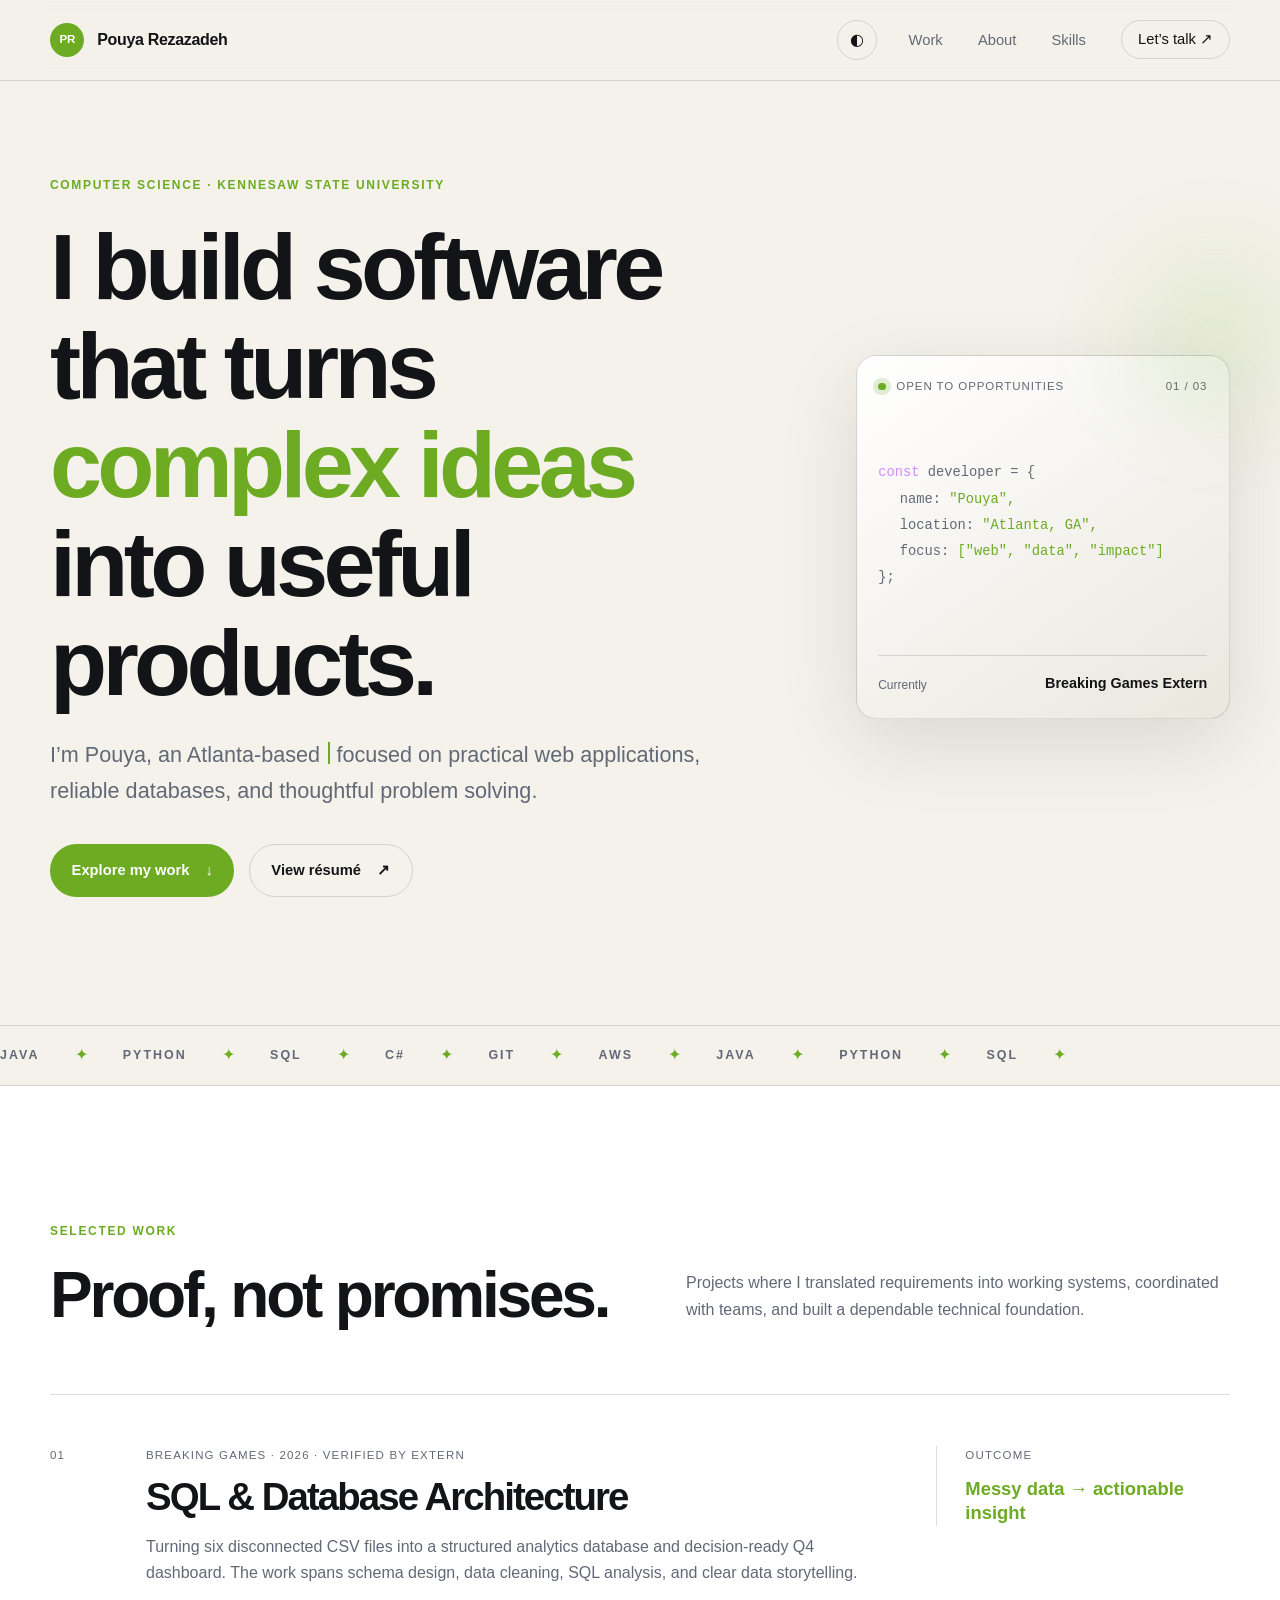
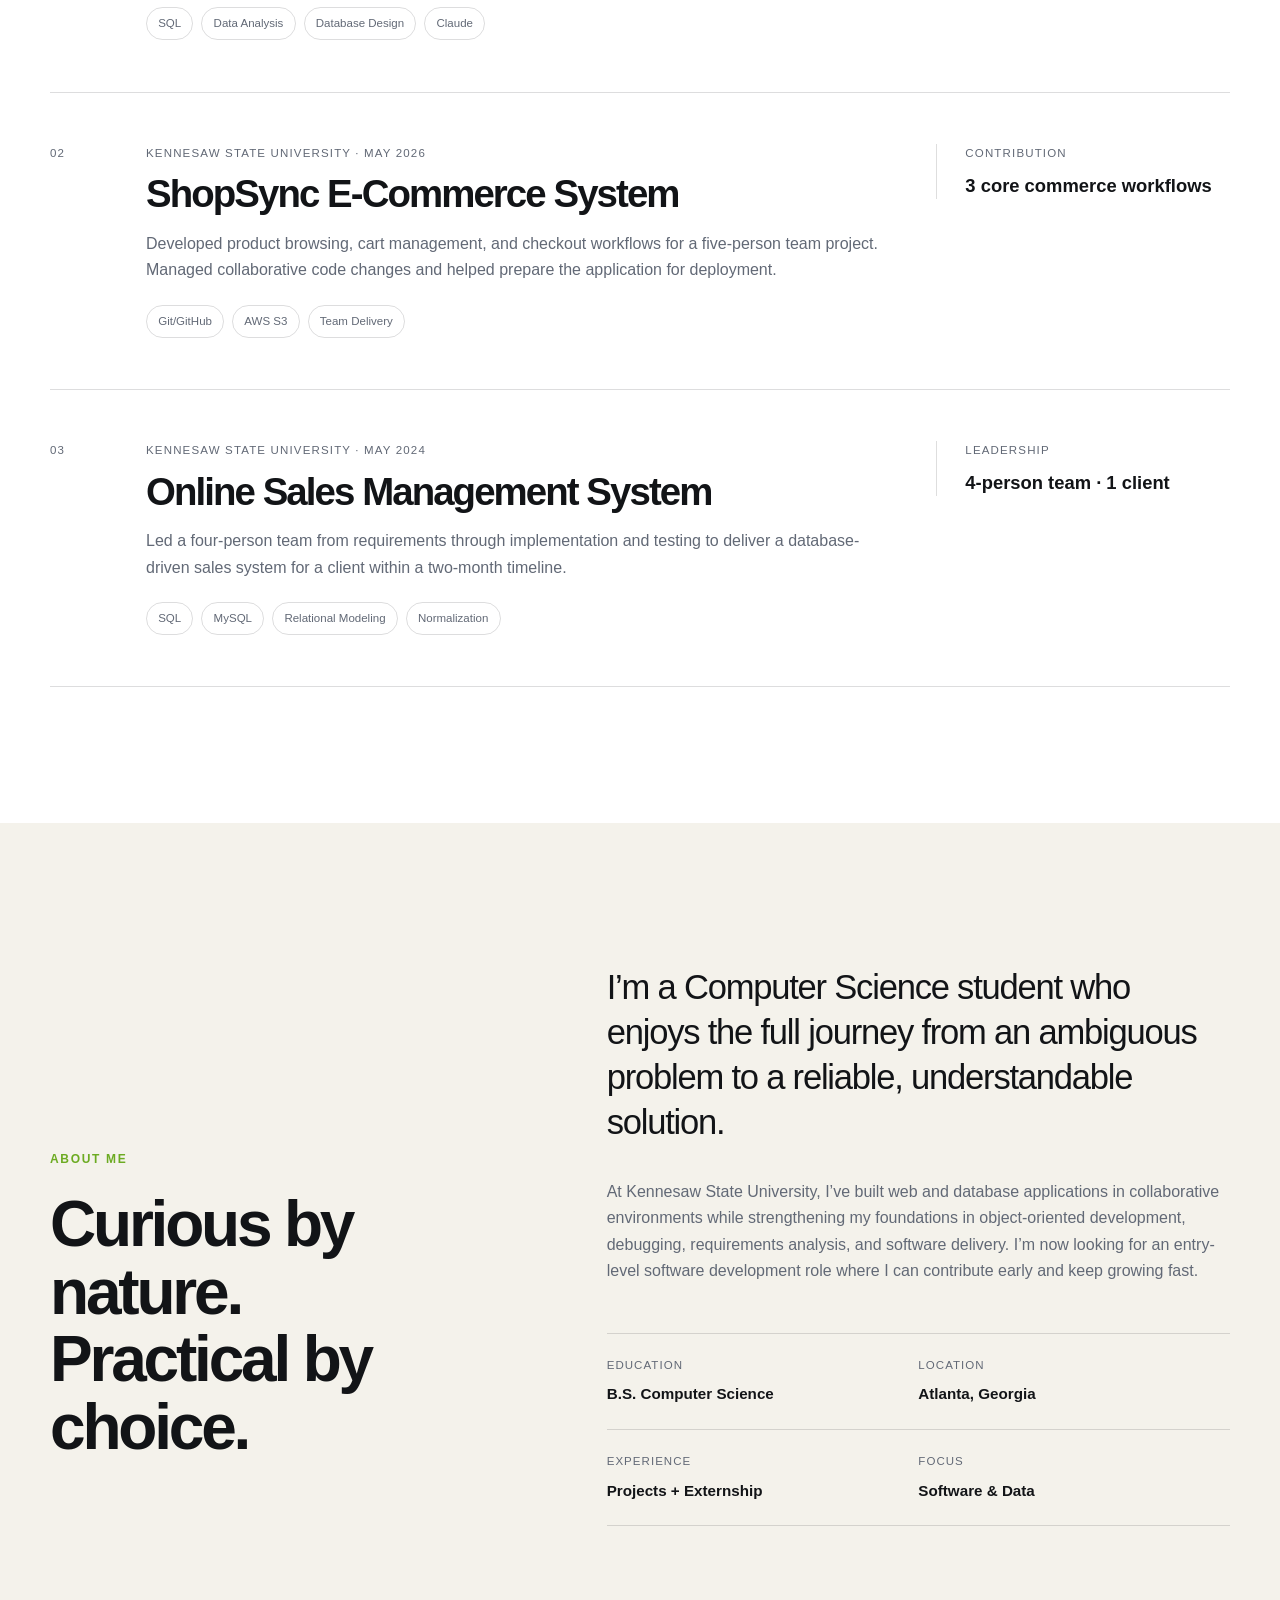
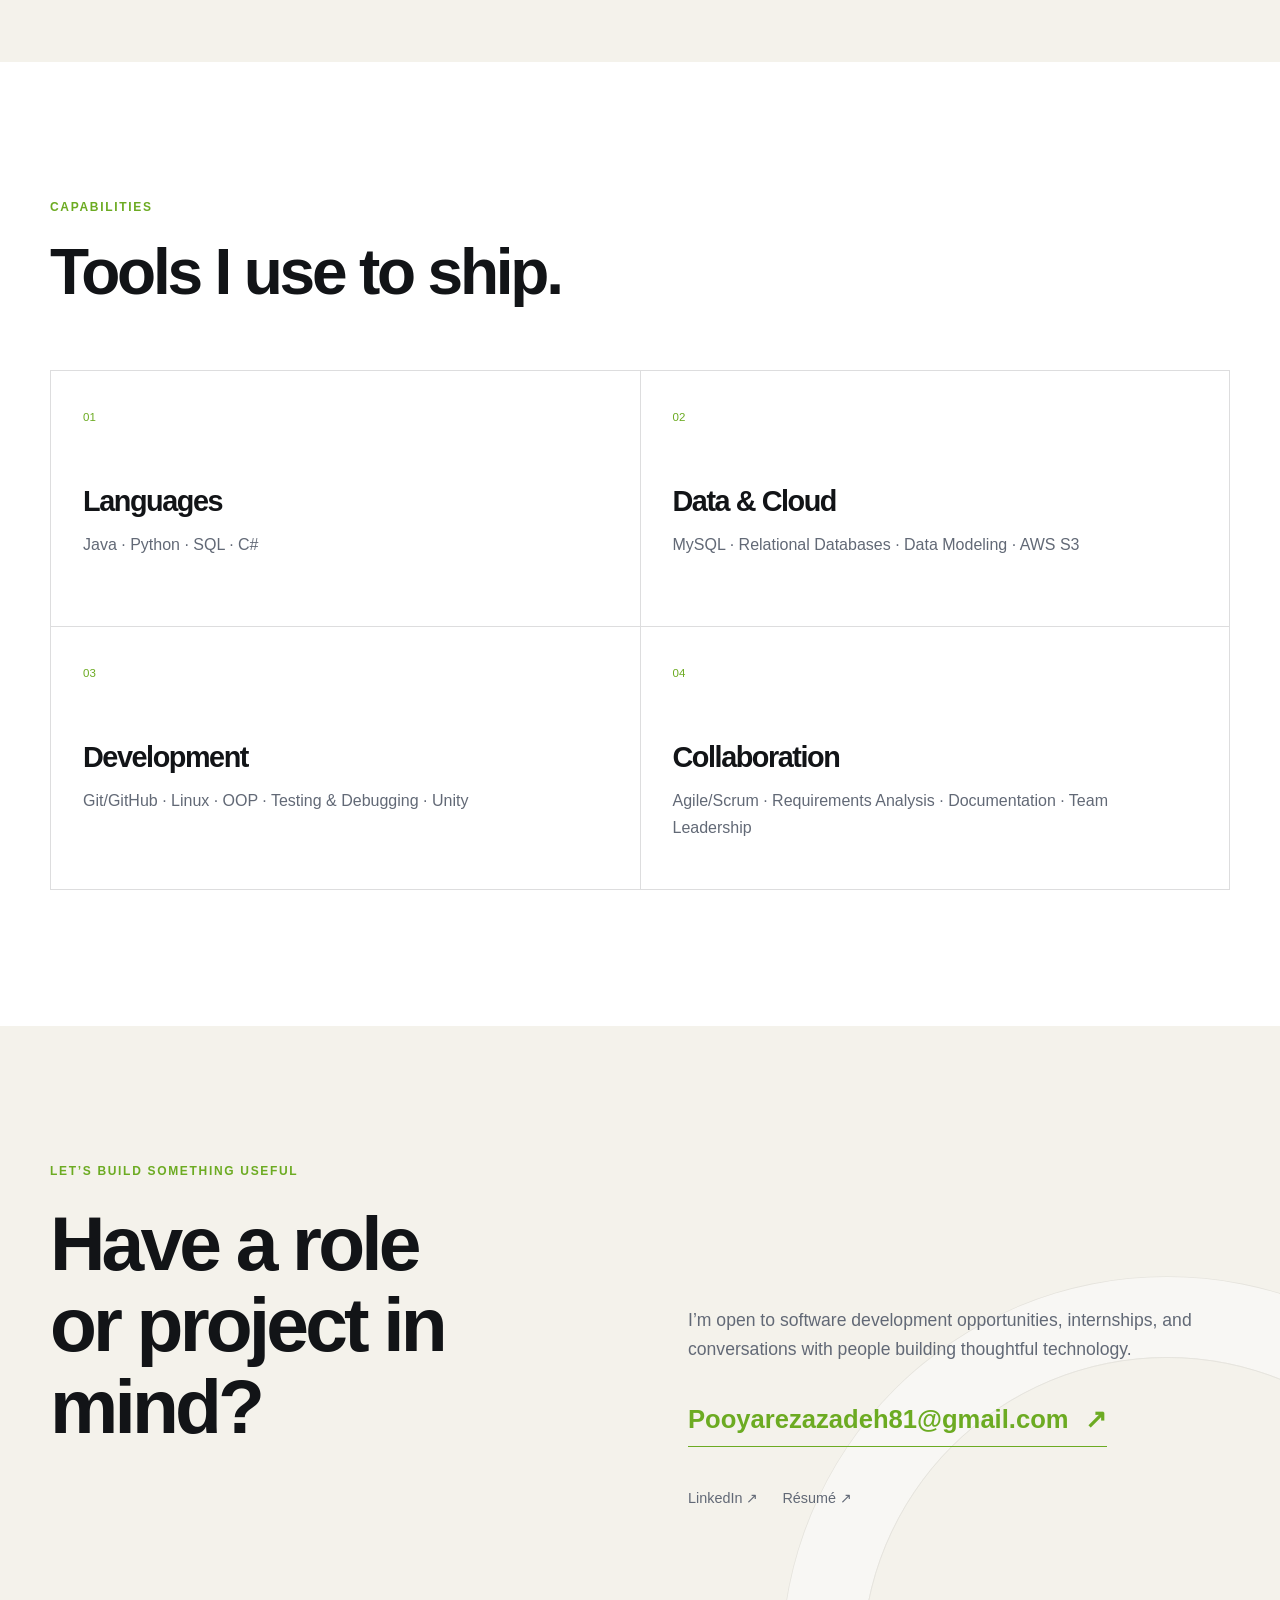
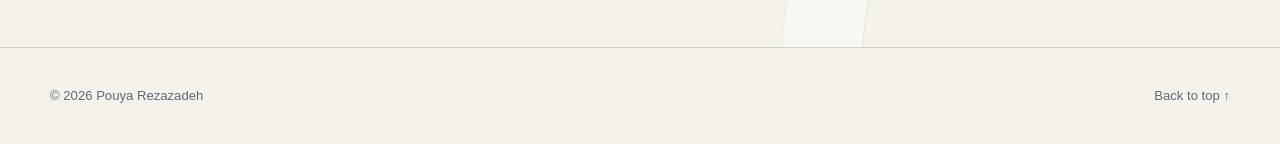
==== index.html @ 7c7c9cbe "upload site files correctly" ====
<!DOCTYPE html>
<html lang="en">
  <head>
    <meta charset="UTF-8" />
    <meta name="viewport" content="width=device-width, initial-scale=1.0" />
    <meta
      name="description"
      content="Portfolio of Pouya Rezazadeh, a software developer building practical web applications, databases, and data-driven solutions."
    />
    <meta name="theme-color" content="#0b0d12" />
    <meta property="og:title" content="Pouya Rezazadeh | Software Developer" />
    <meta
      property="og:description"
      content="Web applications, database systems, and practical software built with care."
    />
    <meta property="og:type" content="website" />
    <meta property="og:image" content="/og.png" />
    <meta name="twitter:card" content="summary_large_image" />
    <title>Pouya Rezazadeh | Software Developer</title>
    <link rel="stylesheet" href="style.css" />
    <script src="script.js" defer></script>
  </head>
  <body>
    <a class="skip-link" href="#main-content">Skip to content</a>

    <header class="site-header">
      <nav class="nav container" aria-label="Primary navigation">
        <a class="brand" href="#home" aria-label="Pouya Rezazadeh, home">
          <span class="brand-mark" aria-hidden="true">PR</span>
          <span class="brand-name">Pouya Rezazadeh</span>
        </a>

        <div class="nav-actions">
          <button
            class="theme-toggle"
            type="button"
            aria-label="Switch color theme"
            title="Switch color theme"
          >
            <span aria-hidden="true">◐</span>
          </button>
          <button
            class="menu-toggle"
            type="button"
            aria-expanded="false"
            aria-controls="nav-links"
            aria-label="Open navigation menu"
          >
            <span></span><span></span><span></span>
          </button>
        </div>

        <ul class="nav-links" id="nav-links">
          <li><a href="#work">Work</a></li>
          <li><a href="#about">About</a></li>
          <li><a href="#skills">Skills</a></li>
          <li><a class="nav-cta" href="#contact">Let’s talk <span>↗</span></a></li>
        </ul>
      </nav>
    </header>

    <main id="main-content">
      <section class="hero section" id="home">
        <div class="hero-grid container">
          <div class="hero-copy">
            <p class="eyebrow reveal">Computer Science · Kennesaw State University</p>
            <h1 class="reveal">
              I build software that turns
              <span class="accent">complex ideas</span> into useful products.
            </h1>
            <p class="hero-intro reveal">
              I’m Pouya, an Atlanta-based
              <span class="typing-wrap"
                ><span id="typing-text">software developer</span
                ><span class="cursor" aria-hidden="true"></span
              ></span>
              focused on practical web applications, reliable databases, and
              thoughtful problem solving.
            </p>
            <div class="hero-actions reveal">
              <a class="button button-primary" href="#work">Explore my work <span>↓</span></a>
              <a class="button button-secondary" href="resume.pdf" target="_blank" rel="noopener"
                >View résumé <span>↗</span></a
              >
            </div>
          </div>

          <aside class="hero-card reveal" aria-label="Current status">
            <div class="card-topline">
              <span class="status"><i></i> Open to opportunities</span>
              <span class="card-index">01 / 03</span>
            </div>
            <div class="code-window" aria-hidden="true">
              <div class="code-line"><span>const</span> developer = {</div>
              <div class="code-line indent">name: <b>"Pouya",</b></div>
              <div class="code-line indent">location: <b>"Atlanta, GA",</b></div>
              <div class="code-line indent">focus: <b>["web", "data", "impact"]</b></div>
              <div class="code-line">};</div>
            </div>
            <div class="availability">
              <p>Currently</p>
              <strong>Breaking Games Extern</strong>
            </div>
          </aside>
        </div>
        <div class="hero-marquee" aria-label="Core technologies">
          <div>
            <span>JAVA</span><i>✦</i><span>PYTHON</span><i>✦</i><span>SQL</span><i>✦</i
            ><span>C#</span><i>✦</i><span>GIT</span><i>✦</i><span>AWS</span><i>✦</i
            ><span>JAVA</span><i>✦</i><span>PYTHON</span><i>✦</i><span>SQL</span><i>✦</i>
          </div>
        </div>
      </section>

      <section class="section work-section" id="work">
        <div class="container">
          <div class="section-heading reveal">
            <div>
              <p class="eyebrow">Selected work</p>
              <h2>Proof, not promises.</h2>
            </div>
            <p>
              Projects where I translated requirements into working systems,
              coordinated with teams, and built a dependable technical foundation.
            </p>
          </div>

          <div class="projects">
            <article class="project project-featured reveal">
              <div class="project-number">01</div>
              <div class="project-content">
                <p class="project-meta">Breaking Games · 2026 · Verified by Extern</p>
                <h3>SQL &amp; Database Architecture</h3>
                <p>
                  Turning six disconnected CSV files into a structured analytics
                  database and decision-ready Q4 dashboard. The work spans schema
                  design, data cleaning, SQL analysis, and clear data storytelling.
                </p>
                <ul class="tags" aria-label="Technologies">
                  <li>SQL</li><li>Data Analysis</li><li>Database Design</li><li>Claude</li>
                </ul>
              </div>
              <div class="project-result">
                <span>Outcome</span>
                <strong>Messy data → actionable insight</strong>
              </div>
            </article>

            <article class="project reveal">
              <div class="project-number">02</div>
              <div class="project-content">
                <p class="project-meta">Kennesaw State University · May 2026</p>
                <h3>ShopSync E-Commerce System</h3>
                <p>
                  Developed product browsing, cart management, and checkout
                  workflows for a five-person team project. Managed collaborative
                  code changes and helped prepare the application for deployment.
                </p>
                <ul class="tags" aria-label="Technologies">
                  <li>Git/GitHub</li><li>AWS S3</li><li>Team Delivery</li>
                </ul>
              </div>
              <div class="project-result">
                <span>Contribution</span>
                <strong>3 core commerce workflows</strong>
              </div>
            </article>

            <article class="project reveal">
              <div class="project-number">03</div>
              <div class="project-content">
                <p class="project-meta">Kennesaw State University · May 2024</p>
                <h3>Online Sales Management System</h3>
                <p>
                  Led a four-person team from requirements through implementation
                  and testing to deliver a database-driven sales system for a
                  client within a two-month timeline.
                </p>
                <ul class="tags" aria-label="Technologies">
                  <li>SQL</li><li>MySQL</li><li>Relational Modeling</li><li>Normalization</li>
                </ul>
              </div>
              <div class="project-result">
                <span>Leadership</span>
                <strong>4-person team · 1 client</strong>
              </div>
            </article>
          </div>
        </div>
      </section>

      <section class="section about-section" id="about">
        <div class="container about-grid">
          <div class="section-heading about-heading reveal">
            <div>
              <p class="eyebrow">About me</p>
              <h2>Curious by nature.<br />Practical by choice.</h2>
            </div>
          </div>
          <div class="about-copy reveal">
            <p class="large-copy">
              I’m a Computer Science student who enjoys the full journey from an
              ambiguous problem to a reliable, understandable solution.
            </p>
            <p>
              At Kennesaw State University, I’ve built web and database applications
              in collaborative environments while strengthening my foundations in
              object-oriented development, debugging, requirements analysis, and
              software delivery. I’m now looking for an entry-level software
              development role where I can contribute early and keep growing fast.
            </p>
            <div class="details-grid">
              <div><span>Education</span><strong>B.S. Computer Science</strong></div>
              <div><span>Location</span><strong>Atlanta, Georgia</strong></div>
              <div><span>Experience</span><strong>Projects + Externship</strong></div>
              <div><span>Focus</span><strong>Software &amp; Data</strong></div>
            </div>
          </div>
        </div>
      </section>

      <section class="section skills-section" id="skills">
        <div class="container">
          <div class="section-heading reveal">
            <div>
              <p class="eyebrow">Capabilities</p>
              <h2>Tools I use to ship.</h2>
            </div>
          </div>
          <div class="skills-grid">
            <article class="skill-group reveal">
              <span>01</span><h3>Languages</h3>
              <p>Java · Python · SQL · C#</p>
            </article>
            <article class="skill-group reveal">
              <span>02</span><h3>Data &amp; Cloud</h3>
              <p>MySQL · Relational Databases · Data Modeling · AWS S3</p>
            </article>
            <article class="skill-group reveal">
              <span>03</span><h3>Development</h3>
              <p>Git/GitHub · Linux · OOP · Testing &amp; Debugging · Unity</p>
            </article>
            <article class="skill-group reveal">
              <span>04</span><h3>Collaboration</h3>
              <p>Agile/Scrum · Requirements Analysis · Documentation · Team Leadership</p>
            </article>
          </div>
        </div>
      </section>

      <section class="section contact-section" id="contact">
        <div class="container contact-grid">
          <div class="reveal">
            <p class="eyebrow">Let’s build something useful</p>
            <h2>Have a role or project in mind?</h2>
          </div>
          <div class="contact-copy reveal">
            <p>
              I’m open to software development opportunities, internships, and
              conversations with people building thoughtful technology.
            </p>
            <a class="email-link" href="mailto:Pooyarezazadeh81@gmail.com"
              >Pooyarezazadeh81@gmail.com <span>↗</span></a
            >
            <div class="social-links">
              <a href="https://linkedin.com/in/pouya-r" target="_blank" rel="noopener"
                >LinkedIn ↗</a
              >
              <a href="resume.pdf" target="_blank" rel="noopener">Résumé ↗</a>
            </div>
          </div>
        </div>
      </section>
    </main>

    <footer>
      <div class="container footer-inner">
        <p>© <span id="year">2026</span> Pouya Rezazadeh</p>
        <a href="#home">Back to top ↑</a>
      </div>
    </footer>
  </body>
</html>
---- style.css ----
:root {
  --bg: #0b0d12;
  --surface: #12151d;
  --surface-2: #181c26;
  --text: #f5f6f8;
  --muted: #9da4b2;
  --line: rgba(255, 255, 255, 0.12);
  --accent: #b9ff66;
  --accent-ink: #10150b;
  --header: rgba(11, 13, 18, 0.82);
  --shadow: 0 24px 80px rgba(0, 0, 0, 0.28);
  --radius: 1.25rem;
  --container: 1180px;
  color-scheme: dark;
}

[data-theme="light"] {
  --bg: #f4f2eb;
  --surface: #ffffff;
  --surface-2: #eae7de;
  --text: #121417;
  --muted: #626976;
  --line: rgba(18, 20, 23, 0.14);
  --accent: #6cab22;
  --accent-ink: #ffffff;
  --header: rgba(244, 242, 235, 0.86);
  --shadow: 0 24px 80px rgba(32, 36, 41, 0.12);
  color-scheme: light;
}

* { box-sizing: border-box; }
html { scroll-behavior: smooth; scroll-padding-top: 5.5rem; }
body {
  margin: 0;
  background: var(--bg);
  color: var(--text);
  font-family: Inter, ui-sans-serif, -apple-system, BlinkMacSystemFont, "Segoe UI", sans-serif;
  line-height: 1.65;
  -webkit-font-smoothing: antialiased;
  transition: background-color 0.25s ease, color 0.25s ease;
}
a { color: inherit; text-decoration: none; }
button { color: inherit; font: inherit; }
ul { margin: 0; padding: 0; list-style: none; }
.container { width: min(calc(100% - 2.5rem), var(--container)); margin-inline: auto; }
.section { padding: 8.5rem 0; }
.skip-link {
  position: fixed; top: -5rem; left: 1rem; z-index: 1000;
  padding: 0.7rem 1rem; background: var(--accent); color: var(--accent-ink);
}
.skip-link:focus { top: 1rem; }

.site-header {
  position: fixed; inset: 0 0 auto; z-index: 100;
  border-bottom: 1px solid var(--line); background: var(--header);
  backdrop-filter: blur(18px); -webkit-backdrop-filter: blur(18px);
}
.nav { height: 5rem; display: flex; align-items: center; justify-content: space-between; }
.brand { display: inline-flex; align-items: center; gap: 0.8rem; font-weight: 700; letter-spacing: -0.02em; }
.brand-mark {
  display: grid; place-items: center; width: 2.15rem; aspect-ratio: 1;
  border-radius: 50%; background: var(--accent); color: var(--accent-ink); font-size: 0.72rem;
}
.nav-links { display: flex; align-items: center; gap: 2.2rem; font-size: 0.92rem; }
.nav-links a { color: var(--muted); transition: color 0.2s ease; }
.nav-links a:hover, .nav-links a:focus-visible { color: var(--text); }
.nav-links .nav-cta { padding: 0.65rem 1rem; border: 1px solid var(--line); border-radius: 99px; color: var(--text); }
.nav-actions { display: flex; align-items: center; gap: 0.5rem; margin-left: auto; margin-right: 2rem; }
.theme-toggle, .menu-toggle {
  display: grid; place-items: center; width: 2.5rem; height: 2.5rem;
  border: 1px solid var(--line); background: transparent; border-radius: 50%; cursor: pointer;
}
.menu-toggle { display: none; gap: 3px; padding: 0.7rem; }
.menu-toggle span { width: 100%; height: 1px; background: var(--text); transition: 0.2s ease; }

.hero { padding: 11rem 0 0; overflow: hidden; }
.hero-grid { display: grid; grid-template-columns: minmax(0, 1.55fr) minmax(19rem, 0.8fr); gap: 5rem; align-items: center; }
.eyebrow {
  margin: 0 0 1.3rem; color: var(--accent); font-size: 0.75rem;
  font-weight: 800; letter-spacing: 0.14em; text-transform: uppercase;
}
h1, h2, h3, p { margin-top: 0; }
h1, h2, h3 { line-height: 1.06; letter-spacing: -0.05em; }
h1 { max-width: 14ch; margin-bottom: 1.6rem; font-size: clamp(3.35rem, 7.3vw, 7.4rem); font-weight: 650; }
h1 .accent { color: var(--accent); }
.hero-intro { max-width: 48rem; margin-bottom: 2.2rem; color: var(--muted); font-size: clamp(1.08rem, 1.7vw, 1.35rem); }
.typing-wrap { color: var(--text); font-weight: 650; white-space: nowrap; }
.cursor { display: inline-block; width: 2px; height: 1em; margin-left: 0.15rem; background: var(--accent); vertical-align: -0.08em; animation: blink 0.8s infinite; }
@keyframes blink { 50% { opacity: 0; } }
.hero-actions { display: flex; flex-wrap: wrap; gap: 0.9rem; }
.button {
  display: inline-flex; align-items: center; justify-content: center; gap: 1rem;
  min-height: 3.35rem; padding: 0 1.35rem; border-radius: 99px; font-weight: 700; font-size: 0.92rem;
  transition: transform 0.2s ease, background-color 0.2s ease;
}
.button:hover { transform: translateY(-2px); }
.button-primary { background: var(--accent); color: var(--accent-ink); }
.button-secondary { border: 1px solid var(--line); }
.hero-card {
  position: relative; padding: 1.35rem; border: 1px solid var(--line);
  border-radius: var(--radius); background: linear-gradient(145deg, var(--surface), var(--surface-2)); box-shadow: var(--shadow);
}
.hero-card::before {
  content: ""; position: absolute; inset: -30% -20% auto auto; width: 11rem; aspect-ratio: 1;
  border-radius: 50%; background: var(--accent); opacity: 0.11; filter: blur(45px); pointer-events: none;
}
.card-topline { display: flex; justify-content: space-between; gap: 1rem; color: var(--muted); font-size: 0.72rem; text-transform: uppercase; letter-spacing: 0.08em; }
.status i { display: inline-block; width: 0.48rem; aspect-ratio: 1; margin-right: 0.4rem; border-radius: 50%; background: var(--accent); box-shadow: 0 0 0 5px color-mix(in srgb, var(--accent), transparent 80%); }
.code-window { margin: 4rem 0; font: 0.86rem/1.9 "SFMono-Regular", Consolas, monospace; color: var(--muted); }
.code-line span { color: #cf8dff; }
.code-line b { color: var(--accent); font-weight: 500; }
.code-line.indent { padding-left: 1.35rem; }
.availability { display: flex; align-items: end; justify-content: space-between; gap: 1rem; padding-top: 1rem; border-top: 1px solid var(--line); }
.availability p { margin: 0; color: var(--muted); font-size: 0.75rem; }
.availability strong { text-align: right; font-size: 0.9rem; }
.hero-marquee { margin-top: 8rem; border-block: 1px solid var(--line); overflow: hidden; }
.hero-marquee div { display: flex; align-items: center; width: max-content; gap: 2.2rem; padding: 1rem 0; color: var(--muted); animation: marquee 28s linear infinite; }
.hero-marquee span { font-size: 0.78rem; font-weight: 750; letter-spacing: 0.16em; }
.hero-marquee i { color: var(--accent); font-style: normal; }
@keyframes marquee { to { transform: translateX(-50%); } }

.work-section { background: var(--surface); }
.section-heading { display: flex; justify-content: space-between; gap: 3rem; align-items: end; margin-bottom: 4rem; }
.section-heading h2 { margin-bottom: 0; font-size: clamp(2.6rem, 5vw, 5.3rem); font-weight: 620; }
.section-heading > p { max-width: 34rem; margin-bottom: 0.45rem; color: var(--muted); }
.projects { border-top: 1px solid var(--line); }
.project {
  display: grid; grid-template-columns: 3.5rem minmax(0, 1.4fr) minmax(12rem, 0.55fr);
  gap: 2.5rem; align-items: start; padding: 3.2rem 0; border-bottom: 1px solid var(--line);
}
.project-number, .project-meta, .project-result span { color: var(--muted); font-size: 0.72rem; text-transform: uppercase; letter-spacing: 0.1em; }
.project h3 { margin-bottom: 1rem; font-size: clamp(1.8rem, 3vw, 2.7rem); font-weight: 620; }
.project-content > p:not(.project-meta) { max-width: 47rem; color: var(--muted); }
.tags { display: flex; flex-wrap: wrap; gap: 0.5rem; margin-top: 1.3rem; }
.tags li { padding: 0.38rem 0.7rem; border: 1px solid var(--line); border-radius: 99px; color: var(--muted); font-size: 0.72rem; }
.project-result { display: grid; gap: 0.7rem; padding-left: 1.8rem; border-left: 1px solid var(--line); }
.project-result strong { font-size: 1.15rem; line-height: 1.35; }
.project-featured .project-result strong { color: var(--accent); }

.about-grid { display: grid; grid-template-columns: 0.85fr 1.15fr; gap: 6rem; }
.about-heading .section-heading { display: block; }
.about-copy { padding-top: 0.35rem; }
.large-copy { font-size: clamp(1.5rem, 2.7vw, 2.4rem); line-height: 1.3; letter-spacing: -0.035em; }
.about-copy > p:not(.large-copy) { max-width: 45rem; color: var(--muted); }
.details-grid { display: grid; grid-template-columns: repeat(2, 1fr); margin-top: 3rem; border-top: 1px solid var(--line); }
.details-grid div { display: grid; gap: 0.4rem; padding: 1.4rem 0; border-bottom: 1px solid var(--line); }
.details-grid div:nth-child(odd) { padding-right: 1rem; }
.details-grid span { color: var(--muted); font-size: 0.72rem; text-transform: uppercase; letter-spacing: 0.09em; }
.details-grid strong { font-size: 0.95rem; }

.skills-section { background: var(--surface); }
.skills-grid { display: grid; grid-template-columns: repeat(2, 1fr); border-top: 1px solid var(--line); border-left: 1px solid var(--line); }
.skill-group { min-height: 16rem; padding: 2rem; border-right: 1px solid var(--line); border-bottom: 1px solid var(--line); }
.skill-group span { color: var(--accent); font-size: 0.72rem; }
.skill-group h3 { margin: 3.5rem 0 1rem; font-size: 1.8rem; font-weight: 620; }
.skill-group p { max-width: 29rem; color: var(--muted); }

.contact-section { position: relative; overflow: hidden; }
.contact-section::after {
  content: ""; position: absolute; right: -12rem; bottom: -20rem; width: 38rem; aspect-ratio: 1;
  border: 1px solid var(--line); border-radius: 50%; box-shadow: 0 0 0 5rem var(--surface), 0 0 0 5.05rem var(--line);
  opacity: 0.45; pointer-events: none;
}
.contact-grid { position: relative; z-index: 1; display: grid; grid-template-columns: 1fr 1fr; gap: 6rem; }
.contact-grid h2 { max-width: 10ch; font-size: clamp(3rem, 6vw, 6rem); font-weight: 620; }
.contact-copy { align-self: end; }
.contact-copy > p { max-width: 35rem; color: var(--muted); font-size: 1.1rem; }
.email-link { display: inline-flex; gap: 1rem; margin: 1rem 0 2.5rem; padding-bottom: 0.35rem; border-bottom: 1px solid var(--accent); color: var(--accent); font-size: clamp(1.15rem, 2vw, 1.7rem); font-weight: 650; }
.social-links { display: flex; gap: 1.5rem; color: var(--muted); font-size: 0.9rem; }
.social-links a:hover { color: var(--text); }
footer { border-top: 1px solid var(--line); }
.footer-inner { min-height: 6rem; display: flex; align-items: center; justify-content: space-between; color: var(--muted); font-size: 0.82rem; }
.footer-inner p { margin: 0; }

.reveal { opacity: 0; transform: translateY(22px); transition: opacity 0.7s ease, transform 0.7s ease; }
.reveal.visible { opacity: 1; transform: none; }
:focus-visible { outline: 2px solid var(--accent); outline-offset: 4px; }

@media (max-width: 900px) {
  .section { padding: 6.5rem 0; }
  .hero-grid, .about-grid, .contact-grid { grid-template-columns: 1fr; gap: 4rem; }
  .hero-copy { max-width: 52rem; }
  .hero-card { max-width: 34rem; }
  .project { grid-template-columns: 2.5rem 1fr; }
  .project-result { grid-column: 2; padding: 1.2rem 0 0; border-left: 0; border-top: 1px solid var(--line); }
  .section-heading { display: block; }
  .section-heading > p { margin-top: 1.5rem; }
  .about-heading { max-width: 42rem; }
}

@media (max-width: 720px) {
  .container { width: min(calc(100% - 2rem), var(--container)); }
  .nav-actions { margin-right: 0; }
  .menu-toggle { display: grid; }
  .brand-name { display: none; }
  .nav-links {
    position: absolute; top: 5rem; left: 0; right: 0; display: grid; gap: 0;
    max-height: 0; overflow: hidden; background: var(--bg); border-bottom: 1px solid transparent;
    opacity: 0; transition: max-height 0.3s ease, opacity 0.2s ease, border-color 0.2s ease;
  }
  .nav-links.open { max-height: 24rem; opacity: 1; border-color: var(--line); }
  .nav-links li { border-top: 1px solid var(--line); }
  .nav-links a { display: block; padding: 1.15rem 1rem; color: var(--text); }
  .nav-links .nav-cta { border: 0; border-radius: 0; }
  .menu-toggle[aria-expanded="true"] span:nth-child(1) { transform: translateY(4px) rotate(45deg); }
  .menu-toggle[aria-expanded="true"] span:nth-child(2) { opacity: 0; }
  .menu-toggle[aria-expanded="true"] span:nth-child(3) { transform: translateY(-4px) rotate(-45deg); }
  .hero { padding-top: 9rem; }
  h1 { font-size: clamp(3rem, 14vw, 5rem); }
  .hero-marquee { margin-top: 6rem; }
  .skills-grid { grid-template-columns: 1fr; }
  .skill-group { min-height: auto; }
  .skill-group h3 { margin-top: 2.3rem; }
  .details-grid { grid-template-columns: 1fr; }
  .details-grid div:nth-child(odd) { padding-right: 0; }
  .project { grid-template-columns: 1fr; gap: 1.1rem; }
  .project-result { grid-column: 1; }
  .section-heading { margin-bottom: 3rem; }
  .contact-grid { gap: 2.5rem; }
  .email-link { font-size: 1rem; word-break: break-all; }
}

@media (prefers-reduced-motion: reduce) {
  html { scroll-behavior: auto; }
  *, *::before, *::after {
    scroll-behavior: auto !important; animation-duration: 0.01ms !important;
    animation-iteration-count: 1 !important; transition-duration: 0.01ms !important;
  }
  .reveal { opacity: 1; transform: none; }
}
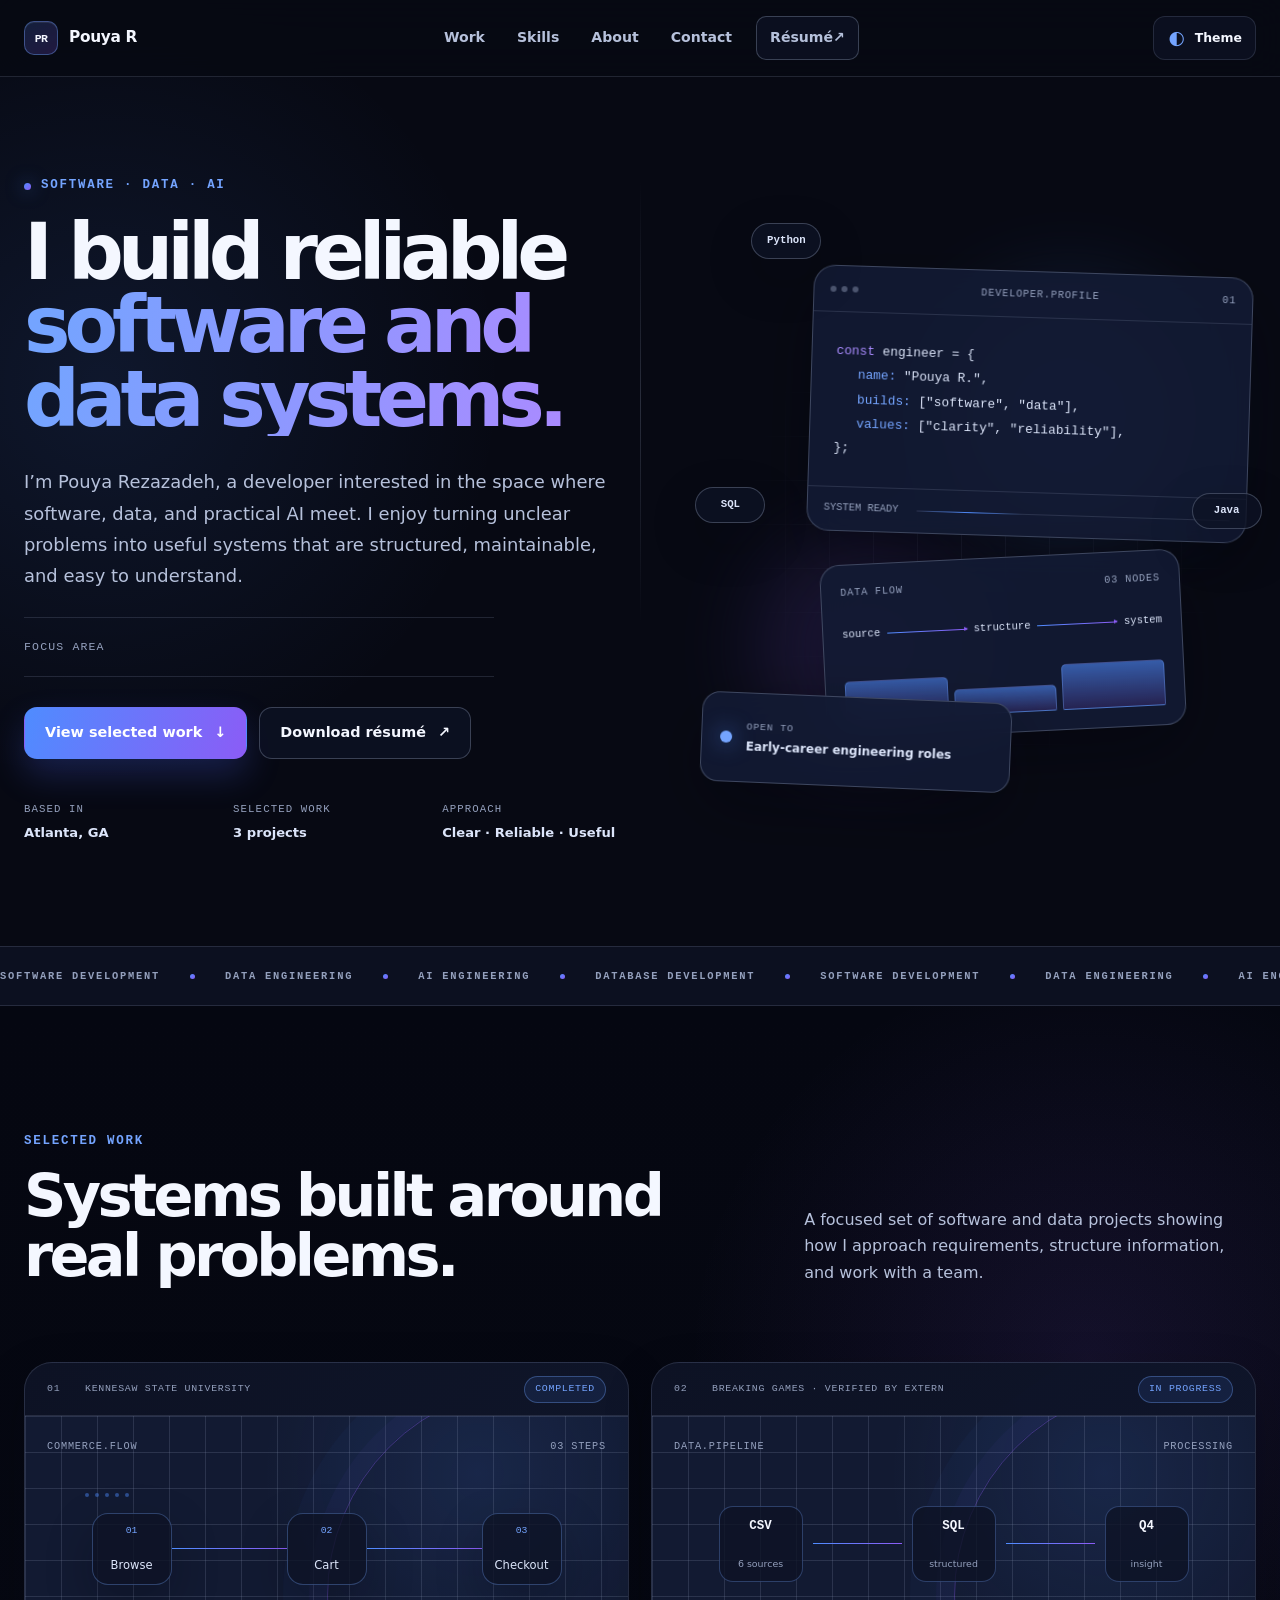
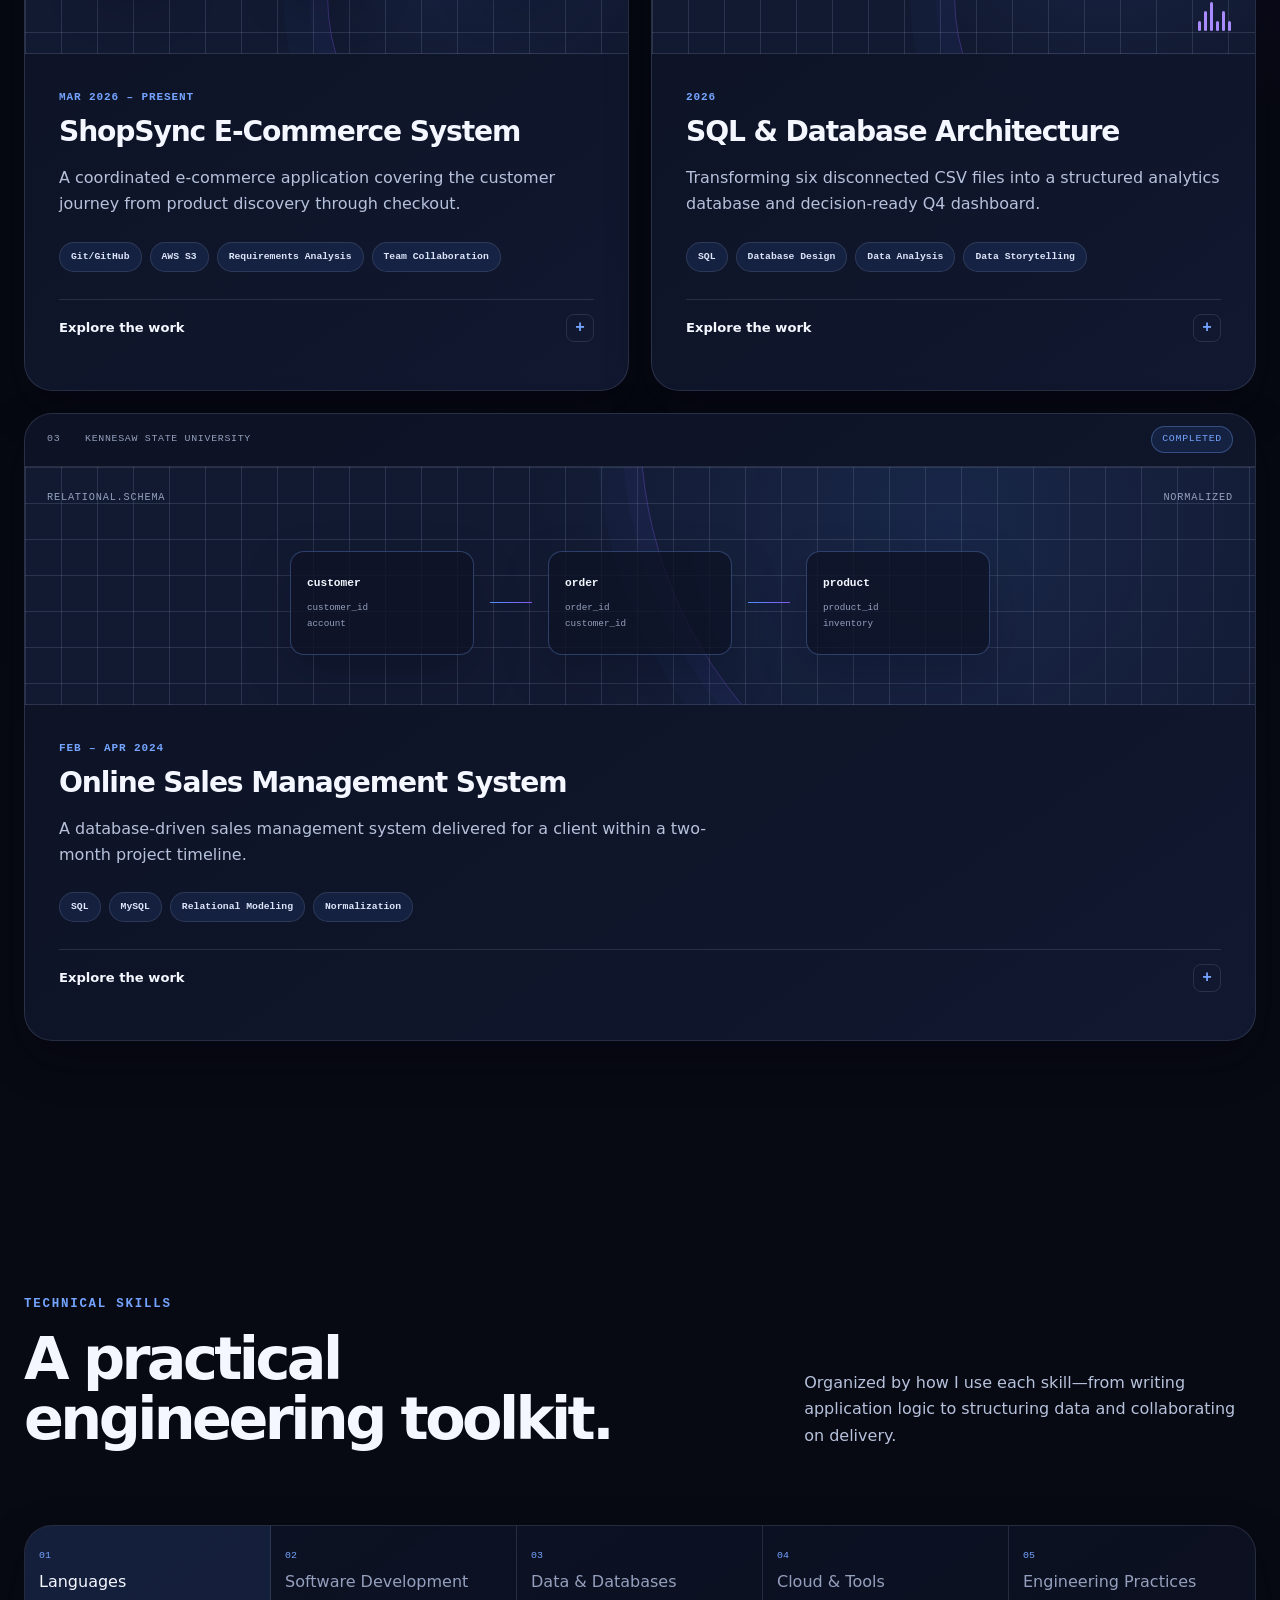
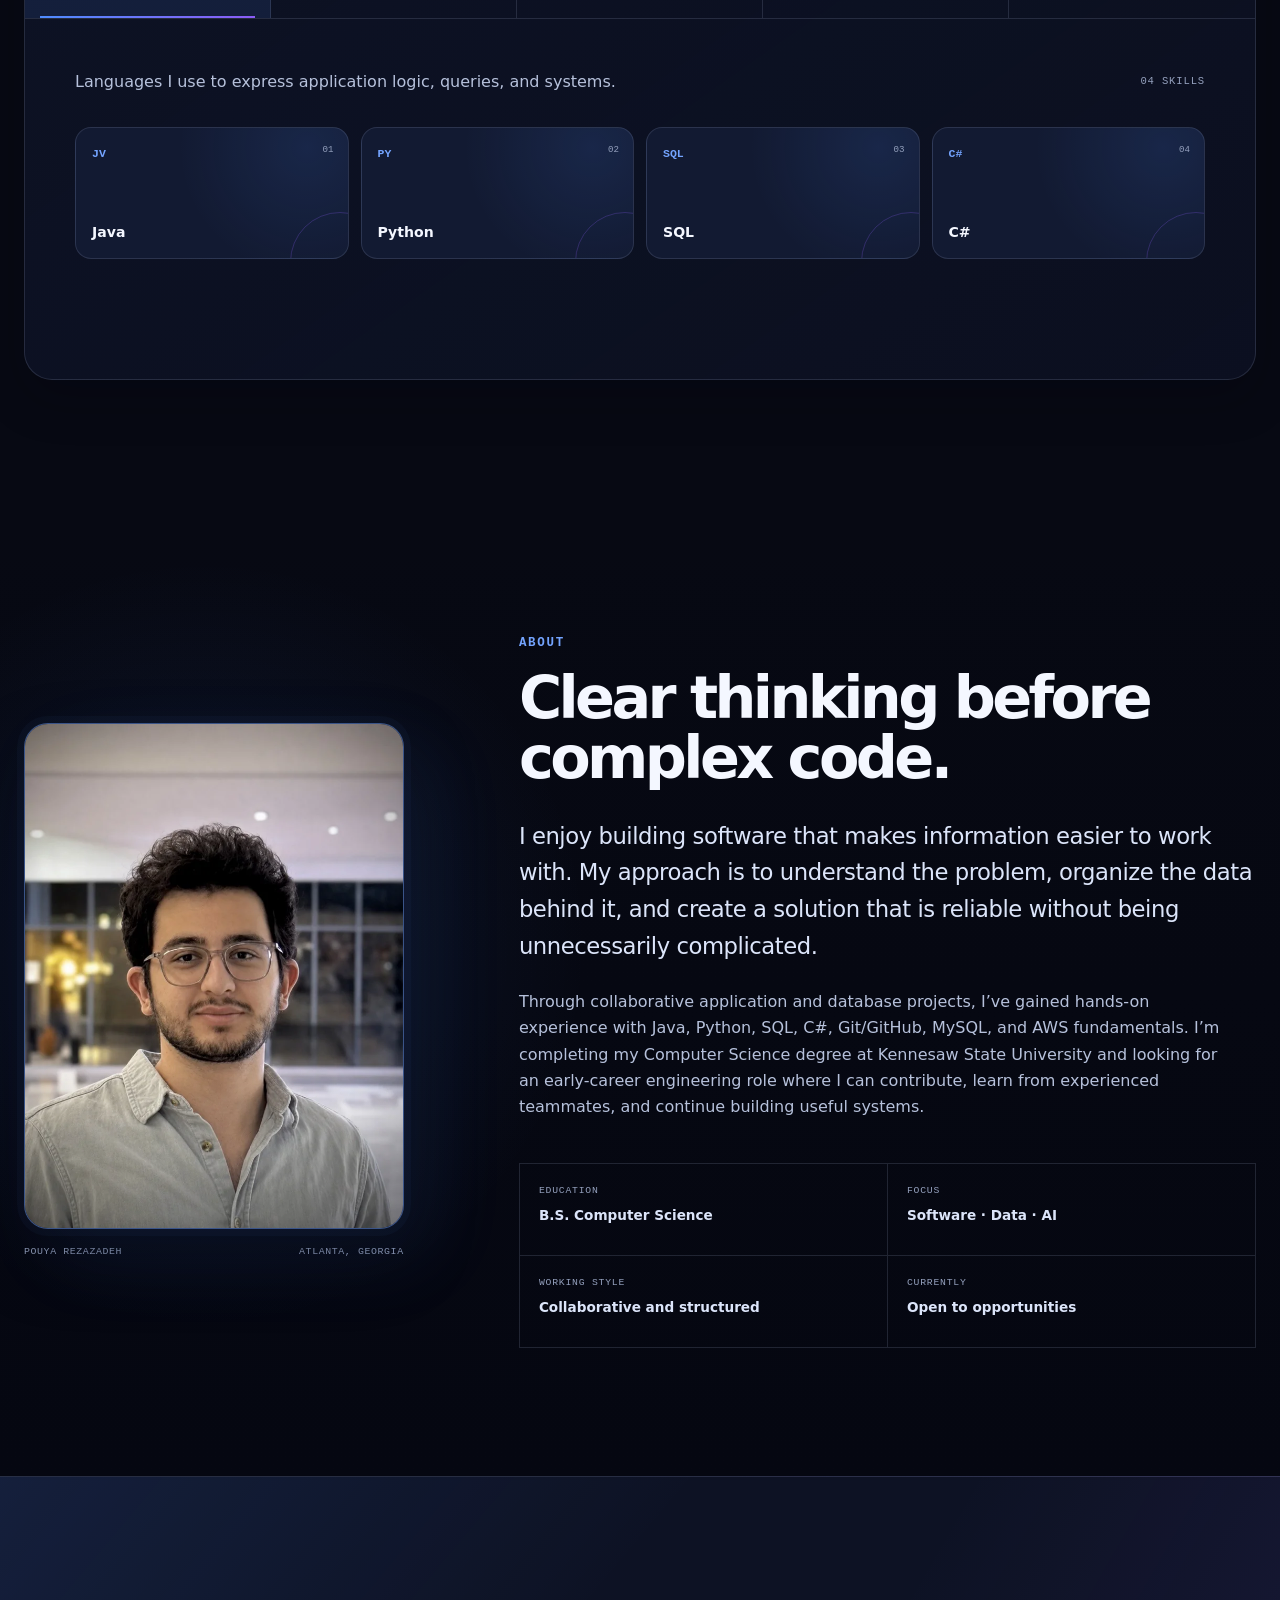
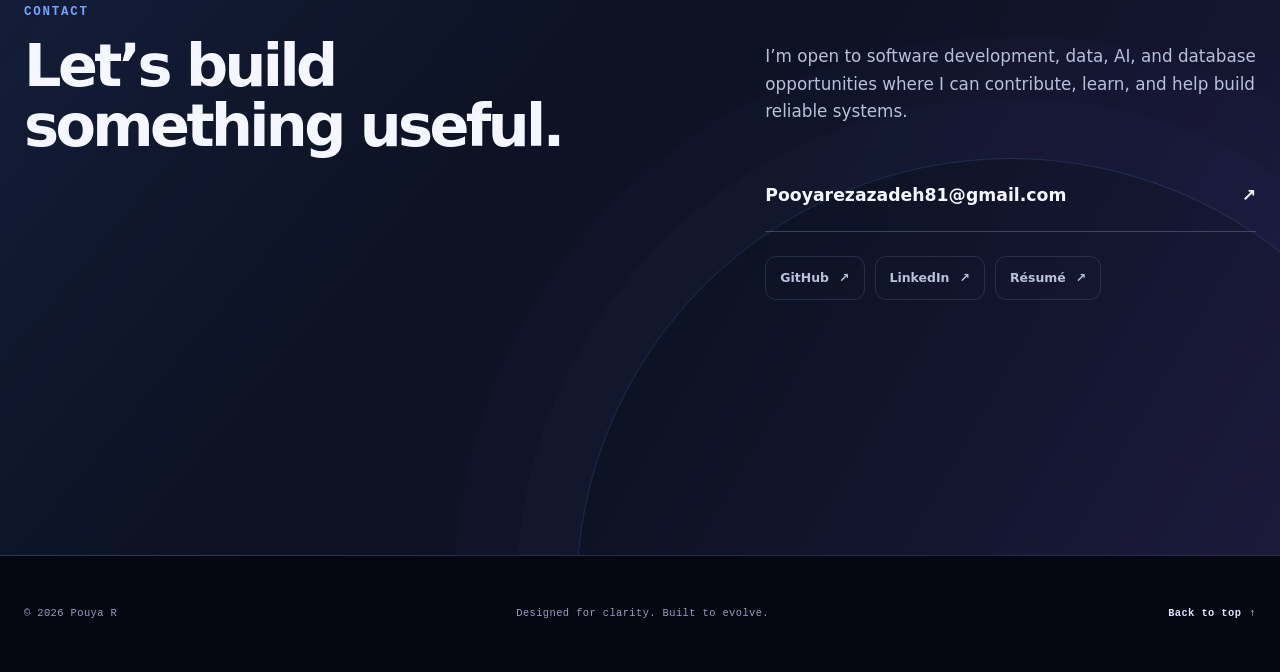
==== commit 15481d42: "add new site" ====
--- a/index.html
+++ b/index.html
@@ -1,47 +1,77 @@
 <!DOCTYPE html>
-<html lang="en">
+<html lang="en" data-theme="dark">
   <head>
     <meta charset="UTF-8" />
     <meta name="viewport" content="width=device-width, initial-scale=1.0" />
     <meta
       name="description"
-      content="Portfolio of Pouya Rezazadeh, a software developer building practical web applications, databases, and data-driven solutions."
+      content="Pouya Rezazadeh builds reliable software and data systems with a focus on clear structure, practical problem solving, and maintainable engineering."
     />
-    <meta name="theme-color" content="#0b0d12" />
-    <meta property="og:title" content="Pouya Rezazadeh | Software Developer" />
+    <meta name="theme-color" content="#070913" />
+    <meta property="og:title" content="Pouya R. | Software & Data Engineer" />
     <meta
       property="og:description"
-      content="Web applications, database systems, and practical software built with care."
+      content="Reliable software, thoughtful data systems, and practical AI."
     />
     <meta property="og:type" content="website" />
-    <meta property="og:image" content="/og.png" />
+    <meta property="og:url" content="https://pouyar81.github.io/" />
+    <meta property="og:image" content="https://pouyar81.github.io/og.png" />
     <meta name="twitter:card" content="summary_large_image" />
-    <title>Pouya Rezazadeh | Software Developer</title>
-    <link rel="stylesheet" href="style.css" />
-    <script src="script.js" defer></script>
+    <link rel="canonical" href="https://pouyar81.github.io/" />
+    <link rel="icon" type="image/png" href="./favicon.png" />
+    <title>Pouya R. | Software & Data Engineer</title>
+    <script>
+      (() => {
+        const storedTheme = localStorage.getItem("portfolio-theme");
+        document.documentElement.dataset.theme = storedTheme === "light" ? "light" : "dark";
+      })();
+    </script>
+    <link rel="stylesheet" href="./assets/css/styles.css" />
+    <script type="module" src="./assets/js/app.js"></script>
   </head>
   <body>
-    <a class="skip-link" href="#main-content">Skip to content</a>
-
-    <header class="site-header">
+    <a class="skip-link" href="#main-content">Skip to main content</a>
+
+    <header class="site-header" data-header>
       <nav class="nav container" aria-label="Primary navigation">
-        <a class="brand" href="#home" aria-label="Pouya Rezazadeh, home">
+        <a class="brand" href="#home" aria-label="Pouya R, home">
           <span class="brand-mark" aria-hidden="true">PR</span>
-          <span class="brand-name">Pouya Rezazadeh</span>
+          <span>Pouya R</span>
         </a>
+
+        <ul class="nav-links" id="nav-links" data-nav-links>
+          <li><a href="#work" data-nav-link>Work</a></li>
+          <li><a href="#skills" data-nav-link>Skills</a></li>
+          <li><a href="#about" data-nav-link>About</a></li>
+          <li><a href="#contact" data-nav-link>Contact</a></li>
+          <li>
+            <a
+              class="nav-resume"
+              href="./resume.pdf"
+              target="_blank"
+              rel="noopener noreferrer"
+              data-resume-link
+            >
+              Résumé <span aria-hidden="true">↗</span>
+            </a>
+          </li>
+        </ul>
 
         <div class="nav-actions">
           <button
             class="theme-toggle"
             type="button"
-            aria-label="Switch color theme"
-            title="Switch color theme"
+            data-theme-toggle
+            aria-label="Switch to light theme"
+            title="Change color theme"
           >
-            <span aria-hidden="true">◐</span>
+            <span class="theme-icon" aria-hidden="true">◐</span>
+            <span class="theme-label">Theme</span>
           </button>
           <button
             class="menu-toggle"
             type="button"
+            data-menu-toggle
             aria-expanded="false"
             aria-controls="nav-links"
             aria-label="Open navigation menu"
@@ -49,234 +79,294 @@
             <span></span><span></span><span></span>
           </button>
         </div>
-
-        <ul class="nav-links" id="nav-links">
-          <li><a href="#work">Work</a></li>
-          <li><a href="#about">About</a></li>
-          <li><a href="#skills">Skills</a></li>
-          <li><a class="nav-cta" href="#contact">Let’s talk <span>↗</span></a></li>
-        </ul>
       </nav>
     </header>
 
     <main id="main-content">
-      <section class="hero section" id="home">
+      <section class="hero" id="home" data-section>
         <div class="hero-grid container">
           <div class="hero-copy">
-            <p class="eyebrow reveal">Computer Science · Kennesaw State University</p>
+            <p class="eyebrow reveal">
+              <span class="eyebrow-dot" aria-hidden="true"></span>
+              Software · Data · AI
+            </p>
             <h1 class="reveal">
-              I build software that turns
-              <span class="accent">complex ideas</span> into useful products.
+              I build reliable
+              <span class="gradient-text">software and data systems.</span>
             </h1>
             <p class="hero-intro reveal">
-              I’m Pouya, an Atlanta-based
-              <span class="typing-wrap"
-                ><span id="typing-text">software developer</span
-                ><span class="cursor" aria-hidden="true"></span
-              ></span>
-              focused on practical web applications, reliable databases, and
-              thoughtful problem solving.
-            </p>
+              I’m Pouya Rezazadeh, a developer interested in the space where software,
+              data, and practical AI meet. I enjoy turning unclear problems into useful
+              systems that are structured, maintainable, and easy to understand.
+            </p>
+
+            <div
+              class="role-line reveal"
+              aria-label="Roles: Software Developer, Data Engineer, and AI Engineer"
+            >
+              <span>Focus area</span>
+              <strong data-role-text aria-hidden="true">Software Developer</strong>
+            </div>
+
             <div class="hero-actions reveal">
-              <a class="button button-primary" href="#work">Explore my work <span>↓</span></a>
-              <a class="button button-secondary" href="resume.pdf" target="_blank" rel="noopener"
-                >View résumé <span>↗</span></a
+              <a class="button button-primary" href="#work">
+                View selected work <span aria-hidden="true">↓</span>
+              </a>
+              <a
+                class="button button-secondary"
+                href="./resume.pdf"
+                target="_blank"
+                rel="noopener noreferrer"
+                data-resume-link
               >
-            </div>
-          </div>
-
-          <aside class="hero-card reveal" aria-label="Current status">
-            <div class="card-topline">
-              <span class="status"><i></i> Open to opportunities</span>
-              <span class="card-index">01 / 03</span>
-            </div>
-            <div class="code-window" aria-hidden="true">
-              <div class="code-line"><span>const</span> developer = {</div>
-              <div class="code-line indent">name: <b>"Pouya",</b></div>
-              <div class="code-line indent">location: <b>"Atlanta, GA",</b></div>
-              <div class="code-line indent">focus: <b>["web", "data", "impact"]</b></div>
-              <div class="code-line">};</div>
-            </div>
-            <div class="availability">
-              <p>Currently</p>
-              <strong>Breaking Games Extern</strong>
-            </div>
-          </aside>
-        </div>
-        <div class="hero-marquee" aria-label="Core technologies">
+                Download résumé <span aria-hidden="true">↗</span>
+              </a>
+            </div>
+
+            <dl class="hero-facts reveal">
+              <div>
+                <dt>Based in</dt>
+                <dd>Atlanta, GA</dd>
+              </div>
+              <div>
+                <dt>Selected work</dt>
+                <dd>3 projects</dd>
+              </div>
+              <div>
+                <dt>Approach</dt>
+                <dd>Clear · Reliable · Useful</dd>
+              </div>
+            </dl>
+          </div>
+
+          <div class="hero-stage reveal" data-hero-stage aria-hidden="true">
+            <div class="stage-glow stage-glow-one"></div>
+            <div class="stage-glow stage-glow-two"></div>
+
+            <div class="system-panel glass-panel" data-depth="1">
+              <div class="panel-bar">
+                <span class="panel-dots"><i></i><i></i><i></i></span>
+                <span>developer.profile</span>
+                <span>01</span>
+              </div>
+              <div class="system-code">
+                <p><span class="code-key">const</span> engineer = {</p>
+                <p class="indent"><span class="code-label">name:</span> "Pouya R.",</p>
+                <p class="indent"><span class="code-label">builds:</span> ["software", "data"],</p>
+                <p class="indent"><span class="code-label">values:</span> ["clarity", "reliability"],</p>
+                <p>};</p>
+              </div>
+              <div class="system-footer">
+                <span>System ready</span>
+                <span class="pulse-line"></span>
+              </div>
+            </div>
+
+            <div class="data-panel glass-panel" data-depth="2">
+              <div class="data-heading">
+                <span>Data flow</span>
+                <span>03 nodes</span>
+              </div>
+              <div class="data-flow">
+                <span>source</span><i></i><span>structure</span><i></i><span>system</span>
+              </div>
+              <div class="data-bars">
+                <i style="--size: 72%"></i>
+                <i style="--size: 48%"></i>
+                <i style="--size: 86%"></i>
+              </div>
+            </div>
+
+            <div class="opportunity-card glass-panel" data-depth="3">
+              <span class="opportunity-signal"></span>
+              <div>
+                <span>Open to</span>
+                <strong>Early-career engineering roles</strong>
+              </div>
+            </div>
+
+            <span class="tech-chip chip-python" data-depth="4">Python</span>
+            <span class="tech-chip chip-sql" data-depth="3">SQL</span>
+            <span class="tech-chip chip-java" data-depth="2">Java</span>
+          </div>
+        </div>
+
+        <div class="hero-rail" aria-hidden="true">
           <div>
-            <span>JAVA</span><i>✦</i><span>PYTHON</span><i>✦</i><span>SQL</span><i>✦</i
-            ><span>C#</span><i>✦</i><span>GIT</span><i>✦</i><span>AWS</span><i>✦</i
-            ><span>JAVA</span><i>✦</i><span>PYTHON</span><i>✦</i><span>SQL</span><i>✦</i>
-          </div>
-        </div>
-      </section>
-
-      <section class="section work-section" id="work">
+            <span>SOFTWARE DEVELOPMENT</span><i></i>
+            <span>DATA ENGINEERING</span><i></i>
+            <span>AI ENGINEERING</span><i></i>
+            <span>DATABASE DEVELOPMENT</span><i></i>
+            <span>SOFTWARE DEVELOPMENT</span><i></i>
+            <span>DATA ENGINEERING</span><i></i>
+            <span>AI ENGINEERING</span><i></i>
+            <span>DATABASE DEVELOPMENT</span><i></i>
+          </div>
+        </div>
+      </section>
+
+      <section class="section work-section" id="work" data-section>
         <div class="container">
-          <div class="section-heading reveal">
+          <header class="section-heading reveal">
             <div>
               <p class="eyebrow">Selected work</p>
-              <h2>Proof, not promises.</h2>
+              <h2>Systems built around real problems.</h2>
             </div>
             <p>
-              Projects where I translated requirements into working systems,
-              coordinated with teams, and built a dependable technical foundation.
-            </p>
-          </div>
-
-          <div class="projects">
-            <article class="project project-featured reveal">
-              <div class="project-number">01</div>
-              <div class="project-content">
-                <p class="project-meta">Breaking Games · 2026 · Verified by Extern</p>
-                <h3>SQL &amp; Database Architecture</h3>
-                <p>
-                  Turning six disconnected CSV files into a structured analytics
-                  database and decision-ready Q4 dashboard. The work spans schema
-                  design, data cleaning, SQL analysis, and clear data storytelling.
-                </p>
-                <ul class="tags" aria-label="Technologies">
-                  <li>SQL</li><li>Data Analysis</li><li>Database Design</li><li>Claude</li>
-                </ul>
-              </div>
-              <div class="project-result">
-                <span>Outcome</span>
-                <strong>Messy data → actionable insight</strong>
-              </div>
-            </article>
-
-            <article class="project reveal">
-              <div class="project-number">02</div>
-              <div class="project-content">
-                <p class="project-meta">Kennesaw State University · May 2026</p>
-                <h3>ShopSync E-Commerce System</h3>
-                <p>
-                  Developed product browsing, cart management, and checkout
-                  workflows for a five-person team project. Managed collaborative
-                  code changes and helped prepare the application for deployment.
-                </p>
-                <ul class="tags" aria-label="Technologies">
-                  <li>Git/GitHub</li><li>AWS S3</li><li>Team Delivery</li>
-                </ul>
-              </div>
-              <div class="project-result">
-                <span>Contribution</span>
-                <strong>3 core commerce workflows</strong>
-              </div>
-            </article>
-
-            <article class="project reveal">
-              <div class="project-number">03</div>
-              <div class="project-content">
-                <p class="project-meta">Kennesaw State University · May 2024</p>
-                <h3>Online Sales Management System</h3>
-                <p>
-                  Led a four-person team from requirements through implementation
-                  and testing to deliver a database-driven sales system for a
-                  client within a two-month timeline.
-                </p>
-                <ul class="tags" aria-label="Technologies">
-                  <li>SQL</li><li>MySQL</li><li>Relational Modeling</li><li>Normalization</li>
-                </ul>
-              </div>
-              <div class="project-result">
-                <span>Leadership</span>
-                <strong>4-person team · 1 client</strong>
-              </div>
-            </article>
-          </div>
-        </div>
-      </section>
-
-      <section class="section about-section" id="about">
-        <div class="container about-grid">
-          <div class="section-heading about-heading reveal">
+              A focused set of software and data projects showing how I approach
+              requirements, structure information, and work with a team.
+            </p>
+          </header>
+
+          <div class="projects-grid" data-projects-grid></div>
+          <noscript>
+            <p class="noscript-message">
+              JavaScript is required to display the interactive project case studies.
+            </p>
+          </noscript>
+        </div>
+      </section>
+
+      <section class="section skills-section" id="skills" data-section>
+        <div class="container">
+          <header class="section-heading reveal">
             <div>
-              <p class="eyebrow">About me</p>
-              <h2>Curious by nature.<br />Practical by choice.</h2>
-            </div>
-          </div>
+              <p class="eyebrow">Technical skills</p>
+              <h2>A practical engineering toolkit.</h2>
+            </div>
+            <p>
+              Organized by how I use each skill—from writing application logic to
+              structuring data and collaborating on delivery.
+            </p>
+          </header>
+
+          <div class="skills-shell reveal">
+            <div class="skill-tabs" role="tablist" aria-label="Skill categories" data-skill-tabs></div>
+            <div
+              class="skill-panel"
+              role="tabpanel"
+              tabindex="0"
+              aria-live="polite"
+              data-skill-panel
+            ></div>
+          </div>
+        </div>
+      </section>
+
+      <section class="section about-section" id="about" data-section>
+        <div class="about-grid container">
+          <div class="portrait-wrap reveal">
+            <div class="portrait-frame">
+              <img
+                src="./assets/images/pouya-portrait.webp"
+                alt="Portrait of Pouya Rezazadeh"
+                width="720"
+                height="960"
+                loading="lazy"
+              />
+            </div>
+            <div class="portrait-caption">
+              <span>Pouya Rezazadeh</span>
+              <span>Atlanta, Georgia</span>
+            </div>
+          </div>
+
           <div class="about-copy reveal">
-            <p class="large-copy">
-              I’m a Computer Science student who enjoys the full journey from an
-              ambiguous problem to a reliable, understandable solution.
+            <p class="eyebrow">About</p>
+            <h2>Clear thinking before complex code.</h2>
+            <p class="about-lead">
+              I enjoy building software that makes information easier to work with.
+              My approach is to understand the problem, organize the data behind it,
+              and create a solution that is reliable without being unnecessarily
+              complicated.
             </p>
             <p>
-              At Kennesaw State University, I’ve built web and database applications
-              in collaborative environments while strengthening my foundations in
-              object-oriented development, debugging, requirements analysis, and
-              software delivery. I’m now looking for an entry-level software
-              development role where I can contribute early and keep growing fast.
-            </p>
-            <div class="details-grid">
-              <div><span>Education</span><strong>B.S. Computer Science</strong></div>
-              <div><span>Location</span><strong>Atlanta, Georgia</strong></div>
-              <div><span>Experience</span><strong>Projects + Externship</strong></div>
-              <div><span>Focus</span><strong>Software &amp; Data</strong></div>
-            </div>
-          </div>
-        </div>
-      </section>
-
-      <section class="section skills-section" id="skills">
-        <div class="container">
-          <div class="section-heading reveal">
-            <div>
-              <p class="eyebrow">Capabilities</p>
-              <h2>Tools I use to ship.</h2>
-            </div>
-          </div>
-          <div class="skills-grid">
-            <article class="skill-group reveal">
-              <span>01</span><h3>Languages</h3>
-              <p>Java · Python · SQL · C#</p>
-            </article>
-            <article class="skill-group reveal">
-              <span>02</span><h3>Data &amp; Cloud</h3>
-              <p>MySQL · Relational Databases · Data Modeling · AWS S3</p>
-            </article>
-            <article class="skill-group reveal">
-              <span>03</span><h3>Development</h3>
-              <p>Git/GitHub · Linux · OOP · Testing &amp; Debugging · Unity</p>
-            </article>
-            <article class="skill-group reveal">
-              <span>04</span><h3>Collaboration</h3>
-              <p>Agile/Scrum · Requirements Analysis · Documentation · Team Leadership</p>
-            </article>
-          </div>
-        </div>
-      </section>
-
-      <section class="section contact-section" id="contact">
-        <div class="container contact-grid">
-          <div class="reveal">
-            <p class="eyebrow">Let’s build something useful</p>
-            <h2>Have a role or project in mind?</h2>
+              Through collaborative application and database projects, I’ve gained
+              hands-on experience with Java, Python, SQL, C#, Git/GitHub, MySQL, and
+              AWS fundamentals. I’m completing my Computer Science degree at Kennesaw
+              State University and looking for an early-career engineering role where
+              I can contribute, learn from experienced teammates, and continue
+              building useful systems.
+            </p>
+
+            <dl class="about-details">
+              <div>
+                <dt>Education</dt>
+                <dd>B.S. Computer Science</dd>
+              </div>
+              <div>
+                <dt>Focus</dt>
+                <dd>Software · Data · AI</dd>
+              </div>
+              <div>
+                <dt>Working style</dt>
+                <dd>Collaborative and structured</dd>
+              </div>
+              <div>
+                <dt>Currently</dt>
+                <dd>Open to opportunities</dd>
+              </div>
+            </dl>
+          </div>
+        </div>
+      </section>
+
+      <section class="section contact-section" id="contact" data-section>
+        <div class="contact-grid container">
+          <div class="contact-heading reveal">
+            <p class="eyebrow">Contact</p>
+            <h2>Let’s build something useful.</h2>
           </div>
           <div class="contact-copy reveal">
             <p>
-              I’m open to software development opportunities, internships, and
-              conversations with people building thoughtful technology.
-            </p>
-            <a class="email-link" href="mailto:Pooyarezazadeh81@gmail.com"
-              >Pooyarezazadeh81@gmail.com <span>↗</span></a
+              I’m open to software development, data, AI, and database opportunities
+              where I can contribute, learn, and help build reliable systems.
+            </p>
+            <a
+              class="contact-email"
+              href="mailto:Pooyarezazadeh81@gmail.com"
+              data-contact-email
             >
-            <div class="social-links">
-              <a href="https://linkedin.com/in/pouya-r" target="_blank" rel="noopener"
-                >LinkedIn ↗</a
+              <span>Pooyarezazadeh81@gmail.com</span>
+              <span aria-hidden="true">↗</span>
+            </a>
+            <div class="contact-links">
+              <a
+                href="https://github.com/pouyar81"
+                target="_blank"
+                rel="noopener noreferrer"
+                data-contact-github
               >
-              <a href="resume.pdf" target="_blank" rel="noopener">Résumé ↗</a>
-            </div>
-          </div>
-        </div>
+                GitHub <span aria-hidden="true">↗</span>
+              </a>
+              <a
+                href="https://linkedin.com/in/pouya-r"
+                target="_blank"
+                rel="noopener noreferrer"
+                data-contact-linkedin
+              >
+                LinkedIn <span aria-hidden="true">↗</span>
+              </a>
+              <a
+                href="./resume.pdf"
+                target="_blank"
+                rel="noopener noreferrer"
+                data-resume-link
+              >
+                Résumé <span aria-hidden="true">↗</span>
+              </a>
+            </div>
+          </div>
+        </div>
+        <div class="contact-orbit" aria-hidden="true"></div>
       </section>
     </main>
 
     <footer>
-      <div class="container footer-inner">
-        <p>© <span id="year">2026</span> Pouya Rezazadeh</p>
-        <a href="#home">Back to top ↑</a>
+      <div class="footer-inner container">
+        <p>© <span data-year>2026</span> Pouya R</p>
+        <p>Designed for clarity. Built to evolve.</p>
+        <a href="#home">Back to top <span aria-hidden="true">↑</span></a>
       </div>
     </footer>
   </body>
--- a/assets/css/styles.css
+++ b/assets/css/styles.css
@@ -0,0 +1,2245 @@
+:root {
+  color-scheme: dark;
+  --bg: #070913;
+  --bg-deep: #050711;
+  --surface: #0d1224;
+  --surface-2: #121a32;
+  --surface-glass: rgba(13, 18, 36, 0.78);
+  --surface-glass-strong: rgba(18, 26, 50, 0.92);
+  --text: #f4f7ff;
+  --text-soft: #dce5fa;
+  --muted: #94a0bd;
+  --muted-strong: #b6c1db;
+  --line: rgba(148, 160, 189, 0.19);
+  --line-strong: rgba(148, 160, 189, 0.34);
+  --blue: #4f8cff;
+  --blue-bright: #74a4ff;
+  --violet: #8b5cf6;
+  --violet-soft: #a98bff;
+  --header: rgba(7, 9, 19, 0.78);
+  --blue-wash: rgba(79, 140, 255, 0.11);
+  --violet-wash: rgba(139, 92, 246, 0.11);
+  --shadow: 0 24px 70px rgba(1, 3, 12, 0.36);
+  --shadow-soft: 0 18px 48px rgba(1, 3, 12, 0.22);
+  --radius-lg: 28px;
+  --radius-md: 20px;
+  --radius-sm: 14px;
+  --container: 1240px;
+  --header-height: 76px;
+  --sans: Inter, ui-sans-serif, system-ui, -apple-system, BlinkMacSystemFont, "Segoe UI",
+    sans-serif;
+  --mono: "SFMono-Regular", Consolas, "Liberation Mono", Menlo, monospace;
+}
+
+[data-theme="light"] {
+  color-scheme: light;
+  --bg: #f5f7ff;
+  --bg-deep: #edf1fb;
+  --surface: #ffffff;
+  --surface-2: #eaf0ff;
+  --surface-glass: rgba(255, 255, 255, 0.82);
+  --surface-glass-strong: rgba(255, 255, 255, 0.94);
+  --text: #10162a;
+  --text-soft: #25304d;
+  --muted: #56627e;
+  --muted-strong: #3f4d6c;
+  --line: rgba(45, 62, 102, 0.15);
+  --line-strong: rgba(45, 62, 102, 0.27);
+  --header: rgba(245, 247, 255, 0.83);
+  --blue-wash: rgba(79, 140, 255, 0.1);
+  --violet-wash: rgba(139, 92, 246, 0.09);
+  --shadow: 0 24px 70px rgba(36, 52, 91, 0.14);
+  --shadow-soft: 0 18px 48px rgba(36, 52, 91, 0.1);
+}
+
+*,
+*::before,
+*::after {
+  box-sizing: border-box;
+}
+
+html {
+  scroll-behavior: smooth;
+  scroll-padding-top: calc(var(--header-height) + 24px);
+  background: var(--bg);
+}
+
+body {
+  min-width: 320px;
+  margin: 0;
+  overflow-x: clip;
+  background:
+    radial-gradient(circle at 8% 7%, var(--blue-wash), transparent 25rem),
+    radial-gradient(circle at 94% 32%, var(--violet-wash), transparent 28rem),
+    var(--bg);
+  color: var(--text);
+  font-family: var(--sans);
+  font-size: 1rem;
+  line-height: 1.65;
+  text-rendering: optimizeLegibility;
+  -webkit-font-smoothing: antialiased;
+  transition:
+    background-color 220ms ease,
+    color 220ms ease;
+}
+
+button,
+a,
+summary {
+  -webkit-tap-highlight-color: transparent;
+}
+
+button,
+input,
+textarea,
+select {
+  font: inherit;
+}
+
+button {
+  color: inherit;
+}
+
+a {
+  color: inherit;
+  text-decoration: none;
+}
+
+img {
+  display: block;
+  max-width: 100%;
+}
+
+p,
+h1,
+h2,
+h3,
+dl,
+dd {
+  margin: 0;
+}
+
+ul {
+  margin: 0;
+  padding: 0;
+  list-style: none;
+}
+
+::selection {
+  background: rgba(79, 140, 255, 0.34);
+  color: var(--text);
+}
+
+:focus-visible {
+  outline: 3px solid var(--blue-bright);
+  outline-offset: 4px;
+}
+
+.container {
+  width: min(calc(100% - 48px), var(--container));
+  margin-inline: auto;
+}
+
+.skip-link {
+  position: fixed;
+  z-index: 1000;
+  top: 12px;
+  left: 16px;
+  transform: translateY(-160%);
+  border: 1px solid var(--blue);
+  border-radius: 10px;
+  background: var(--surface);
+  color: var(--text);
+  padding: 10px 16px;
+  font-weight: 700;
+}
+
+.skip-link:focus {
+  transform: translateY(0);
+}
+
+.eyebrow {
+  display: flex;
+  align-items: center;
+  gap: 10px;
+  color: var(--blue-bright);
+  font-family: var(--mono);
+  font-size: 0.78rem;
+  font-weight: 700;
+  letter-spacing: 0.14em;
+  line-height: 1.25;
+  text-transform: uppercase;
+}
+
+.eyebrow-dot {
+  width: 7px;
+  height: 7px;
+  border-radius: 50%;
+  background: linear-gradient(135deg, var(--blue), var(--violet));
+  box-shadow: 0 0 18px rgba(79, 140, 255, 0.65);
+}
+
+.site-header {
+  position: fixed;
+  z-index: 100;
+  top: 0;
+  right: 0;
+  left: 0;
+  min-height: var(--header-height);
+  border-bottom: 1px solid var(--line);
+  background: var(--header);
+  -webkit-backdrop-filter: blur(18px);
+  backdrop-filter: blur(18px);
+}
+
+.nav {
+  position: relative;
+  display: flex;
+  min-height: var(--header-height);
+  align-items: center;
+  justify-content: space-between;
+  gap: 32px;
+}
+
+.brand {
+  display: inline-flex;
+  min-height: 44px;
+  align-items: center;
+  gap: 11px;
+  color: var(--text);
+  font-size: 0.96rem;
+  font-weight: 780;
+  letter-spacing: -0.02em;
+}
+
+.brand-mark {
+  display: grid;
+  width: 34px;
+  height: 34px;
+  place-items: center;
+  border: 1px solid rgba(116, 164, 255, 0.4);
+  border-radius: 10px;
+  background: linear-gradient(145deg, rgba(79, 140, 255, 0.18), rgba(139, 92, 246, 0.2));
+  box-shadow: inset 0 1px rgba(255, 255, 255, 0.08);
+  color: var(--text);
+  font-family: var(--mono);
+  font-size: 0.72rem;
+  letter-spacing: -0.06em;
+}
+
+.nav-links {
+  display: flex;
+  align-items: center;
+  gap: 6px;
+}
+
+.nav-links a {
+  position: relative;
+  display: inline-flex;
+  min-height: 44px;
+  align-items: center;
+  border-radius: 10px;
+  color: var(--muted-strong);
+  padding: 0 13px;
+  font-size: 0.88rem;
+  font-weight: 650;
+  transition:
+    background-color 180ms ease,
+    color 180ms ease,
+    transform 180ms ease;
+}
+
+.nav-links a::after {
+  position: absolute;
+  right: 13px;
+  bottom: 6px;
+  left: 13px;
+  height: 2px;
+  transform: scaleX(0);
+  border-radius: 4px;
+  background: linear-gradient(90deg, var(--blue), var(--violet));
+  content: "";
+  transition: transform 180ms ease;
+}
+
+.nav-links a:hover,
+.nav-links a[aria-current="page"] {
+  background: var(--blue-wash);
+  color: var(--text);
+}
+
+.nav-links a[aria-current="page"]::after {
+  transform: scaleX(1);
+}
+
+.nav-links .nav-resume {
+  margin-left: 5px;
+  border: 1px solid var(--line-strong);
+  background: var(--surface-glass);
+}
+
+.nav-links .nav-resume::after {
+  display: none;
+}
+
+.nav-actions {
+  display: flex;
+  align-items: center;
+  gap: 8px;
+}
+
+.theme-toggle,
+.menu-toggle {
+  display: inline-flex;
+  min-width: 44px;
+  min-height: 44px;
+  align-items: center;
+  justify-content: center;
+  border: 1px solid var(--line);
+  border-radius: 12px;
+  background: var(--surface-glass);
+  cursor: pointer;
+  transition:
+    border-color 180ms ease,
+    background-color 180ms ease,
+    transform 180ms ease;
+}
+
+.theme-toggle {
+  gap: 8px;
+  padding: 0 13px;
+}
+
+.theme-toggle:hover,
+.menu-toggle:hover {
+  transform: translateY(-1px);
+  border-color: rgba(116, 164, 255, 0.5);
+  background: var(--blue-wash);
+}
+
+.theme-icon {
+  display: grid;
+  width: 20px;
+  place-items: center;
+  color: var(--blue-bright);
+  font-size: 1.18rem;
+}
+
+.theme-label {
+  font-size: 0.78rem;
+  font-weight: 700;
+}
+
+.menu-toggle {
+  display: none;
+  flex-direction: column;
+  gap: 4px;
+}
+
+.menu-toggle span {
+  display: block;
+  width: 18px;
+  height: 2px;
+  border-radius: 4px;
+  background: currentColor;
+  transition:
+    transform 180ms ease,
+    opacity 180ms ease;
+}
+
+.menu-toggle[aria-expanded="true"] span:first-child {
+  transform: translateY(6px) rotate(45deg);
+}
+
+.menu-toggle[aria-expanded="true"] span:nth-child(2) {
+  opacity: 0;
+}
+
+.menu-toggle[aria-expanded="true"] span:last-child {
+  transform: translateY(-6px) rotate(-45deg);
+}
+
+.hero {
+  position: relative;
+  min-height: 100svh;
+  overflow: hidden;
+  padding-top: var(--header-height);
+}
+
+.hero::before {
+  position: absolute;
+  top: 18%;
+  left: 50%;
+  width: 1px;
+  height: 44%;
+  background: linear-gradient(transparent, var(--line-strong), transparent);
+  content: "";
+  opacity: 0.7;
+}
+
+.hero-grid {
+  display: grid;
+  min-height: calc(100svh - var(--header-height) - 58px);
+  align-items: center;
+  gap: clamp(36px, 5vw, 88px);
+  grid-template-columns: minmax(0, 1.04fr) minmax(410px, 0.96fr);
+  padding-top: clamp(70px, 8vw, 126px);
+  padding-bottom: clamp(72px, 8vw, 120px);
+}
+
+.hero-copy {
+  position: relative;
+  z-index: 2;
+}
+
+.hero h1 {
+  max-width: 790px;
+  margin-top: 22px;
+  font-size: clamp(3.65rem, 6.1vw, 6.75rem);
+  font-weight: 760;
+  letter-spacing: -0.078em;
+  line-height: 0.94;
+  text-wrap: balance;
+}
+
+.gradient-text {
+  display: block;
+  background: linear-gradient(100deg, var(--blue-bright) 4%, var(--violet-soft) 88%);
+  -webkit-background-clip: text;
+  background-clip: text;
+  color: transparent;
+}
+
+.hero-intro {
+  max-width: 680px;
+  margin-top: 30px;
+  color: var(--muted-strong);
+  font-size: clamp(1.02rem, 1.4vw, 1.15rem);
+  line-height: 1.75;
+}
+
+.role-line {
+  display: grid;
+  width: min(100%, 470px);
+  min-height: 60px;
+  margin-top: 25px;
+  align-items: center;
+  border-top: 1px solid var(--line);
+  border-bottom: 1px solid var(--line);
+  grid-template-columns: 118px minmax(0, 1fr);
+}
+
+.role-line > span {
+  color: var(--muted);
+  font-family: var(--mono);
+  font-size: 0.72rem;
+  letter-spacing: 0.1em;
+  text-transform: uppercase;
+}
+
+.role-line strong {
+  position: relative;
+  min-width: 0;
+  transform: translateY(0);
+  color: var(--text);
+  font-size: 1rem;
+  transition:
+    transform 240ms ease,
+    opacity 240ms ease;
+}
+
+.role-line strong::before {
+  display: inline-block;
+  width: 7px;
+  height: 7px;
+  margin-right: 10px;
+  border-radius: 50%;
+  background: var(--blue);
+  box-shadow: 0 0 14px rgba(79, 140, 255, 0.7);
+  content: "";
+}
+
+.role-line strong.is-changing {
+  transform: translateY(7px);
+  opacity: 0;
+}
+
+.hero-actions {
+  display: flex;
+  flex-wrap: wrap;
+  gap: 12px;
+  margin-top: 30px;
+}
+
+.button {
+  display: inline-flex;
+  min-height: 52px;
+  align-items: center;
+  justify-content: center;
+  gap: 12px;
+  border: 1px solid transparent;
+  border-radius: 13px;
+  padding: 0 20px;
+  font-size: 0.9rem;
+  font-weight: 760;
+  transition:
+    transform 180ms ease,
+    border-color 180ms ease,
+    background-color 180ms ease,
+    box-shadow 180ms ease;
+}
+
+.button:hover {
+  transform: translateY(-2px);
+}
+
+.button-primary {
+  background: linear-gradient(110deg, var(--blue), var(--violet));
+  box-shadow: 0 16px 34px rgba(79, 102, 255, 0.23);
+  color: #ffffff;
+}
+
+.button-primary:hover {
+  box-shadow: 0 20px 42px rgba(79, 102, 255, 0.32);
+}
+
+.button-secondary {
+  border-color: var(--line-strong);
+  background: var(--surface-glass);
+  color: var(--text);
+}
+
+.button-secondary:hover {
+  border-color: rgba(116, 164, 255, 0.54);
+  background: var(--blue-wash);
+}
+
+.hero-facts {
+  display: grid;
+  max-width: 680px;
+  margin-top: 42px;
+  gap: 20px;
+  grid-template-columns: repeat(3, 1fr);
+}
+
+.hero-facts div {
+  min-width: 0;
+}
+
+.hero-facts dt {
+  margin-bottom: 4px;
+  color: var(--muted);
+  font-family: var(--mono);
+  font-size: 0.67rem;
+  letter-spacing: 0.1em;
+  text-transform: uppercase;
+}
+
+.hero-facts dd {
+  color: var(--text-soft);
+  font-size: 0.82rem;
+  font-weight: 660;
+}
+
+.hero-stage {
+  position: relative;
+  width: 100%;
+  min-height: 600px;
+  isolation: isolate;
+  perspective: 1000px;
+}
+
+.hero-stage::before {
+  position: absolute;
+  z-index: -2;
+  inset: 8% 4% 4% 8%;
+  border: 1px solid var(--line);
+  border-radius: 48% 52% 44% 56%;
+  background-image:
+    linear-gradient(var(--line) 1px, transparent 1px),
+    linear-gradient(90deg, var(--line) 1px, transparent 1px);
+  background-size: 44px 44px;
+  content: "";
+  mask-image: radial-gradient(circle, #000 12%, transparent 70%);
+  opacity: 0.48;
+}
+
+.stage-glow {
+  position: absolute;
+  z-index: -1;
+  border-radius: 50%;
+  filter: blur(45px);
+  opacity: 0.36;
+}
+
+.stage-glow-one {
+  top: 14%;
+  right: 12%;
+  width: 240px;
+  height: 240px;
+  background: rgba(79, 140, 255, 0.62);
+}
+
+.stage-glow-two {
+  bottom: 10%;
+  left: 12%;
+  width: 210px;
+  height: 210px;
+  background: rgba(139, 92, 246, 0.48);
+}
+
+.glass-panel {
+  position: absolute;
+  border: 1px solid var(--line-strong);
+  background: var(--surface-glass-strong);
+  box-shadow: var(--shadow);
+  -webkit-backdrop-filter: blur(18px);
+  backdrop-filter: blur(18px);
+  transition: transform 280ms cubic-bezier(0.2, 0.8, 0.2, 1);
+}
+
+.system-panel {
+  top: 10%;
+  right: 1%;
+  width: min(94%, 440px);
+  transform: translate(var(--pointer-x, 0), var(--pointer-y, 0)) rotate(1.8deg);
+  border-radius: 22px;
+  animation: panel-float 7s ease-in-out infinite alternate;
+}
+
+.panel-bar,
+.data-heading,
+.visual-label {
+  display: flex;
+  align-items: center;
+  justify-content: space-between;
+  color: var(--muted);
+  font-family: var(--mono);
+  font-size: 0.64rem;
+  letter-spacing: 0.08em;
+  text-transform: uppercase;
+}
+
+.panel-bar {
+  min-height: 46px;
+  border-bottom: 1px solid var(--line);
+  padding: 0 16px;
+}
+
+.panel-dots {
+  display: flex;
+  gap: 5px;
+}
+
+.panel-dots i {
+  width: 6px;
+  height: 6px;
+  border-radius: 50%;
+  background: var(--muted);
+  opacity: 0.45;
+}
+
+.system-code {
+  padding: 27px 24px 25px;
+  color: var(--text-soft);
+  font-family: var(--mono);
+  font-size: clamp(0.73rem, 1vw, 0.84rem);
+  line-height: 1.9;
+}
+
+.system-code p {
+  overflow: hidden;
+  text-overflow: ellipsis;
+  white-space: nowrap;
+}
+
+.system-code .indent {
+  padding-left: 22px;
+}
+
+.code-key {
+  color: var(--violet-soft);
+}
+
+.code-label {
+  color: var(--blue-bright);
+}
+
+.system-footer {
+  display: grid;
+  min-height: 44px;
+  align-items: center;
+  border-top: 1px solid var(--line);
+  color: var(--muted);
+  font-family: var(--mono);
+  font-size: 0.65rem;
+  grid-template-columns: auto 1fr;
+  gap: 18px;
+  padding: 0 16px;
+  text-transform: uppercase;
+}
+
+.pulse-line {
+  position: relative;
+  height: 1px;
+  overflow: hidden;
+  background: var(--line);
+}
+
+.pulse-line::after {
+  position: absolute;
+  inset: 0 auto 0 0;
+  width: 34%;
+  background: linear-gradient(90deg, transparent, var(--blue), transparent);
+  content: "";
+  animation: line-scan 3.8s ease-in-out infinite;
+}
+
+.data-panel {
+  right: 13%;
+  bottom: 13%;
+  width: min(78%, 360px);
+  transform: translate(var(--pointer-x, 0), var(--pointer-y, 0)) rotate(-2.8deg);
+  border-radius: 20px;
+  padding: 19px;
+  animation: panel-float-reverse 8s ease-in-out infinite alternate;
+}
+
+.data-flow {
+  display: grid;
+  margin-top: 25px;
+  align-items: center;
+  color: var(--text-soft);
+  font-family: var(--mono);
+  font-size: 0.66rem;
+  grid-template-columns: auto 1fr auto 1fr auto;
+}
+
+.data-flow i {
+  position: relative;
+  height: 1px;
+  margin: 0 7px;
+  background: linear-gradient(90deg, var(--blue), var(--violet));
+}
+
+.data-flow i::after {
+  position: absolute;
+  top: -2px;
+  right: -1px;
+  border-width: 2.5px 0 2.5px 4px;
+  border-style: solid;
+  border-color: transparent transparent transparent var(--violet);
+  content: "";
+}
+
+.data-bars {
+  display: grid;
+  height: 54px;
+  margin-top: 23px;
+  align-items: end;
+  gap: 6px;
+  grid-template-columns: repeat(3, 1fr);
+}
+
+.data-bars i {
+  height: var(--size);
+  border: 1px solid rgba(116, 164, 255, 0.35);
+  border-radius: 5px 5px 2px 2px;
+  background: linear-gradient(180deg, rgba(79, 140, 255, 0.58), rgba(139, 92, 246, 0.17));
+}
+
+.opportunity-card {
+  bottom: 4%;
+  left: 1%;
+  display: flex;
+  width: min(67%, 310px);
+  min-height: 90px;
+  transform: translate(var(--pointer-x, 0), var(--pointer-y, 0)) rotate(2.4deg);
+  align-items: center;
+  gap: 14px;
+  border-radius: 18px;
+  padding: 18px;
+}
+
+.opportunity-signal {
+  flex: 0 0 auto;
+  width: 12px;
+  height: 12px;
+  border: 3px solid rgba(116, 164, 255, 0.3);
+  border-radius: 50%;
+  background: var(--blue-bright);
+  box-shadow: 0 0 22px rgba(79, 140, 255, 0.7);
+}
+
+.opportunity-card div {
+  display: grid;
+  gap: 2px;
+}
+
+.opportunity-card span {
+  color: var(--muted);
+  font-family: var(--mono);
+  font-size: 0.62rem;
+  letter-spacing: 0.08em;
+  text-transform: uppercase;
+}
+
+.opportunity-card strong {
+  color: var(--text-soft);
+  font-size: 0.75rem;
+  line-height: 1.4;
+}
+
+.tech-chip {
+  position: absolute;
+  display: grid;
+  min-width: 70px;
+  min-height: 36px;
+  transform: translate(var(--pointer-x, 0), var(--pointer-y, 0));
+  place-items: center;
+  border: 1px solid var(--line-strong);
+  border-radius: 999px;
+  background: var(--surface-glass);
+  box-shadow: var(--shadow-soft);
+  color: var(--text-soft);
+  font-family: var(--mono);
+  font-size: 0.67rem;
+  font-weight: 700;
+  transition: transform 280ms cubic-bezier(0.2, 0.8, 0.2, 1);
+}
+
+.chip-python {
+  top: 2%;
+  left: 10%;
+}
+
+.chip-sql {
+  top: 46%;
+  left: 0;
+}
+
+.chip-java {
+  top: 47%;
+  right: -1%;
+}
+
+.hero-rail {
+  overflow: hidden;
+  border-top: 1px solid var(--line);
+  border-bottom: 1px solid var(--line);
+  background: var(--surface-glass);
+}
+
+.hero-rail div {
+  display: flex;
+  width: max-content;
+  min-height: 58px;
+  align-items: center;
+  animation: rail-move 30s linear infinite;
+}
+
+.hero-rail span {
+  color: var(--muted);
+  font-family: var(--mono);
+  font-size: 0.65rem;
+  font-weight: 700;
+  letter-spacing: 0.17em;
+  white-space: nowrap;
+}
+
+.hero-rail i {
+  width: 5px;
+  height: 5px;
+  margin: 0 30px;
+  border-radius: 50%;
+  background: linear-gradient(135deg, var(--blue), var(--violet));
+}
+
+.section {
+  position: relative;
+  padding-block: clamp(90px, 10vw, 154px);
+}
+
+.section-heading {
+  display: grid;
+  align-items: end;
+  gap: clamp(32px, 8vw, 130px);
+  grid-template-columns: minmax(0, 1.2fr) minmax(280px, 0.8fr);
+  margin-bottom: clamp(48px, 6vw, 76px);
+}
+
+.section-heading h2,
+.about-copy h2,
+.contact-heading h2 {
+  max-width: 760px;
+  margin-top: 16px;
+  font-size: clamp(2.45rem, 4.6vw, 5rem);
+  font-weight: 740;
+  letter-spacing: -0.061em;
+  line-height: 1.02;
+  text-wrap: balance;
+}
+
+.section-heading > p {
+  max-width: 520px;
+  color: var(--muted-strong);
+}
+
+.work-section {
+  background:
+    radial-gradient(circle at 85% 20%, var(--violet-wash), transparent 25rem),
+    linear-gradient(180deg, var(--bg-deep), var(--bg));
+}
+
+.projects-grid {
+  display: grid;
+  gap: 22px;
+  grid-template-columns: repeat(2, minmax(0, 1fr));
+}
+
+.project-card {
+  position: relative;
+  overflow: hidden;
+  border: 1px solid var(--line);
+  border-radius: var(--radius-lg);
+  background: linear-gradient(145deg, var(--surface), var(--surface-glass-strong));
+  box-shadow: var(--shadow-soft);
+  transition:
+    transform 260ms cubic-bezier(0.2, 0.8, 0.2, 1),
+    border-color 260ms ease,
+    box-shadow 260ms ease;
+}
+
+.project-card::before {
+  position: absolute;
+  z-index: 2;
+  top: 0;
+  right: 0;
+  left: 0;
+  height: 2px;
+  background: linear-gradient(90deg, transparent, var(--blue), var(--violet), transparent);
+  content: "";
+  opacity: 0;
+  transition: opacity 220ms ease;
+}
+
+.project-card:hover {
+  transform: translateY(-6px);
+  border-color: rgba(116, 164, 255, 0.4);
+  box-shadow: var(--shadow);
+}
+
+.project-card:hover::before {
+  opacity: 1;
+}
+
+.project-card:last-child {
+  grid-column: 1 / -1;
+}
+
+.project-topline {
+  display: grid;
+  min-height: 53px;
+  align-items: center;
+  border-bottom: 1px solid var(--line);
+  color: var(--muted);
+  font-family: var(--mono);
+  font-size: 0.62rem;
+  letter-spacing: 0.07em;
+  grid-template-columns: 38px 1fr auto;
+  padding: 0 22px;
+  text-transform: uppercase;
+}
+
+.project-status {
+  display: inline-flex;
+  min-height: 27px;
+  align-items: center;
+  border: 1px solid rgba(116, 164, 255, 0.34);
+  border-radius: 999px;
+  background: var(--blue-wash);
+  color: var(--blue-bright);
+  padding: 0 10px;
+  white-space: nowrap;
+}
+
+.project-visual {
+  position: relative;
+  min-height: 238px;
+  overflow: hidden;
+  border-bottom: 1px solid var(--line);
+  background:
+    linear-gradient(var(--line) 1px, transparent 1px),
+    linear-gradient(90deg, var(--line) 1px, transparent 1px),
+    radial-gradient(circle at 75% 24%, var(--blue-wash), transparent 44%),
+    var(--surface-2);
+  background-size:
+    36px 36px,
+    36px 36px,
+    auto,
+    auto;
+  padding: 22px;
+}
+
+.project-visual::after {
+  position: absolute;
+  right: -20%;
+  bottom: -65%;
+  width: 70%;
+  aspect-ratio: 1;
+  border: 1px solid rgba(139, 92, 246, 0.34);
+  border-radius: 50%;
+  box-shadow:
+    0 0 0 18px rgba(139, 92, 246, 0.04),
+    0 0 0 44px rgba(79, 140, 255, 0.03);
+  content: "";
+}
+
+.visual-label {
+  position: relative;
+  z-index: 2;
+}
+
+.commerce-flow {
+  position: relative;
+  z-index: 2;
+  display: grid;
+  width: min(100%, 470px);
+  margin: 58px auto 0;
+  align-items: center;
+  grid-template-columns: auto 1fr auto 1fr auto;
+}
+
+.commerce-flow > span {
+  display: grid;
+  min-width: 80px;
+  min-height: 72px;
+  place-items: center;
+  border: 1px solid rgba(116, 164, 255, 0.32);
+  border-radius: 16px;
+  background: var(--surface-glass);
+  box-shadow: var(--shadow-soft);
+  color: var(--text-soft);
+  font-size: 0.72rem;
+}
+
+.commerce-flow > span i {
+  color: var(--blue-bright);
+  font-family: var(--mono);
+  font-size: 0.61rem;
+  font-style: normal;
+}
+
+.commerce-flow > b {
+  height: 1px;
+  background: linear-gradient(90deg, var(--blue), var(--violet));
+}
+
+.commerce-data {
+  position: absolute;
+  top: 77px;
+  left: 10%;
+  display: flex;
+  gap: 6px;
+}
+
+.commerce-data i {
+  width: 4px;
+  height: 4px;
+  border-radius: 50%;
+  background: var(--blue);
+  opacity: 0.45;
+}
+
+.pipeline-flow {
+  position: relative;
+  z-index: 2;
+  display: grid;
+  width: min(100%, 470px);
+  margin: 51px auto 0;
+  align-items: center;
+  gap: 10px;
+  grid-template-columns: auto 1fr auto 1fr auto;
+}
+
+.pipeline-flow div {
+  display: grid;
+  min-width: 84px;
+  min-height: 76px;
+  place-items: center;
+  border: 1px solid rgba(116, 164, 255, 0.3);
+  border-radius: 14px;
+  background: var(--surface-glass);
+}
+
+.pipeline-flow div span:first-child {
+  color: var(--text);
+  font-family: var(--mono);
+  font-size: 0.78rem;
+  font-weight: 750;
+}
+
+.pipeline-flow div span:last-child {
+  color: var(--muted);
+  font-size: 0.59rem;
+}
+
+.pipeline-flow > i {
+  height: 1px;
+  background: linear-gradient(90deg, var(--blue), var(--violet));
+}
+
+.pipeline-wave {
+  position: absolute;
+  right: 24px;
+  bottom: 22px;
+  display: flex;
+  height: 32px;
+  align-items: end;
+  gap: 3px;
+}
+
+.pipeline-wave i {
+  width: 3px;
+  height: calc(6px + var(--wave, 1) * 4px);
+  border-radius: 4px;
+  background: var(--violet-soft);
+}
+
+.pipeline-wave i:nth-child(2),
+.pipeline-wave i:nth-child(5) {
+  height: 20px;
+}
+
+.pipeline-wave i:nth-child(3) {
+  height: 29px;
+}
+
+.schema-grid {
+  position: relative;
+  z-index: 2;
+  display: grid;
+  max-width: 700px;
+  margin: 45px auto 0;
+  align-items: center;
+  gap: 16px;
+  grid-template-columns: 1fr 42px 1fr 42px 1fr;
+}
+
+.schema-grid div {
+  display: grid;
+  min-height: 104px;
+  align-content: center;
+  border: 1px solid rgba(116, 164, 255, 0.3);
+  border-radius: 14px;
+  background: var(--surface-glass);
+  box-shadow: var(--shadow-soft);
+  padding: 16px;
+}
+
+.schema-grid strong {
+  margin-bottom: 8px;
+  color: var(--text);
+  font-family: var(--mono);
+  font-size: 0.7rem;
+}
+
+.schema-grid span {
+  color: var(--muted);
+  font-family: var(--mono);
+  font-size: 0.58rem;
+}
+
+.schema-grid > i {
+  height: 1px;
+  background: linear-gradient(90deg, var(--blue), var(--violet));
+}
+
+.project-image {
+  width: 100%;
+  height: 238px;
+  border-bottom: 1px solid var(--line);
+  object-fit: cover;
+}
+
+.project-body {
+  padding: clamp(24px, 3vw, 34px);
+}
+
+.project-date {
+  color: var(--blue-bright);
+  font-family: var(--mono);
+  font-size: 0.69rem;
+  font-weight: 700;
+  letter-spacing: 0.08em;
+  text-transform: uppercase;
+}
+
+.project-body h3 {
+  max-width: 580px;
+  margin-top: 10px;
+  color: var(--text);
+  font-size: clamp(1.55rem, 2.2vw, 2.15rem);
+  font-weight: 720;
+  letter-spacing: -0.04em;
+  line-height: 1.16;
+}
+
+.project-summary {
+  max-width: 680px;
+  margin-top: 16px;
+  color: var(--muted-strong);
+}
+
+.project-tags {
+  display: flex;
+  flex-wrap: wrap;
+  gap: 8px;
+  margin-top: 24px;
+}
+
+.project-tags li {
+  display: inline-flex;
+  min-height: 30px;
+  align-items: center;
+  border: 1px solid var(--line);
+  border-radius: 999px;
+  background: var(--blue-wash);
+  color: var(--text-soft);
+  padding: 0 11px;
+  font-family: var(--mono);
+  font-size: 0.61rem;
+  font-weight: 650;
+}
+
+.project-details {
+  margin-top: 27px;
+  border-top: 1px solid var(--line);
+}
+
+.project-details summary {
+  display: flex;
+  min-height: 56px;
+  align-items: center;
+  justify-content: space-between;
+  color: var(--text);
+  cursor: pointer;
+  font-size: 0.82rem;
+  font-weight: 740;
+  list-style: none;
+}
+
+.project-details summary::-webkit-details-marker {
+  display: none;
+}
+
+.summary-icon {
+  display: grid;
+  width: 28px;
+  height: 28px;
+  transform: rotate(0);
+  place-items: center;
+  border: 1px solid var(--line);
+  border-radius: 8px;
+  color: var(--blue-bright);
+  font-family: var(--mono);
+  font-size: 1rem;
+  transition: transform 180ms ease;
+}
+
+.project-details[open] .summary-icon {
+  transform: rotate(45deg);
+}
+
+.project-detail-grid {
+  display: grid;
+  gap: 20px;
+  padding: 7px 0 24px;
+}
+
+.project-detail-grid > div {
+  display: grid;
+  gap: 5px;
+  grid-template-columns: 105px minmax(0, 1fr);
+}
+
+.project-detail-grid span {
+  color: var(--blue-bright);
+  font-family: var(--mono);
+  font-size: 0.64rem;
+  font-weight: 700;
+  letter-spacing: 0.07em;
+  text-transform: uppercase;
+}
+
+.project-detail-grid p {
+  color: var(--muted-strong);
+  font-size: 0.88rem;
+}
+
+.project-links {
+  display: flex;
+  flex-wrap: wrap;
+  gap: 10px;
+  margin-top: 3px;
+}
+
+.project-links a {
+  display: inline-flex;
+  min-height: 44px;
+  align-items: center;
+  gap: 10px;
+  border: 1px solid var(--line);
+  border-radius: 11px;
+  color: var(--text);
+  padding: 0 14px;
+  font-size: 0.78rem;
+  font-weight: 720;
+}
+
+.project-links a:hover {
+  border-color: rgba(116, 164, 255, 0.5);
+  background: var(--blue-wash);
+}
+
+.skills-section {
+  overflow: hidden;
+}
+
+.skills-shell {
+  overflow: hidden;
+  border: 1px solid var(--line);
+  border-radius: var(--radius-lg);
+  background: linear-gradient(145deg, var(--surface), var(--surface-glass));
+  box-shadow: var(--shadow-soft);
+}
+
+.skill-tabs {
+  display: grid;
+  border-bottom: 1px solid var(--line);
+  grid-template-columns: repeat(5, minmax(0, 1fr));
+  scrollbar-color: var(--blue) transparent;
+  scrollbar-width: thin;
+}
+
+.skill-tabs::-webkit-scrollbar {
+  height: 6px;
+}
+
+.skill-tabs::-webkit-scrollbar-track {
+  background: transparent;
+}
+
+.skill-tabs::-webkit-scrollbar-thumb {
+  border-radius: 999px;
+  background: linear-gradient(90deg, var(--blue), var(--violet));
+}
+
+.skill-tabs button {
+  position: relative;
+  display: grid;
+  min-height: 92px;
+  align-content: center;
+  gap: 5px;
+  border: 0;
+  border-right: 1px solid var(--line);
+  background: transparent;
+  color: var(--muted);
+  cursor: pointer;
+  padding: 14px;
+  text-align: left;
+  transition:
+    background-color 180ms ease,
+    color 180ms ease;
+}
+
+.skill-tabs button:last-child {
+  border-right: 0;
+}
+
+.skill-tabs button::after {
+  position: absolute;
+  right: 15px;
+  bottom: 0;
+  left: 15px;
+  height: 2px;
+  transform: scaleX(0);
+  background: linear-gradient(90deg, var(--blue), var(--violet));
+  content: "";
+  transition: transform 180ms ease;
+}
+
+.skill-tabs button:hover,
+.skill-tabs button[aria-selected="true"] {
+  background: var(--blue-wash);
+  color: var(--text);
+}
+
+.skill-tabs button[aria-selected="true"]::after {
+  transform: scaleX(1);
+}
+
+.skill-tabs button span {
+  color: var(--blue-bright);
+  font-family: var(--mono);
+  font-size: 0.62rem;
+}
+
+.skill-panel {
+  min-height: 360px;
+  padding: clamp(25px, 4vw, 50px);
+}
+
+.skill-panel:focus-visible {
+  outline-offset: -5px;
+}
+
+.skill-panel-heading {
+  display: flex;
+  align-items: center;
+  justify-content: space-between;
+  gap: 24px;
+  margin-bottom: 32px;
+}
+
+.skill-panel-heading p {
+  max-width: 620px;
+  color: var(--muted-strong);
+}
+
+.skill-panel-heading span {
+  color: var(--muted);
+  font-family: var(--mono);
+  font-size: 0.66rem;
+  letter-spacing: 0.08em;
+  text-transform: uppercase;
+}
+
+.skill-grid {
+  display: grid;
+  gap: 12px;
+  grid-template-columns: repeat(4, minmax(0, 1fr));
+}
+
+.skill-card {
+  position: relative;
+  display: grid;
+  min-height: 132px;
+  transform: translateY(0);
+  align-content: space-between;
+  overflow: hidden;
+  border: 1px solid var(--line);
+  border-radius: 16px;
+  background:
+    radial-gradient(circle at 85% 15%, var(--blue-wash), transparent 50%),
+    var(--surface-2);
+  padding: 16px;
+  animation: skill-in 320ms both;
+  animation-delay: var(--delay);
+  transition:
+    transform 200ms ease,
+    border-color 200ms ease;
+}
+
+.skill-card::before {
+  position: absolute;
+  right: -42px;
+  bottom: -54px;
+  width: 100px;
+  height: 100px;
+  border: 1px solid rgba(139, 92, 246, 0.25);
+  border-radius: 50%;
+  content: "";
+}
+
+.skill-card:hover {
+  transform: translateY(-4px);
+  border-color: rgba(116, 164, 255, 0.48);
+}
+
+.skill-mark {
+  color: var(--blue-bright);
+  font-family: var(--mono);
+  font-size: 0.72rem;
+  font-weight: 740;
+}
+
+.skill-card strong {
+  position: relative;
+  z-index: 1;
+  max-width: 190px;
+  color: var(--text);
+  font-size: 0.88rem;
+  line-height: 1.35;
+}
+
+.skill-index {
+  position: absolute;
+  top: 14px;
+  right: 14px;
+  color: var(--muted);
+  font-family: var(--mono);
+  font-size: 0.57rem;
+}
+
+.about-section {
+  background:
+    radial-gradient(circle at 16% 45%, var(--blue-wash), transparent 24rem),
+    linear-gradient(180deg, transparent, var(--bg-deep));
+}
+
+.about-grid {
+  display: grid;
+  align-items: center;
+  gap: clamp(50px, 9vw, 132px);
+  grid-template-columns: minmax(280px, 0.68fr) minmax(0, 1.32fr);
+}
+
+.portrait-wrap {
+  width: min(100%, 390px);
+  justify-self: end;
+}
+
+.portrait-frame {
+  position: relative;
+  overflow: hidden;
+  aspect-ratio: 3 / 4;
+  border: 1px solid rgba(116, 164, 255, 0.42);
+  border-radius: 24px;
+  background: var(--surface-2);
+  box-shadow:
+    0 0 0 7px rgba(79, 140, 255, 0.035),
+    0 30px 70px rgba(1, 3, 12, 0.28),
+    28px 28px 80px rgba(79, 140, 255, 0.09);
+}
+
+.portrait-frame::after {
+  position: absolute;
+  inset: 0;
+  background: linear-gradient(180deg, transparent 68%, rgba(7, 9, 19, 0.17));
+  content: "";
+  pointer-events: none;
+}
+
+.portrait-frame img {
+  width: 100%;
+  height: 100%;
+  object-fit: cover;
+  object-position: 50% 50%;
+}
+
+.portrait-caption {
+  display: flex;
+  justify-content: space-between;
+  gap: 20px;
+  margin-top: 15px;
+  color: var(--muted);
+  font-family: var(--mono);
+  font-size: 0.62rem;
+  letter-spacing: 0.06em;
+  text-transform: uppercase;
+}
+
+.about-copy {
+  max-width: 790px;
+}
+
+.about-lead {
+  margin-top: 30px;
+  color: var(--text-soft);
+  font-size: clamp(1.12rem, 2vw, 1.42rem);
+  letter-spacing: -0.02em;
+  line-height: 1.62;
+}
+
+.about-copy > p:not(.eyebrow):not(.about-lead) {
+  max-width: 720px;
+  margin-top: 24px;
+  color: var(--muted-strong);
+}
+
+.about-details {
+  display: grid;
+  margin-top: 42px;
+  border-top: 1px solid var(--line);
+  border-left: 1px solid var(--line);
+  grid-template-columns: repeat(2, minmax(0, 1fr));
+}
+
+.about-details div {
+  min-height: 92px;
+  border-right: 1px solid var(--line);
+  border-bottom: 1px solid var(--line);
+  padding: 19px;
+}
+
+.about-details dt {
+  margin-bottom: 5px;
+  color: var(--muted);
+  font-family: var(--mono);
+  font-size: 0.61rem;
+  letter-spacing: 0.08em;
+  text-transform: uppercase;
+}
+
+.about-details dd {
+  color: var(--text-soft);
+  font-size: 0.85rem;
+  font-weight: 680;
+}
+
+.contact-section {
+  min-height: 680px;
+  overflow: hidden;
+  border-top: 1px solid var(--line);
+  border-bottom: 1px solid var(--line);
+  background:
+    linear-gradient(130deg, var(--blue-wash), transparent 38%),
+    linear-gradient(300deg, var(--violet-wash), transparent 42%),
+    var(--surface);
+}
+
+.contact-grid {
+  position: relative;
+  z-index: 2;
+  display: grid;
+  align-items: start;
+  gap: clamp(46px, 10vw, 150px);
+  grid-template-columns: minmax(0, 1fr) minmax(330px, 0.8fr);
+}
+
+.contact-heading h2 {
+  max-width: 620px;
+}
+
+.contact-copy {
+  padding-top: 38px;
+}
+
+.contact-copy > p {
+  max-width: 560px;
+  color: var(--muted-strong);
+  font-size: 1.05rem;
+}
+
+.contact-email {
+  display: flex;
+  min-height: 72px;
+  align-items: center;
+  justify-content: space-between;
+  gap: 20px;
+  margin-top: 34px;
+  border-bottom: 1px solid var(--line-strong);
+  color: var(--text);
+  font-size: clamp(0.86rem, 1.5vw, 1.08rem);
+  font-weight: 720;
+  transition:
+    border-color 180ms ease,
+    color 180ms ease;
+}
+
+.contact-email:hover {
+  border-color: var(--blue);
+  color: var(--blue-bright);
+}
+
+.contact-links {
+  display: flex;
+  flex-wrap: wrap;
+  gap: 10px;
+  margin-top: 24px;
+}
+
+.contact-links a {
+  display: inline-flex;
+  min-height: 44px;
+  align-items: center;
+  gap: 10px;
+  border: 1px solid var(--line);
+  border-radius: 11px;
+  padding: 0 14px;
+  color: var(--muted-strong);
+  font-size: 0.78rem;
+  font-weight: 700;
+  transition:
+    border-color 180ms ease,
+    background-color 180ms ease,
+    color 180ms ease;
+}
+
+.contact-links a:hover {
+  border-color: rgba(116, 164, 255, 0.5);
+  background: var(--blue-wash);
+  color: var(--text);
+}
+
+.contact-orbit {
+  position: absolute;
+  right: -13vw;
+  bottom: -37vw;
+  width: min(68vw, 930px);
+  aspect-ratio: 1;
+  border: 1px solid rgba(116, 164, 255, 0.18);
+  border-radius: 50%;
+  box-shadow:
+    0 0 0 60px rgba(79, 140, 255, 0.025),
+    0 0 0 122px rgba(139, 92, 246, 0.022);
+  pointer-events: none;
+}
+
+footer {
+  background: var(--bg-deep);
+}
+
+.footer-inner {
+  display: flex;
+  min-height: 116px;
+  align-items: center;
+  justify-content: space-between;
+  gap: 24px;
+  color: var(--muted);
+  font-family: var(--mono);
+  font-size: 0.65rem;
+  letter-spacing: 0.04em;
+}
+
+.footer-inner a {
+  display: inline-flex;
+  min-height: 44px;
+  align-items: center;
+  gap: 8px;
+  color: var(--text-soft);
+  font-weight: 700;
+}
+
+.noscript-message {
+  border: 1px solid var(--line);
+  border-radius: 14px;
+  background: var(--surface);
+  color: var(--muted-strong);
+  padding: 18px;
+}
+
+.reveal {
+  transform: translateY(22px);
+  opacity: 0;
+  transition:
+    transform 680ms cubic-bezier(0.2, 0.8, 0.2, 1),
+    opacity 680ms ease;
+}
+
+.reveal.is-visible {
+  transform: translateY(0);
+  opacity: 1;
+}
+
+@keyframes panel-float {
+  to {
+    transform: translate(var(--pointer-x, 0), calc(var(--pointer-y, 0) - 8px)) rotate(0.6deg);
+  }
+}
+
+@keyframes panel-float-reverse {
+  to {
+    transform: translate(var(--pointer-x, 0), calc(var(--pointer-y, 0) + 7px)) rotate(-1.2deg);
+  }
+}
+
+@keyframes line-scan {
+  0%,
+  16% {
+    transform: translateX(-110%);
+  }
+  80%,
+  100% {
+    transform: translateX(330%);
+  }
+}
+
+@keyframes rail-move {
+  to {
+    transform: translateX(-50%);
+  }
+}
+
+@keyframes skill-in {
+  from {
+    transform: translateY(10px);
+    opacity: 0;
+  }
+  to {
+    transform: translateY(0);
+    opacity: 1;
+  }
+}
+
+@media (max-width: 1080px) {
+  .hero-grid {
+    gap: 24px;
+    grid-template-columns: minmax(0, 1.05fr) minmax(360px, 0.95fr);
+  }
+
+  .hero h1 {
+    font-size: clamp(3.35rem, 6.4vw, 5.3rem);
+  }
+
+  .hero-stage {
+    min-height: 540px;
+  }
+
+  .skill-tabs button {
+    min-height: 104px;
+    font-size: 0.78rem;
+  }
+
+  .skill-grid {
+    grid-template-columns: repeat(3, minmax(0, 1fr));
+  }
+}
+
+@media (max-width: 900px) {
+  .hero::before {
+    display: none;
+  }
+
+  .hero-grid {
+    min-height: auto;
+    grid-template-columns: 1fr;
+    padding-top: 96px;
+  }
+
+  .hero-copy {
+    max-width: 760px;
+  }
+
+  .hero-stage {
+    width: min(100%, 650px);
+    min-height: 520px;
+    margin-inline: auto;
+  }
+
+  .section-heading {
+    align-items: start;
+    gap: 22px;
+    grid-template-columns: 1fr;
+  }
+
+  .section-heading > p {
+    max-width: 660px;
+  }
+
+  .projects-grid {
+    grid-template-columns: 1fr;
+  }
+
+  .project-card:last-child {
+    grid-column: auto;
+  }
+
+  .skill-tabs {
+    display: flex;
+    overflow-x: auto;
+    overscroll-behavior-inline: contain;
+    scrollbar-width: thin;
+  }
+
+  .skill-tabs button {
+    flex: 0 0 190px;
+    min-height: 82px;
+  }
+
+  .about-grid {
+    align-items: start;
+    gap: 54px;
+    grid-template-columns: minmax(230px, 0.65fr) minmax(0, 1.35fr);
+  }
+
+  .contact-grid {
+    gap: 42px;
+    grid-template-columns: 1fr;
+  }
+
+  .contact-copy {
+    max-width: 650px;
+    padding-top: 0;
+  }
+}
+
+@media (max-width: 760px) {
+  :root {
+    --header-height: 68px;
+  }
+
+  .container {
+    width: min(calc(100% - 32px), var(--container));
+  }
+
+  .nav {
+    gap: 12px;
+  }
+
+  .nav-links {
+    position: absolute;
+    top: calc(100% + 10px);
+    right: 0;
+    left: 0;
+    display: grid;
+    max-height: 0;
+    overflow: hidden;
+    border: 1px solid transparent;
+    border-radius: 18px;
+    background: var(--surface-glass-strong);
+    box-shadow: var(--shadow);
+    visibility: hidden;
+    opacity: 0;
+    -webkit-backdrop-filter: blur(20px);
+    backdrop-filter: blur(20px);
+    transition:
+      max-height 260ms ease,
+      opacity 180ms ease,
+      visibility 180ms ease,
+      border-color 180ms ease;
+  }
+
+  .nav-links.is-open {
+    max-height: 420px;
+    border-color: var(--line-strong);
+    visibility: visible;
+    opacity: 1;
+  }
+
+  .nav-links li {
+    border-bottom: 1px solid var(--line);
+  }
+
+  .nav-links li:last-child {
+    border-bottom: 0;
+  }
+
+  .nav-links a {
+    width: 100%;
+    min-height: 54px;
+    border-radius: 0;
+    padding-inline: 18px;
+  }
+
+  .nav-links a::after {
+    right: auto;
+    bottom: 10px;
+    left: 18px;
+    width: 28px;
+    transform-origin: left;
+  }
+
+  .nav-links .nav-resume {
+    margin-left: 0;
+    border: 0;
+    background: transparent;
+  }
+
+  .menu-toggle {
+    display: inline-flex;
+  }
+
+  .theme-label {
+    display: none;
+  }
+
+  .theme-toggle {
+    padding: 0;
+  }
+
+  .hero-grid {
+    padding-top: 76px;
+    padding-bottom: 68px;
+  }
+
+  .hero h1 {
+    margin-top: 18px;
+    font-size: clamp(3.1rem, 14.4vw, 5rem);
+    letter-spacing: -0.072em;
+  }
+
+  .hero-intro {
+    margin-top: 24px;
+  }
+
+  .hero-facts {
+    gap: 14px;
+    grid-template-columns: repeat(2, minmax(0, 1fr));
+  }
+
+  .hero-facts div:last-child {
+    grid-column: 1 / -1;
+  }
+
+  .hero-stage {
+    min-height: 460px;
+  }
+
+  .system-panel {
+    right: 2%;
+    width: 92%;
+  }
+
+  .data-panel {
+    right: 6%;
+    width: 78%;
+  }
+
+  .opportunity-card {
+    left: 2%;
+  }
+
+  .chip-sql {
+    left: -1%;
+  }
+
+  .chip-java {
+    right: 1%;
+  }
+
+  .section {
+    padding-block: 84px;
+  }
+
+  .section-heading h2,
+  .about-copy h2,
+  .contact-heading h2 {
+    font-size: clamp(2.35rem, 11vw, 3.9rem);
+  }
+
+  .project-visual {
+    min-height: 218px;
+  }
+
+  .project-body {
+    padding: 24px;
+  }
+
+  .skill-panel {
+    min-height: 440px;
+  }
+
+  .skill-grid {
+    grid-template-columns: repeat(2, minmax(0, 1fr));
+  }
+
+  .about-grid {
+    grid-template-columns: 1fr;
+  }
+
+  .portrait-wrap {
+    width: min(74vw, 330px);
+    justify-self: start;
+  }
+
+  .contact-section {
+    min-height: 600px;
+  }
+
+  .footer-inner {
+    min-height: 148px;
+    align-items: flex-start;
+    flex-direction: column;
+    justify-content: center;
+    gap: 8px;
+  }
+}
+
+@media (max-width: 520px) {
+  .hero h1 {
+    font-size: clamp(2.9rem, 14vw, 4.15rem);
+  }
+
+  .hero-intro {
+    font-size: 0.98rem;
+  }
+
+  .role-line {
+    grid-template-columns: 96px minmax(0, 1fr);
+  }
+
+  .role-line > span {
+    font-size: 0.62rem;
+  }
+
+  .role-line strong {
+    font-size: 0.87rem;
+  }
+
+  .hero-actions {
+    display: grid;
+    grid-template-columns: 1fr;
+  }
+
+  .button {
+    width: 100%;
+  }
+
+  .hero-stage {
+    min-height: 400px;
+  }
+
+  .hero-stage::before,
+  .tech-chip {
+    display: none;
+  }
+
+  .system-panel {
+    top: 4%;
+    right: 0;
+    width: 100%;
+  }
+
+  .system-code {
+    padding: 20px 17px;
+    font-size: 0.65rem;
+  }
+
+  .data-panel {
+    right: 0;
+    bottom: 3%;
+    width: 88%;
+  }
+
+  .opportunity-card {
+    bottom: 21%;
+    left: 0;
+    width: 62%;
+    min-height: 78px;
+    padding: 13px;
+  }
+
+  .opportunity-card strong {
+    font-size: 0.65rem;
+  }
+
+  .hero-rail div {
+    min-height: 52px;
+  }
+
+  .project-topline {
+    min-height: 62px;
+    align-items: center;
+    gap: 8px;
+    grid-template-columns: 26px minmax(0, 1fr) auto;
+    padding: 0 16px;
+  }
+
+  .project-status {
+    min-height: 25px;
+    padding: 0 8px;
+  }
+
+  .project-visual {
+    min-height: 188px;
+    padding: 18px;
+  }
+
+  .commerce-flow {
+    margin-top: 43px;
+  }
+
+  .commerce-flow > span {
+    min-width: 63px;
+    min-height: 64px;
+    font-size: 0.62rem;
+  }
+
+  .pipeline-flow {
+    gap: 5px;
+    margin-top: 38px;
+  }
+
+  .pipeline-flow div {
+    min-width: 62px;
+    min-height: 65px;
+  }
+
+  .schema-grid {
+    gap: 6px;
+    grid-template-columns: 1fr 15px 1fr 15px 1fr;
+    margin-top: 29px;
+  }
+
+  .schema-grid div {
+    min-height: 92px;
+    padding: 10px;
+  }
+
+  .schema-grid span {
+    font-size: 0.48rem;
+  }
+
+  .project-detail-grid > div {
+    gap: 7px;
+    grid-template-columns: 1fr;
+  }
+
+  .skill-panel {
+    min-height: 570px;
+    padding: 22px;
+  }
+
+  .skill-panel-heading {
+    align-items: flex-start;
+    flex-direction: column;
+    gap: 10px;
+  }
+
+  .skill-grid {
+    grid-template-columns: 1fr;
+  }
+
+  .skill-card {
+    min-height: 105px;
+  }
+
+  .portrait-wrap {
+    width: min(82vw, 310px);
+  }
+
+  .about-details {
+    grid-template-columns: 1fr;
+  }
+
+  .contact-email {
+    align-items: flex-start;
+    flex-direction: column;
+    justify-content: center;
+    gap: 4px;
+    overflow-wrap: anywhere;
+    padding-block: 14px;
+  }
+}
+
+@media (prefers-reduced-motion: reduce) {
+  html {
+    scroll-behavior: auto;
+  }
+
+  *,
+  *::before,
+  *::after {
+    scroll-behavior: auto !important;
+    animation-duration: 0.01ms !important;
+    animation-iteration-count: 1 !important;
+    transition-duration: 0.01ms !important;
+  }
+
+  .reveal {
+    transform: none;
+    opacity: 1;
+  }
+}
+
+@media (hover: none) {
+  .project-card:hover,
+  .skill-card:hover,
+  .button:hover,
+  .theme-toggle:hover,
+  .menu-toggle:hover {
+    transform: none;
+  }
+}
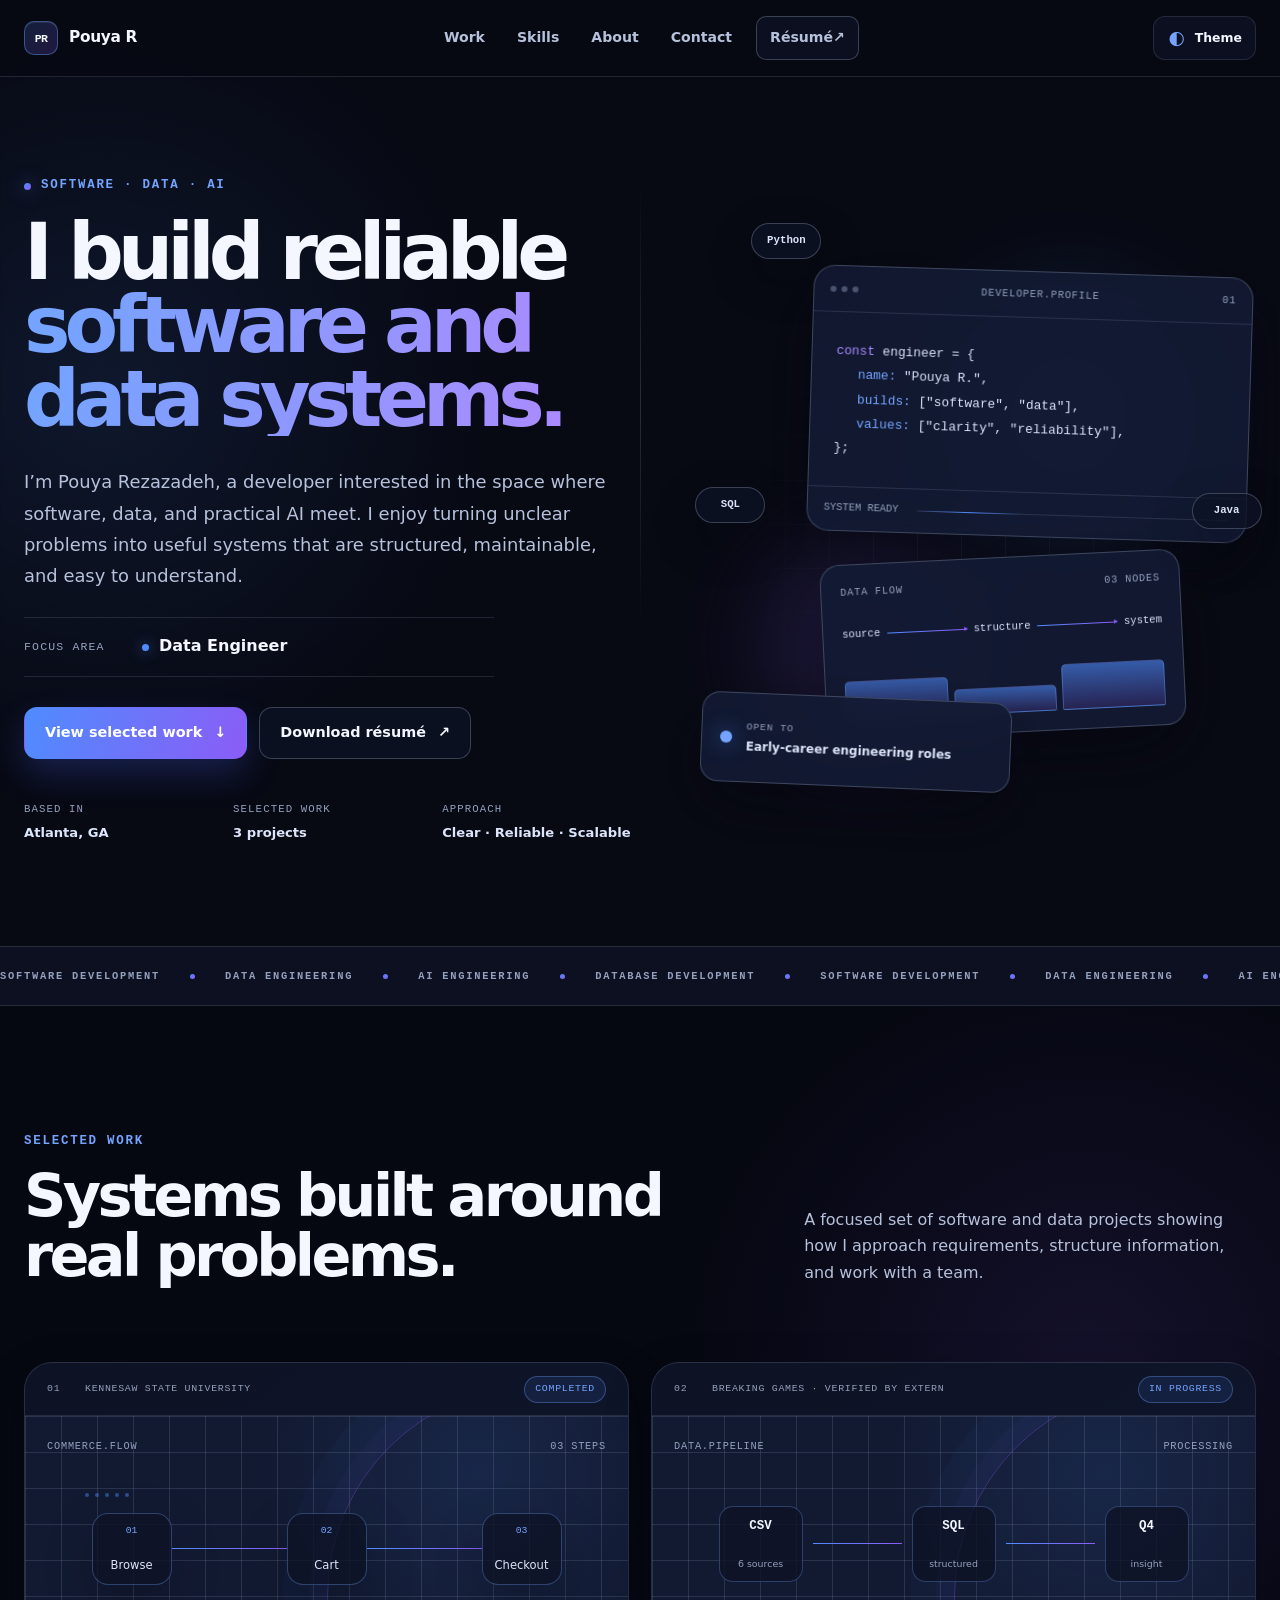
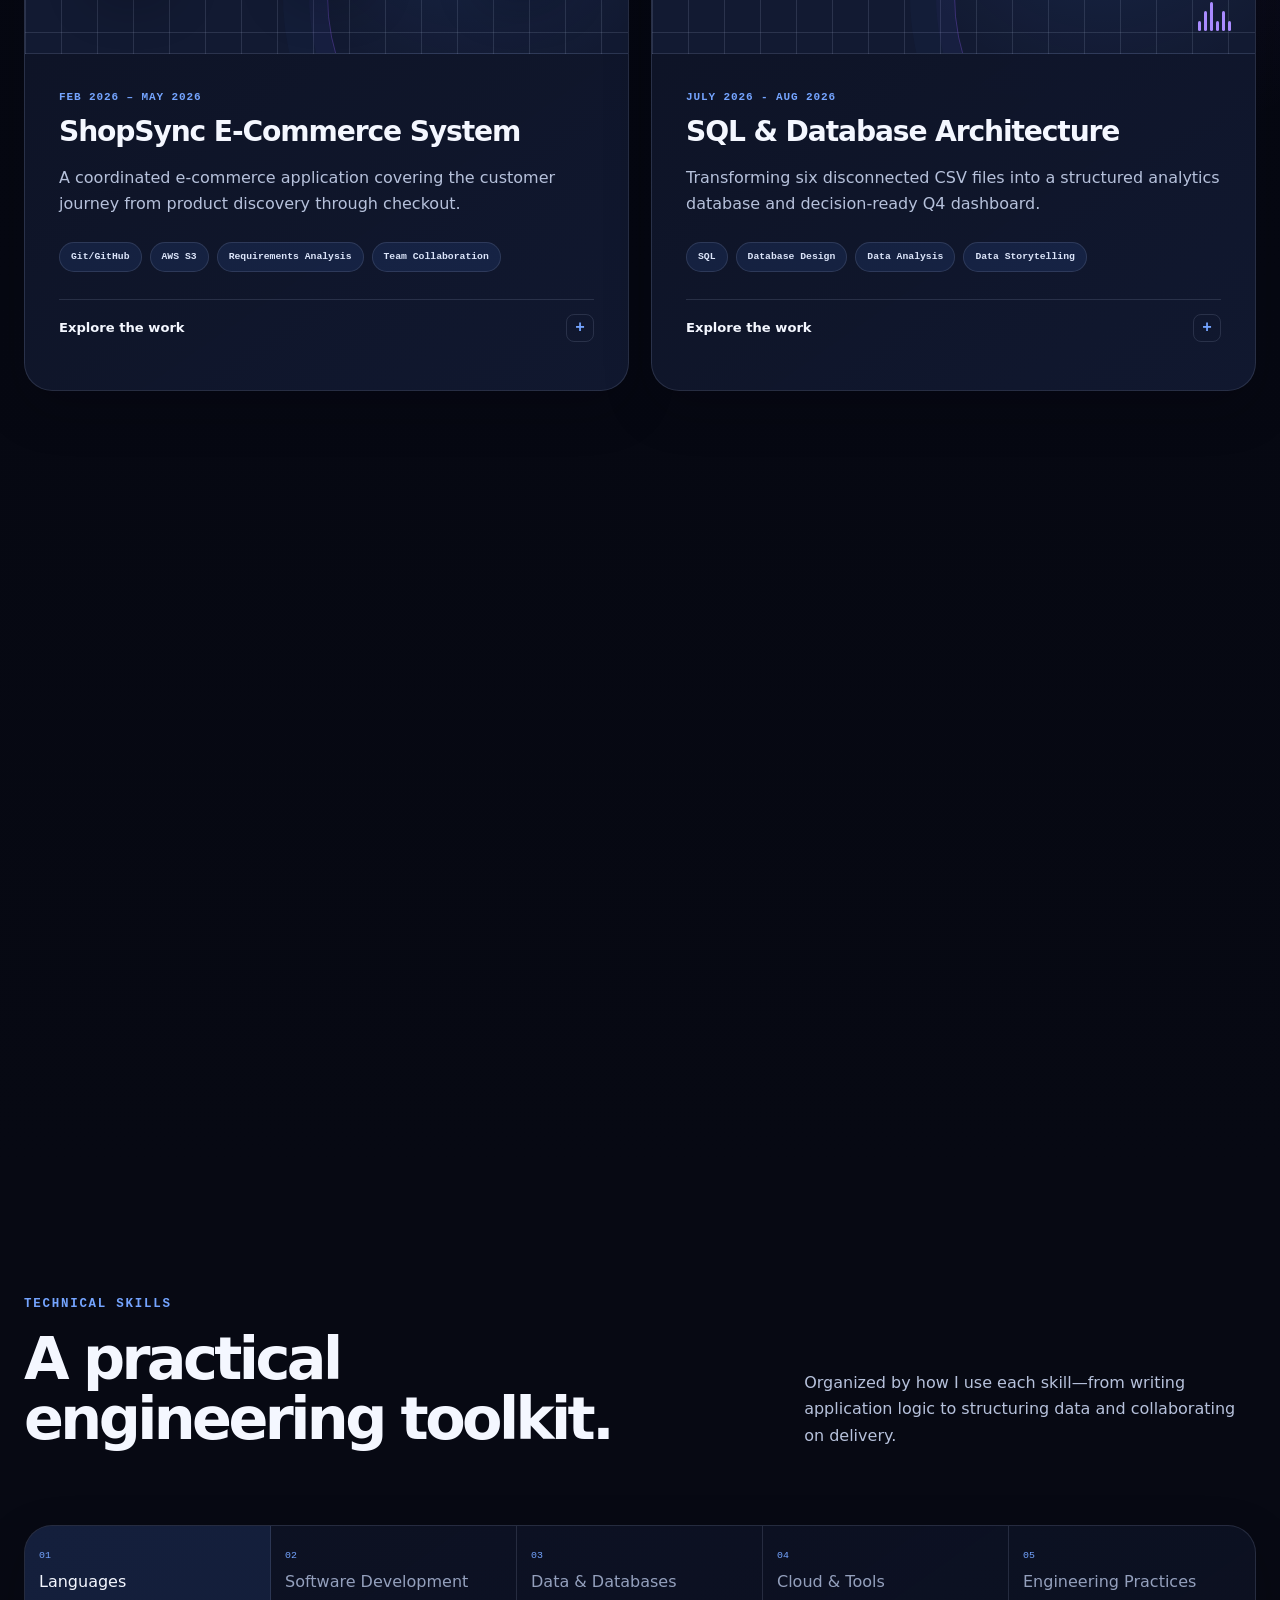
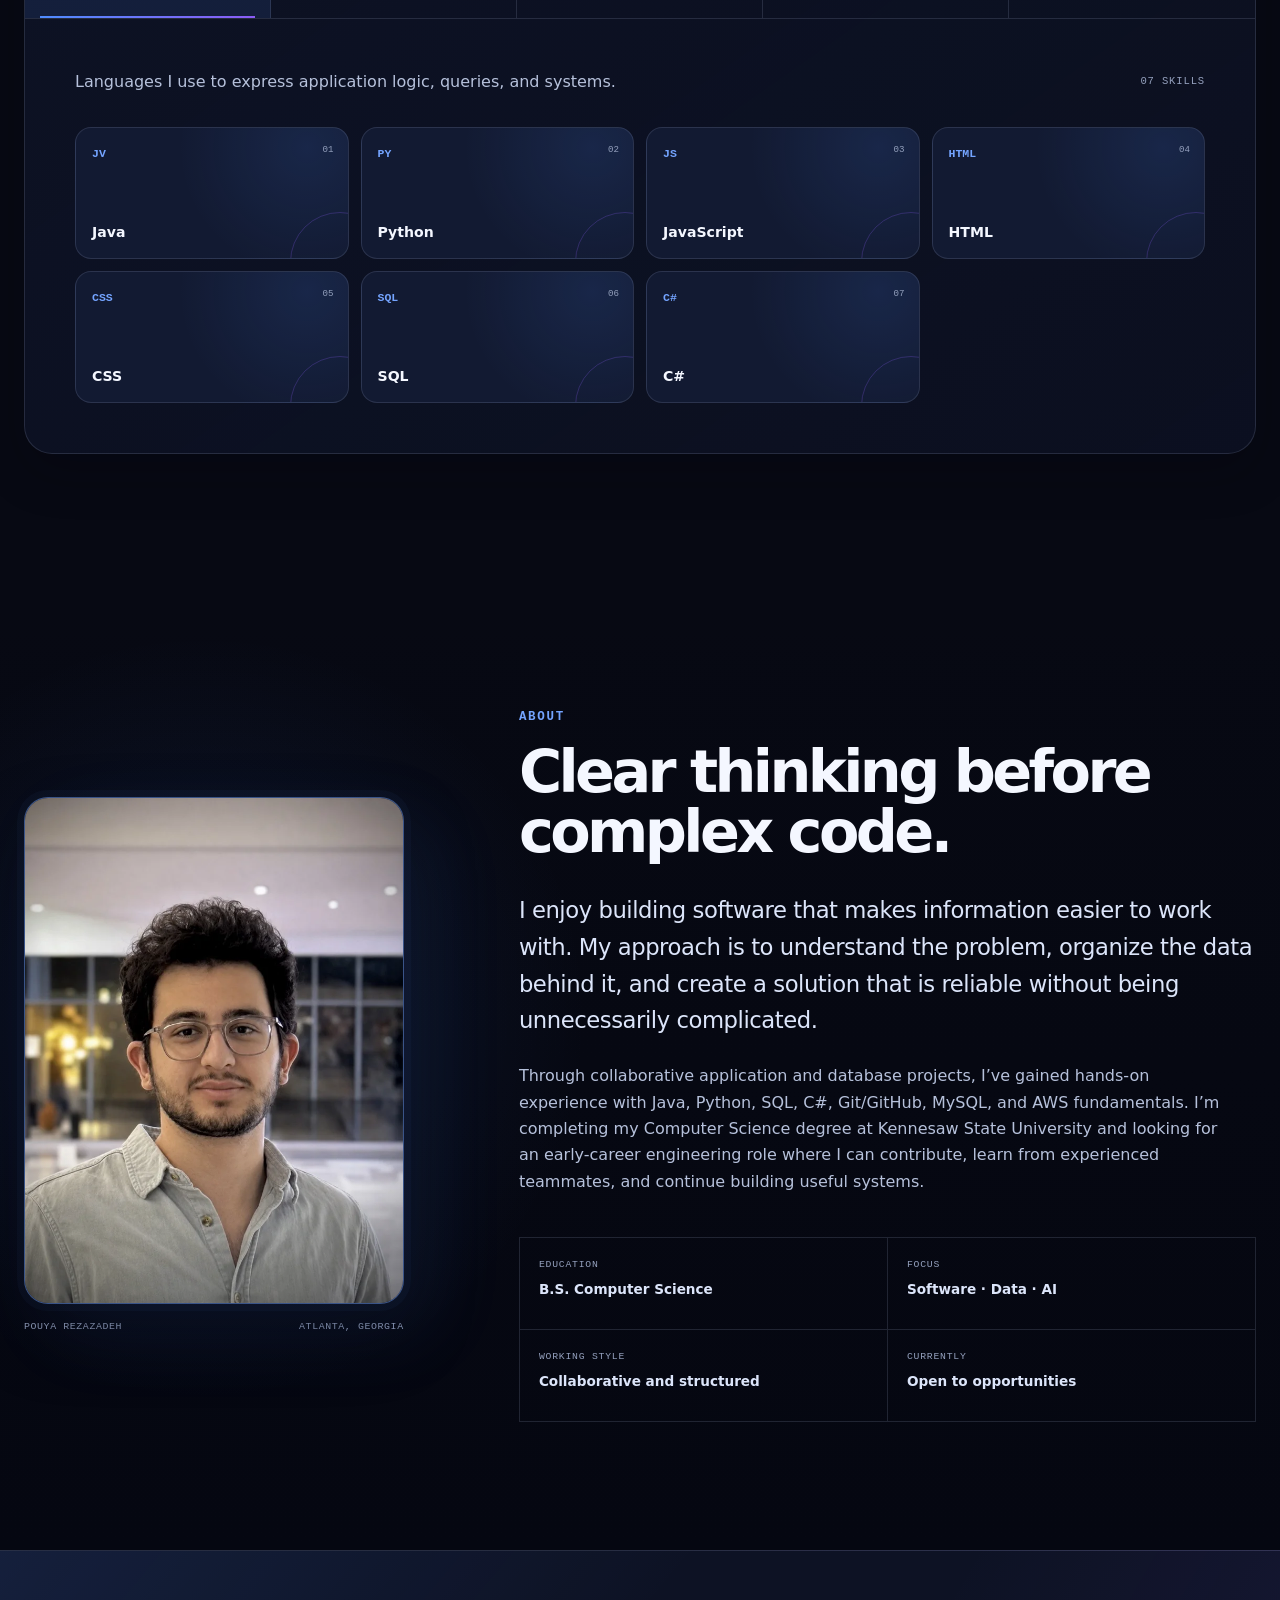
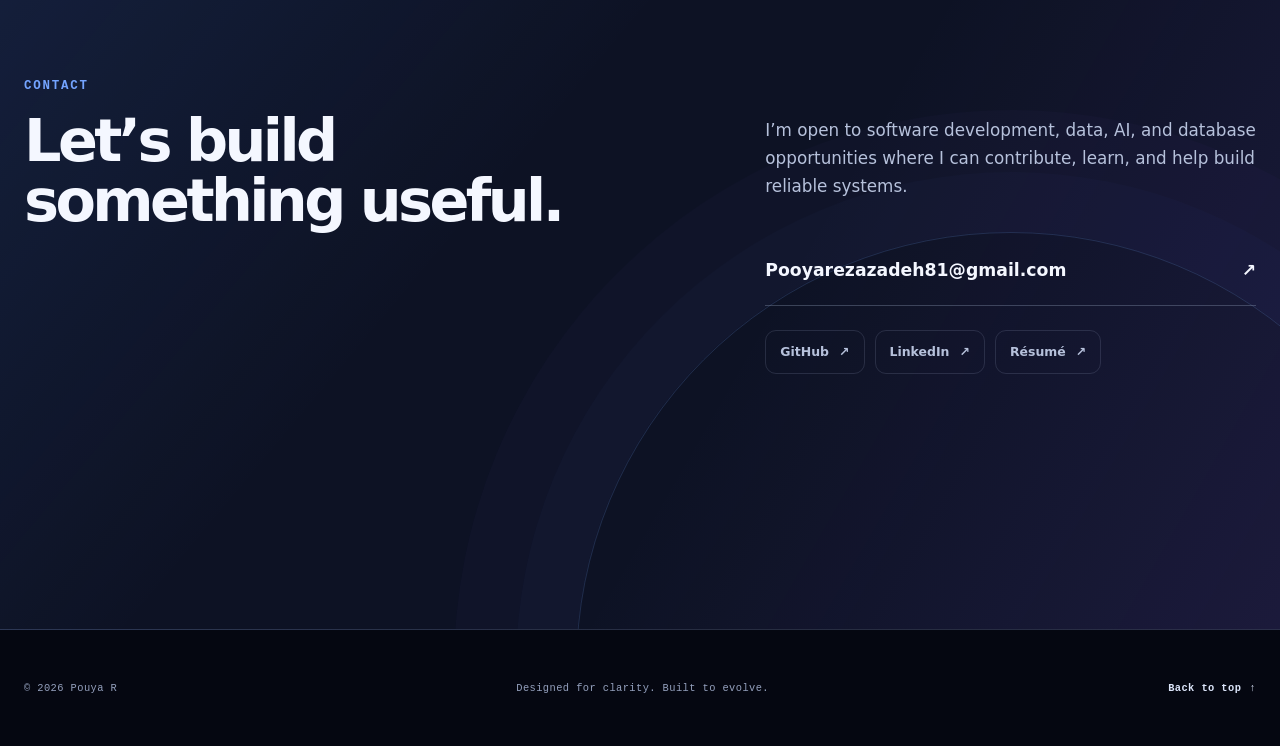
==== commit 46e6cbf5: "Update languages and etc" ====
--- a/index.html
+++ b/index.html
@@ -134,7 +134,7 @@
               </div>
               <div>
                 <dt>Approach</dt>
-                <dd>Clear · Reliable · Useful</dd>
+                <dd>Clear · Reliable · Scalable</dd>
               </div>
             </dl>
           </div>
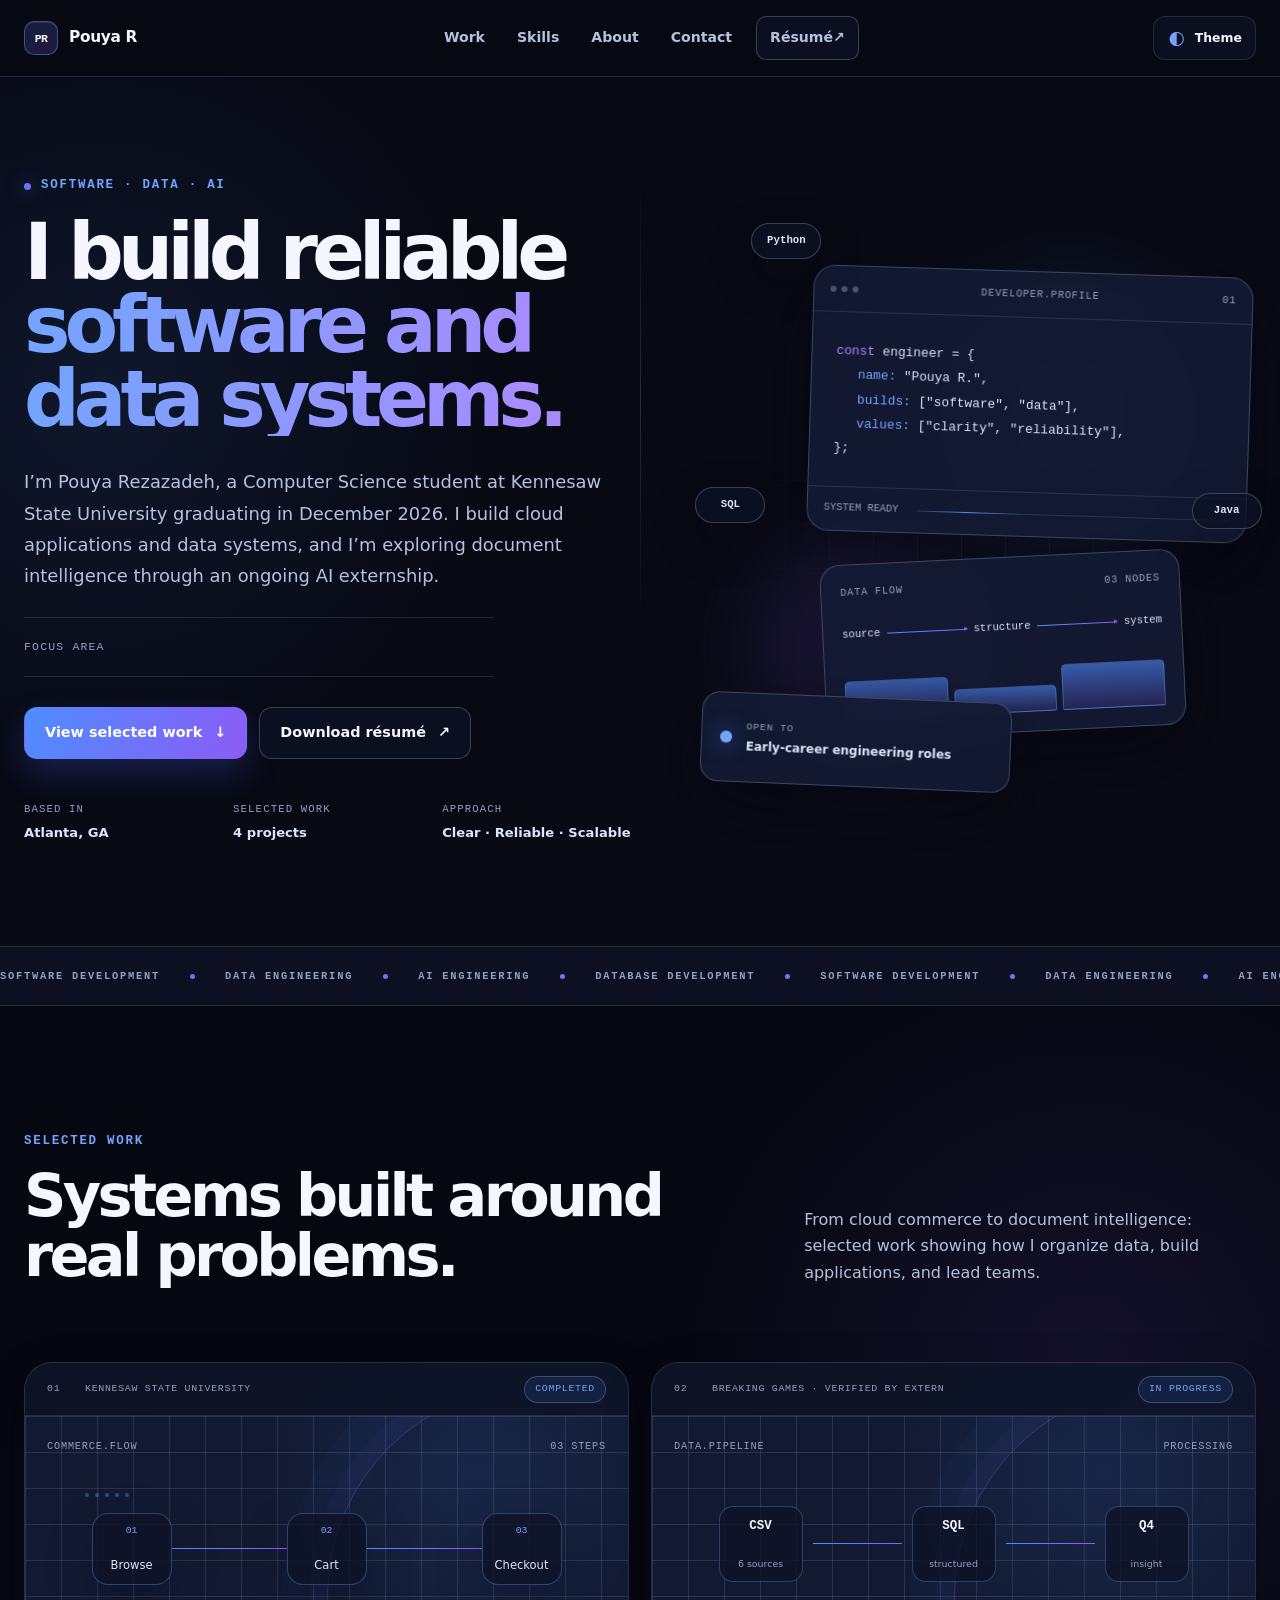
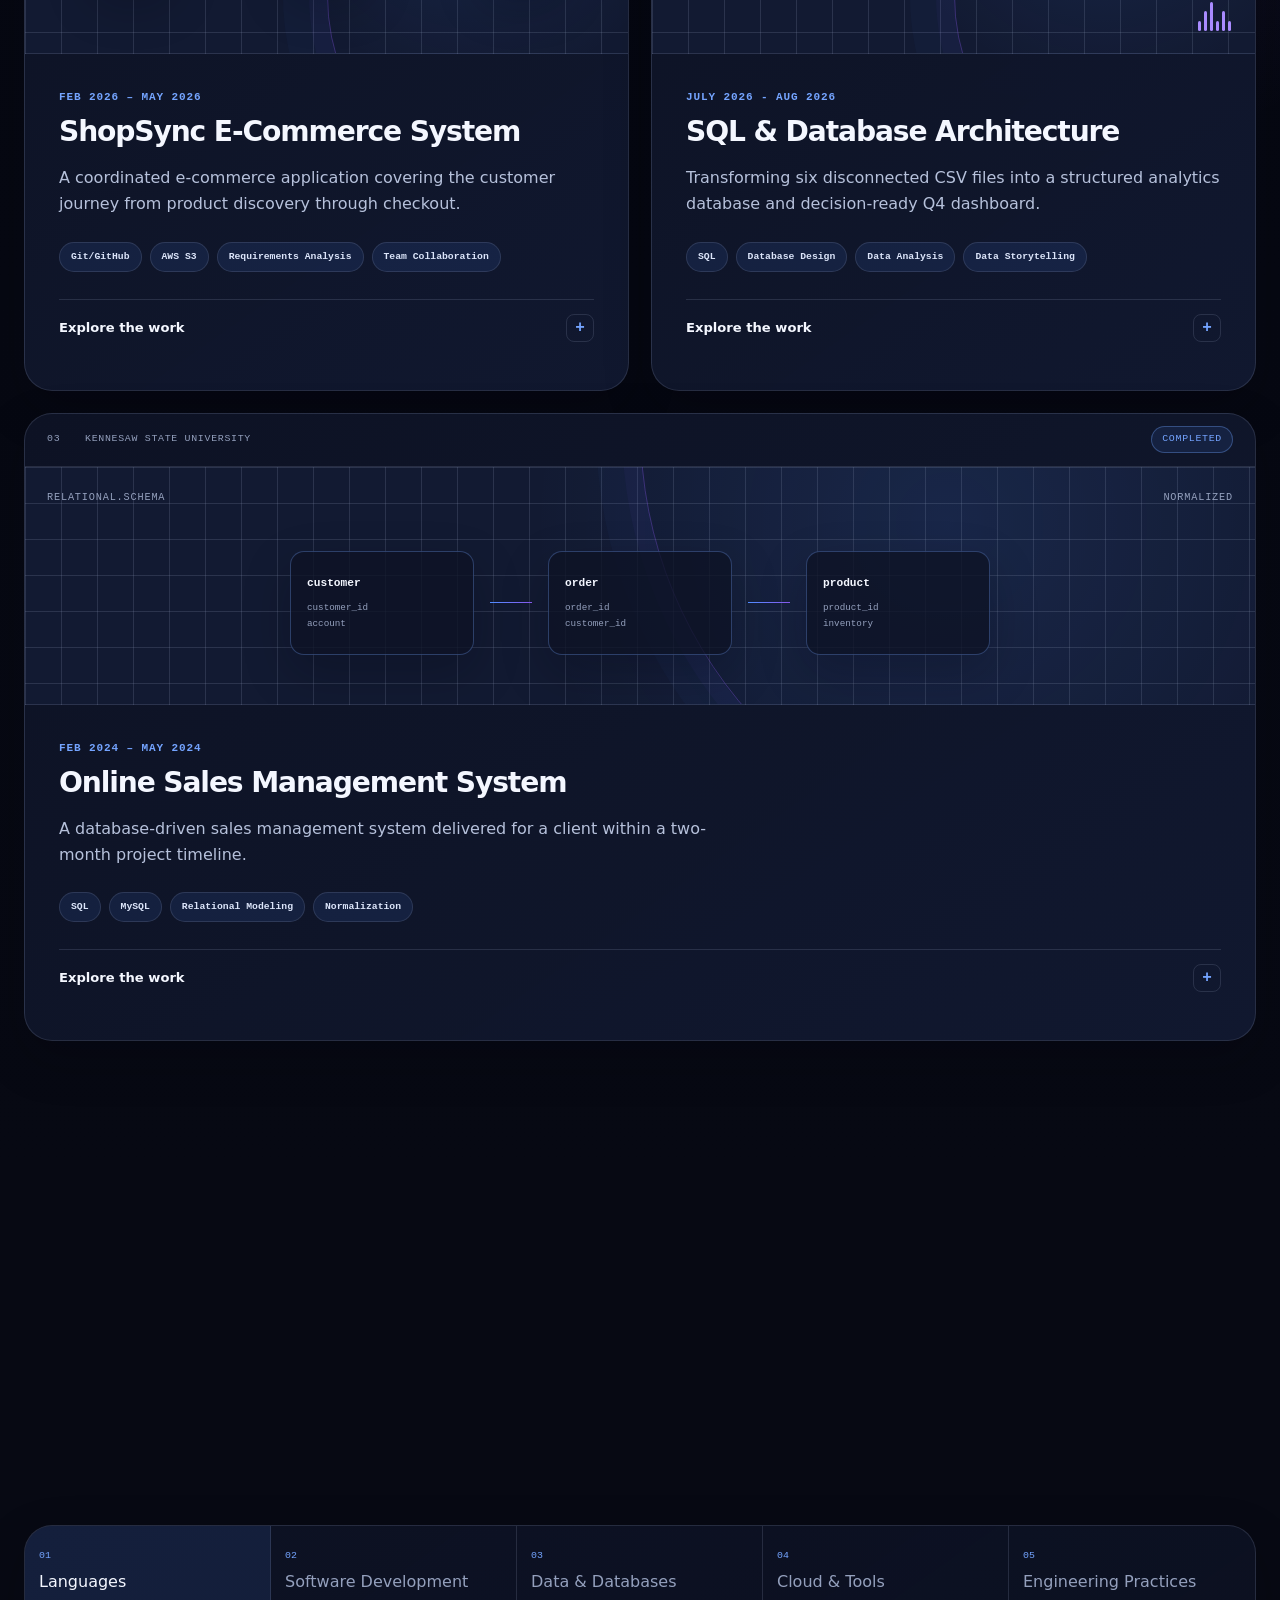
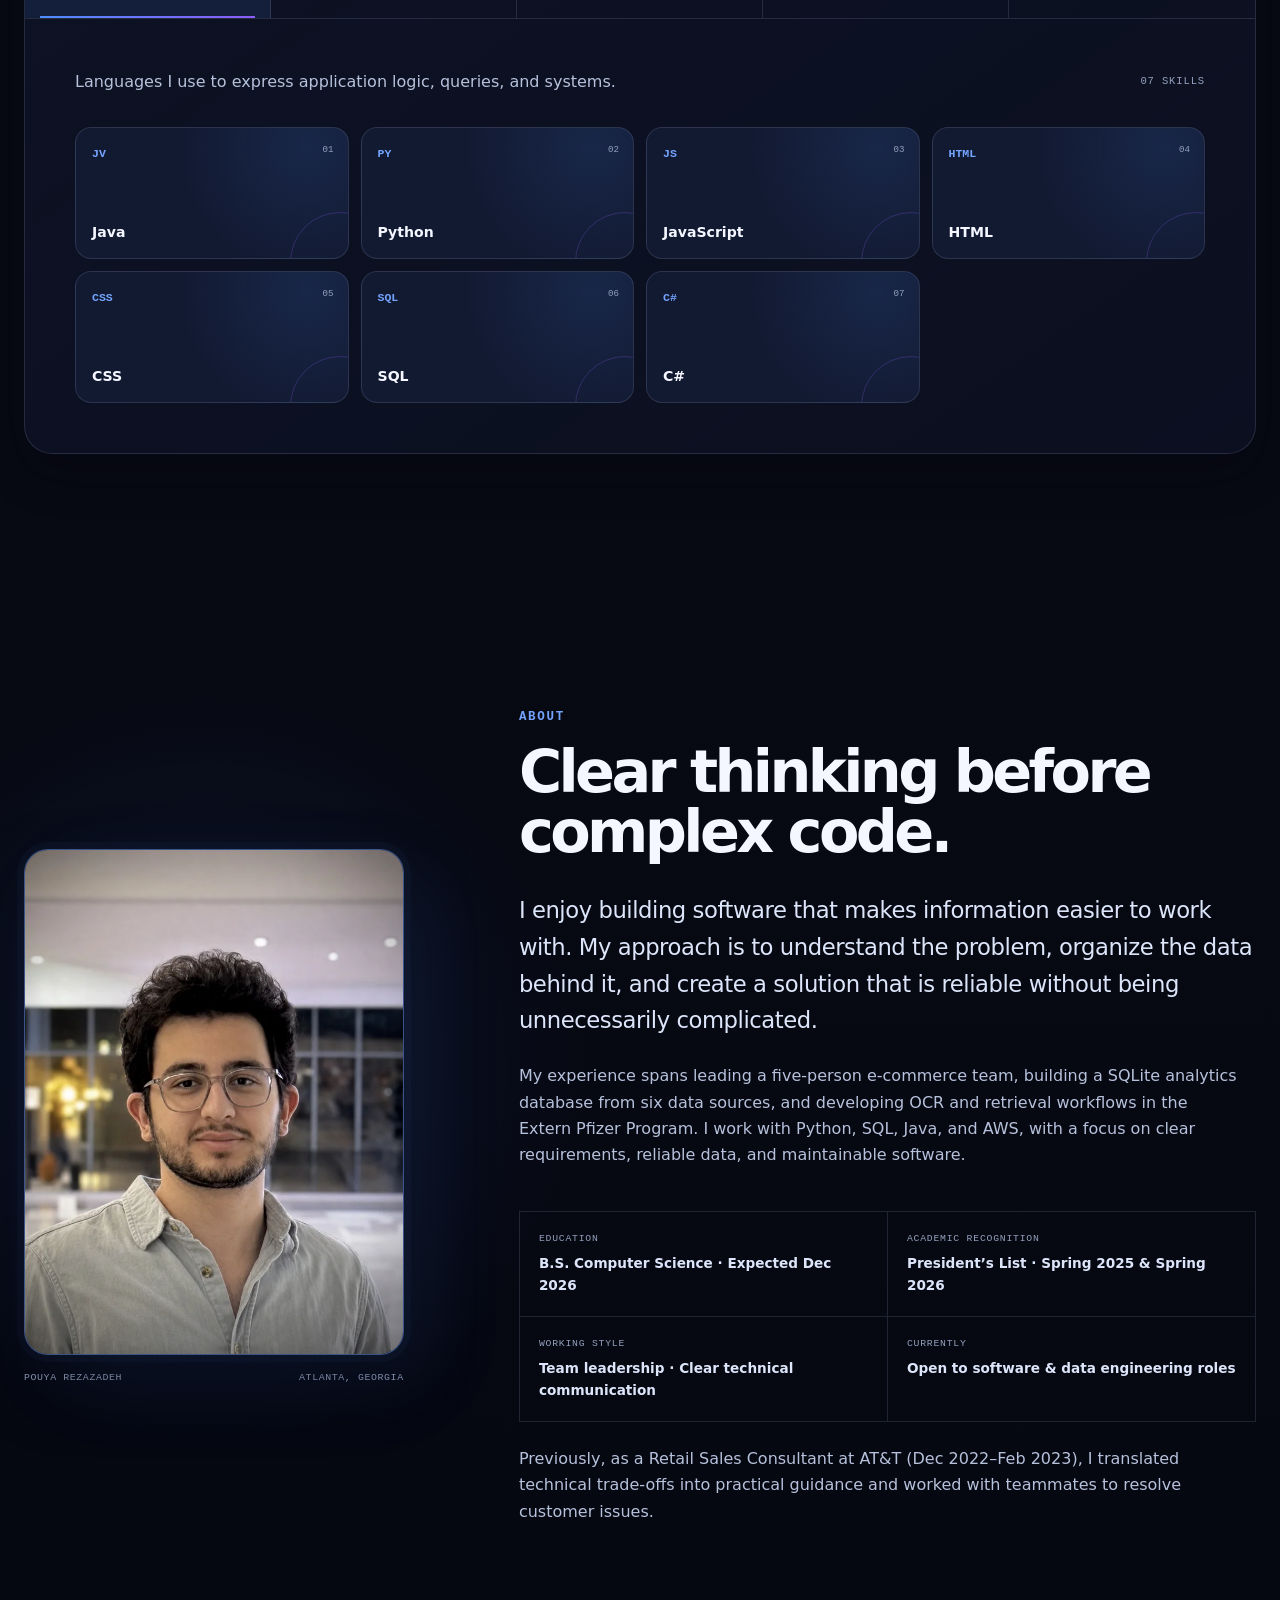
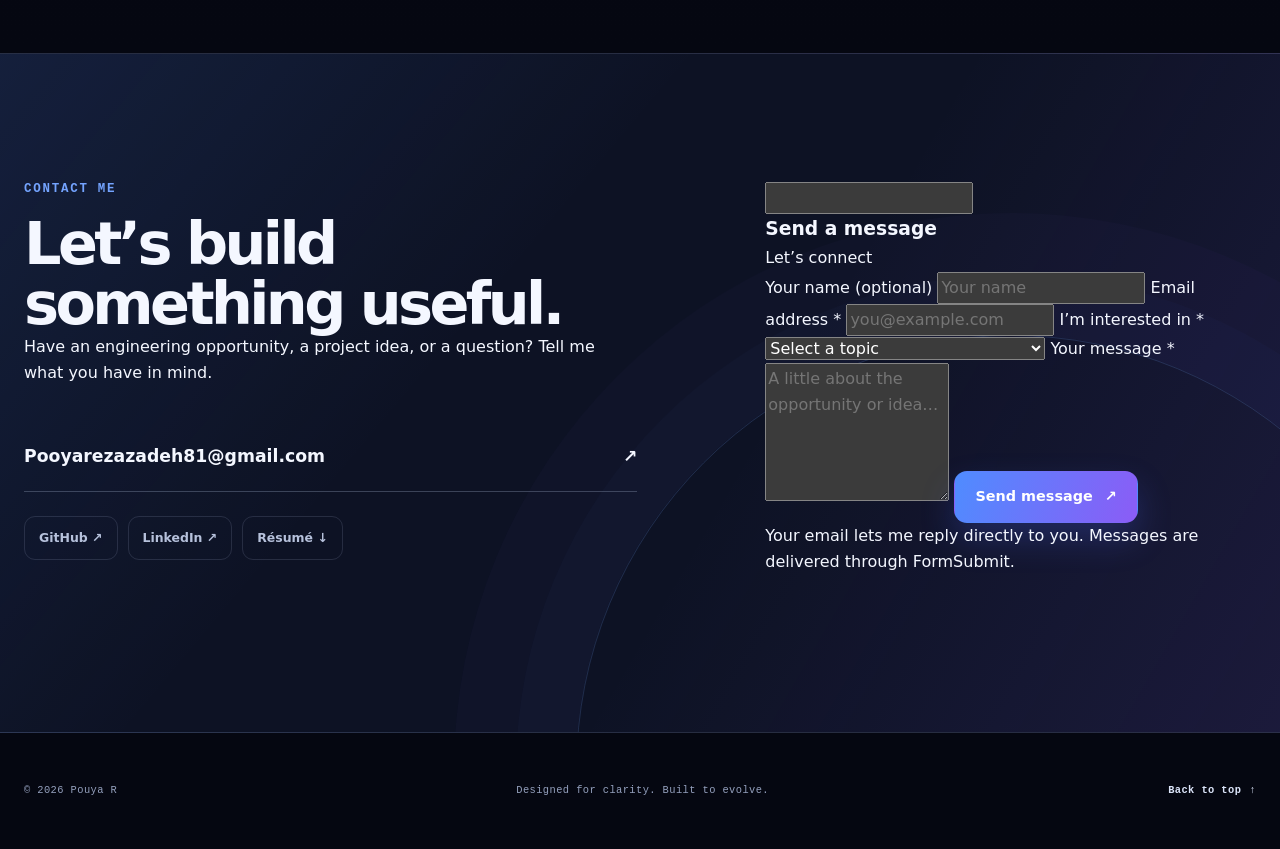
==== commit d679f97a: "Update resume, on-site case studies, and contact form" ====
--- a/index.html
+++ b/index.html
@@ -1,373 +1,351 @@
-<!DOCTYPE html>
-<html lang="en" data-theme="dark">
-  <head>
-    <meta charset="UTF-8" />
-    <meta name="viewport" content="width=device-width, initial-scale=1.0" />
-    <meta
-      name="description"
-      content="Pouya Rezazadeh builds reliable software and data systems with a focus on clear structure, practical problem solving, and maintainable engineering."
-    />
-    <meta name="theme-color" content="#070913" />
-    <meta property="og:title" content="Pouya R. | Software & Data Engineer" />
-    <meta
-      property="og:description"
-      content="Reliable software, thoughtful data systems, and practical AI."
-    />
-    <meta property="og:type" content="website" />
-    <meta property="og:url" content="https://pouyar81.github.io/" />
-    <meta property="og:image" content="https://pouyar81.github.io/og.png" />
-    <meta name="twitter:card" content="summary_large_image" />
-    <link rel="canonical" href="https://pouyar81.github.io/" />
-    <link rel="icon" type="image/png" href="./favicon.png" />
-    <title>Pouya R. | Software & Data Engineer</title>
-    <script>
-      (() => {
-        const storedTheme = localStorage.getItem("portfolio-theme");
-        document.documentElement.dataset.theme = storedTheme === "light" ? "light" : "dark";
-      })();
-    </script>
-    <link rel="stylesheet" href="./assets/css/styles.css" />
-    <script type="module" src="./assets/js/app.js"></script>
-  </head>
-  <body>
-    <a class="skip-link" href="#main-content">Skip to main content</a>
-
-    <header class="site-header" data-header>
-      <nav class="nav container" aria-label="Primary navigation">
-        <a class="brand" href="#home" aria-label="Pouya R, home">
-          <span class="brand-mark" aria-hidden="true">PR</span>
-          <span>Pouya R</span>
-        </a>
-
-        <ul class="nav-links" id="nav-links" data-nav-links>
-          <li><a href="#work" data-nav-link>Work</a></li>
-          <li><a href="#skills" data-nav-link>Skills</a></li>
-          <li><a href="#about" data-nav-link>About</a></li>
-          <li><a href="#contact" data-nav-link>Contact</a></li>
-          <li>
-            <a
-              class="nav-resume"
-              href="./resume.pdf"
-              target="_blank"
-              rel="noopener noreferrer"
-              data-resume-link
-            >
-              Résumé <span aria-hidden="true">↗</span>
-            </a>
-          </li>
-        </ul>
-
-        <div class="nav-actions">
-          <button
-            class="theme-toggle"
-            type="button"
-            data-theme-toggle
-            aria-label="Switch to light theme"
-            title="Change color theme"
-          >
-            <span class="theme-icon" aria-hidden="true">◐</span>
-            <span class="theme-label">Theme</span>
-          </button>
-          <button
-            class="menu-toggle"
-            type="button"
-            data-menu-toggle
-            aria-expanded="false"
-            aria-controls="nav-links"
-            aria-label="Open navigation menu"
-          >
-            <span></span><span></span><span></span>
-          </button>
-        </div>
-      </nav>
-    </header>
-
-    <main id="main-content">
-      <section class="hero" id="home" data-section>
-        <div class="hero-grid container">
-          <div class="hero-copy">
-            <p class="eyebrow reveal">
-              <span class="eyebrow-dot" aria-hidden="true"></span>
-              Software · Data · AI
-            </p>
-            <h1 class="reveal">
-              I build reliable
-              <span class="gradient-text">software and data systems.</span>
-            </h1>
-            <p class="hero-intro reveal">
-              I’m Pouya Rezazadeh, a developer interested in the space where software,
-              data, and practical AI meet. I enjoy turning unclear problems into useful
-              systems that are structured, maintainable, and easy to understand.
-            </p>
-
-            <div
-              class="role-line reveal"
-              aria-label="Roles: Software Developer, Data Engineer, and AI Engineer"
-            >
-              <span>Focus area</span>
-              <strong data-role-text aria-hidden="true">Software Developer</strong>
-            </div>
-
-            <div class="hero-actions reveal">
-              <a class="button button-primary" href="#work">
-                View selected work <span aria-hidden="true">↓</span>
-              </a>
-              <a
-                class="button button-secondary"
-                href="./resume.pdf"
-                target="_blank"
-                rel="noopener noreferrer"
-                data-resume-link
-              >
-                Download résumé <span aria-hidden="true">↗</span>
-              </a>
-            </div>
-
-            <dl class="hero-facts reveal">
-              <div>
-                <dt>Based in</dt>
-                <dd>Atlanta, GA</dd>
-              </div>
-              <div>
-                <dt>Selected work</dt>
-                <dd>3 projects</dd>
-              </div>
-              <div>
-                <dt>Approach</dt>
-                <dd>Clear · Reliable · Scalable</dd>
-              </div>
-            </dl>
-          </div>
-
-          <div class="hero-stage reveal" data-hero-stage aria-hidden="true">
-            <div class="stage-glow stage-glow-one"></div>
-            <div class="stage-glow stage-glow-two"></div>
-
-            <div class="system-panel glass-panel" data-depth="1">
-              <div class="panel-bar">
-                <span class="panel-dots"><i></i><i></i><i></i></span>
-                <span>developer.profile</span>
-                <span>01</span>
-              </div>
-              <div class="system-code">
-                <p><span class="code-key">const</span> engineer = {</p>
-                <p class="indent"><span class="code-label">name:</span> "Pouya R.",</p>
-                <p class="indent"><span class="code-label">builds:</span> ["software", "data"],</p>
-                <p class="indent"><span class="code-label">values:</span> ["clarity", "reliability"],</p>
-                <p>};</p>
-              </div>
-              <div class="system-footer">
-                <span>System ready</span>
-                <span class="pulse-line"></span>
-              </div>
-            </div>
-
-            <div class="data-panel glass-panel" data-depth="2">
-              <div class="data-heading">
-                <span>Data flow</span>
-                <span>03 nodes</span>
-              </div>
-              <div class="data-flow">
-                <span>source</span><i></i><span>structure</span><i></i><span>system</span>
-              </div>
-              <div class="data-bars">
-                <i style="--size: 72%"></i>
-                <i style="--size: 48%"></i>
-                <i style="--size: 86%"></i>
-              </div>
-            </div>
-
-            <div class="opportunity-card glass-panel" data-depth="3">
-              <span class="opportunity-signal"></span>
-              <div>
-                <span>Open to</span>
-                <strong>Early-career engineering roles</strong>
-              </div>
-            </div>
-
-            <span class="tech-chip chip-python" data-depth="4">Python</span>
-            <span class="tech-chip chip-sql" data-depth="3">SQL</span>
-            <span class="tech-chip chip-java" data-depth="2">Java</span>
-          </div>
-        </div>
-
-        <div class="hero-rail" aria-hidden="true">
-          <div>
-            <span>SOFTWARE DEVELOPMENT</span><i></i>
-            <span>DATA ENGINEERING</span><i></i>
-            <span>AI ENGINEERING</span><i></i>
-            <span>DATABASE DEVELOPMENT</span><i></i>
-            <span>SOFTWARE DEVELOPMENT</span><i></i>
-            <span>DATA ENGINEERING</span><i></i>
-            <span>AI ENGINEERING</span><i></i>
-            <span>DATABASE DEVELOPMENT</span><i></i>
-          </div>
-        </div>
-      </section>
-
-      <section class="section work-section" id="work" data-section>
-        <div class="container">
-          <header class="section-heading reveal">
-            <div>
-              <p class="eyebrow">Selected work</p>
-              <h2>Systems built around real problems.</h2>
-            </div>
-            <p>
-              A focused set of software and data projects showing how I approach
-              requirements, structure information, and work with a team.
-            </p>
-          </header>
-
-          <div class="projects-grid" data-projects-grid></div>
-          <noscript>
-            <p class="noscript-message">
-              JavaScript is required to display the interactive project case studies.
-            </p>
-          </noscript>
-        </div>
-      </section>
-
-      <section class="section skills-section" id="skills" data-section>
-        <div class="container">
-          <header class="section-heading reveal">
-            <div>
-              <p class="eyebrow">Technical skills</p>
-              <h2>A practical engineering toolkit.</h2>
-            </div>
-            <p>
-              Organized by how I use each skill—from writing application logic to
-              structuring data and collaborating on delivery.
-            </p>
-          </header>
-
-          <div class="skills-shell reveal">
-            <div class="skill-tabs" role="tablist" aria-label="Skill categories" data-skill-tabs></div>
-            <div
-              class="skill-panel"
-              role="tabpanel"
-              tabindex="0"
-              aria-live="polite"
-              data-skill-panel
-            ></div>
-          </div>
-        </div>
-      </section>
-
-      <section class="section about-section" id="about" data-section>
-        <div class="about-grid container">
-          <div class="portrait-wrap reveal">
-            <div class="portrait-frame">
-              <img
-                src="./assets/images/pouya-portrait.webp"
-                alt="Portrait of Pouya Rezazadeh"
-                width="720"
-                height="960"
-                loading="lazy"
-              />
-            </div>
-            <div class="portrait-caption">
-              <span>Pouya Rezazadeh</span>
-              <span>Atlanta, Georgia</span>
-            </div>
-          </div>
-
-          <div class="about-copy reveal">
-            <p class="eyebrow">About</p>
-            <h2>Clear thinking before complex code.</h2>
-            <p class="about-lead">
-              I enjoy building software that makes information easier to work with.
-              My approach is to understand the problem, organize the data behind it,
-              and create a solution that is reliable without being unnecessarily
-              complicated.
-            </p>
-            <p>
-              Through collaborative application and database projects, I’ve gained
-              hands-on experience with Java, Python, SQL, C#, Git/GitHub, MySQL, and
-              AWS fundamentals. I’m completing my Computer Science degree at Kennesaw
-              State University and looking for an early-career engineering role where
-              I can contribute, learn from experienced teammates, and continue
-              building useful systems.
-            </p>
-
-            <dl class="about-details">
-              <div>
-                <dt>Education</dt>
-                <dd>B.S. Computer Science</dd>
-              </div>
-              <div>
-                <dt>Focus</dt>
-                <dd>Software · Data · AI</dd>
-              </div>
-              <div>
-                <dt>Working style</dt>
-                <dd>Collaborative and structured</dd>
-              </div>
-              <div>
-                <dt>Currently</dt>
-                <dd>Open to opportunities</dd>
-              </div>
-            </dl>
-          </div>
-        </div>
-      </section>
-
-      <section class="section contact-section" id="contact" data-section>
-        <div class="contact-grid container">
-          <div class="contact-heading reveal">
-            <p class="eyebrow">Contact</p>
-            <h2>Let’s build something useful.</h2>
-          </div>
-          <div class="contact-copy reveal">
-            <p>
-              I’m open to software development, data, AI, and database opportunities
-              where I can contribute, learn, and help build reliable systems.
-            </p>
-            <a
-              class="contact-email"
-              href="mailto:Pooyarezazadeh81@gmail.com"
-              data-contact-email
-            >
-              <span>Pooyarezazadeh81@gmail.com</span>
-              <span aria-hidden="true">↗</span>
-            </a>
-            <div class="contact-links">
-              <a
-                href="https://github.com/pouyar81"
-                target="_blank"
-                rel="noopener noreferrer"
-                data-contact-github
-              >
-                GitHub <span aria-hidden="true">↗</span>
-              </a>
-              <a
-                href="https://linkedin.com/in/pouya-r"
-                target="_blank"
-                rel="noopener noreferrer"
-                data-contact-linkedin
-              >
-                LinkedIn <span aria-hidden="true">↗</span>
-              </a>
-              <a
-                href="./resume.pdf"
-                target="_blank"
-                rel="noopener noreferrer"
-                data-resume-link
-              >
-                Résumé <span aria-hidden="true">↗</span>
-              </a>
-            </div>
-          </div>
-        </div>
-        <div class="contact-orbit" aria-hidden="true"></div>
-      </section>
-    </main>
-
-    <footer>
-      <div class="footer-inner container">
-        <p>© <span data-year>2026</span> Pouya R</p>
-        <p>Designed for clarity. Built to evolve.</p>
-        <a href="#home">Back to top <span aria-hidden="true">↑</span></a>
-      </div>
-    </footer>
-  </body>
-</html>
+<!DOCTYPE html>
+<html lang="en" data-theme="dark">
+  <head>
+    <meta charset="UTF-8" />
+    <meta name="viewport" content="width=device-width, initial-scale=1.0" />
+    <meta
+      name="description"
+      content="Pouya Rezazadeh builds reliable software and data systems with a focus on clear structure, practical problem solving, and maintainable engineering."
+    />
+    <meta name="theme-color" content="#070913" />
+    <meta property="og:title" content="Pouya R. | Software & Data Engineer" />
+    <meta
+      property="og:description"
+      content="Reliable software, thoughtful data systems, and practical AI."
+    />
+    <meta property="og:type" content="website" />
+    <meta property="og:url" content="https://pouyar81.github.io/" />
+    <meta property="og:image" content="https://pouyar81.github.io/og.png" />
+    <meta name="twitter:card" content="summary_large_image" />
+    <link rel="canonical" href="https://pouyar81.github.io/" />
+    <link rel="icon" type="image/png" href="./favicon.png" />
+    <title>Pouya R. | Software &amp; Data Engineer</title>
+    <script>
+      (() => {
+        let storedTheme;
+        try { storedTheme = localStorage.getItem("portfolio-theme"); } catch {}
+        document.documentElement.dataset.theme = storedTheme === "light" ? "light" : "dark";
+      })();
+    </script>
+    <link rel="stylesheet" href="./assets/css/styles.css?v=20260917">
+    
+  </head>
+  <body>
+    <a class="skip-link" href="#main-content">Skip to main content</a>
+
+    <header class="site-header" data-header>
+      <nav class="nav container" aria-label="Primary navigation">
+        <a class="brand" href="#home" aria-label="Pouya R, home">
+          <span class="brand-mark" aria-hidden="true">PR</span>
+          <span>Pouya R</span>
+        </a>
+
+        <ul class="nav-links" id="nav-links" data-nav-links>
+          <li><a href="#work" data-nav-link>Work</a></li>
+          <li><a href="#skills" data-nav-link>Skills</a></li>
+          <li><a href="#about" data-nav-link>About</a></li>
+          <li><a href="#contact" data-nav-link>Contact</a></li>
+          <li>
+            <a
+              class="nav-resume"
+              href="./Pouya_Rezazadeh_Resume.pdf" download="Pouya_Rezazadeh_Resume.pdf"
+              target="_blank"
+              rel="noopener noreferrer"
+              data-resume-link
+            >
+              Résumé <span aria-hidden="true">↗</span>
+            </a>
+          </li>
+        </ul>
+
+        <div class="nav-actions">
+          <button
+            class="theme-toggle"
+            type="button"
+            data-theme-toggle
+            aria-label="Switch to light theme"
+            title="Change color theme"
+          >
+            <span class="theme-icon" aria-hidden="true">◐</span>
+            <span class="theme-label">Theme</span>
+          </button>
+          <button
+            class="menu-toggle"
+            type="button"
+            data-menu-toggle
+            aria-expanded="false"
+            aria-controls="nav-links"
+            aria-label="Open navigation menu"
+          >
+            <span></span><span></span><span></span>
+          </button>
+        </div>
+      </nav>
+    </header>
+
+    <main id="main-content">
+      <section class="hero" id="home" data-section>
+        <div class="hero-grid container">
+          <div class="hero-copy">
+            <p class="eyebrow reveal">
+              <span class="eyebrow-dot" aria-hidden="true"></span>
+              Software · Data · AI
+            </p>
+            <h1 class="reveal">
+              I build reliable
+              <span class="gradient-text">software and data systems.</span>
+            </h1>
+            <p class="hero-intro reveal">I’m Pouya Rezazadeh, a Computer Science student at Kennesaw State University graduating in December 2026. I build cloud applications and data systems, and I’m exploring document intelligence through an ongoing AI externship.</p>
+
+            <div
+              class="role-line reveal"
+              aria-label="Roles: Software Developer, Data Engineer, and AI Engineer"
+            >
+              <span>Focus area</span>
+              <strong data-role-text aria-hidden="true">Software Developer</strong>
+            </div>
+
+            <div class="hero-actions reveal">
+              <a class="button button-primary" href="#work">
+                View selected work <span aria-hidden="true">↓</span>
+              </a>
+              <a
+                class="button button-secondary"
+                href="./Pouya_Rezazadeh_Resume.pdf" download="Pouya_Rezazadeh_Resume.pdf"
+                target="_blank"
+                rel="noopener noreferrer"
+                data-resume-link
+              >
+                Download résumé <span aria-hidden="true">↗</span>
+              </a>
+            </div>
+
+            <dl class="hero-facts reveal">
+              <div>
+                <dt>Based in</dt>
+                <dd>Atlanta, GA</dd>
+              </div>
+              <div>
+                <dt>Selected work</dt>
+                <dd>4 projects</dd>
+              </div>
+              <div>
+                <dt>Approach</dt>
+                <dd>Clear · Reliable · Scalable</dd>
+              </div>
+            </dl>
+          </div>
+
+          <div class="hero-stage reveal" data-hero-stage aria-hidden="true">
+            <div class="stage-glow stage-glow-one"></div>
+            <div class="stage-glow stage-glow-two"></div>
+
+            <div class="system-panel glass-panel" data-depth="1">
+              <div class="panel-bar">
+                <span class="panel-dots"><i></i><i></i><i></i></span>
+                <span>developer.profile</span>
+                <span>01</span>
+              </div>
+              <div class="system-code">
+                <p><span class="code-key">const</span> engineer = {</p>
+                <p class="indent"><span class="code-label">name:</span> "Pouya R.",</p>
+                <p class="indent"><span class="code-label">builds:</span> ["software", "data"],</p>
+                <p class="indent"><span class="code-label">values:</span> ["clarity", "reliability"],</p>
+                <p>};</p>
+              </div>
+              <div class="system-footer">
+                <span>System ready</span>
+                <span class="pulse-line"></span>
+              </div>
+            </div>
+
+            <div class="data-panel glass-panel" data-depth="2">
+              <div class="data-heading">
+                <span>Data flow</span>
+                <span>03 nodes</span>
+              </div>
+              <div class="data-flow">
+                <span>source</span><i></i><span>structure</span><i></i><span>system</span>
+              </div>
+              <div class="data-bars">
+                <i style="--size: 72%"></i>
+                <i style="--size: 48%"></i>
+                <i style="--size: 86%"></i>
+              </div>
+            </div>
+
+            <div class="opportunity-card glass-panel" data-depth="3">
+              <span class="opportunity-signal"></span>
+              <div>
+                <span>Open to</span>
+                <strong>Early-career engineering roles</strong>
+              </div>
+            </div>
+
+            <span class="tech-chip chip-python" data-depth="4">Python</span>
+            <span class="tech-chip chip-sql" data-depth="3">SQL</span>
+            <span class="tech-chip chip-java" data-depth="2">Java</span>
+          </div>
+        </div>
+
+        <div class="hero-rail" aria-hidden="true">
+          <div>
+            <span>SOFTWARE DEVELOPMENT</span><i></i>
+            <span>DATA ENGINEERING</span><i></i>
+            <span>AI ENGINEERING</span><i></i>
+            <span>DATABASE DEVELOPMENT</span><i></i>
+            <span>SOFTWARE DEVELOPMENT</span><i></i>
+            <span>DATA ENGINEERING</span><i></i>
+            <span>AI ENGINEERING</span><i></i>
+            <span>DATABASE DEVELOPMENT</span><i></i>
+          </div>
+        </div>
+      </section>
+
+      <section class="section work-section" id="work" data-section>
+        <div class="container">
+          <header class="section-heading reveal">
+            <div>
+              <p class="eyebrow">Selected work</p>
+              <h2>Systems built around real problems.</h2>
+            </div>
+            <p>
+              From cloud commerce to document intelligence: selected work showing how I organize data, build applications, and lead teams.
+            </p>
+          </header>
+
+          <div class="projects-grid" data-projects-grid></div>
+          <noscript>
+            <p class="noscript-message">
+              JavaScript is required to display the interactive project case studies.
+            </p>
+          </noscript>
+        </div>
+      </section>
+
+      <section class="section skills-section" id="skills" data-section>
+        <div class="container">
+          <header class="section-heading reveal">
+            <div>
+              <p class="eyebrow">Technical skills</p>
+              <h2>A practical engineering toolkit.</h2>
+            </div>
+            <p>
+              Organized by how I use each skill—from writing application logic to
+              structuring data and collaborating on delivery.
+            </p>
+          </header>
+
+          <div class="skills-shell reveal">
+            <div class="skill-tabs" role="tablist" aria-label="Skill categories" data-skill-tabs></div>
+            <div
+              class="skill-panel"
+              role="tabpanel"
+              tabindex="0"
+              aria-live="polite"
+              data-skill-panel
+            ></div>
+          </div>
+        </div>
+      </section>
+
+      <section class="section about-section" id="about" data-section>
+        <div class="about-grid container">
+          <div class="portrait-wrap reveal">
+            <div class="portrait-frame">
+              <img
+                src="./assets/images/pouya-portrait.webp"
+                alt="Portrait of Pouya Rezazadeh"
+                width="720"
+                height="960"
+                loading="lazy"
+              />
+            </div>
+            <div class="portrait-caption">
+              <span>Pouya Rezazadeh</span>
+              <span>Atlanta, Georgia</span>
+            </div>
+          </div>
+
+          <div class="about-copy reveal">
+            <p class="eyebrow">About</p>
+            <h2>Clear thinking before complex code.</h2>
+            <p class="about-lead">
+              I enjoy building software that makes information easier to work with.
+              My approach is to understand the problem, organize the data behind it,
+              and create a solution that is reliable without being unnecessarily
+              complicated.
+            </p>
+            <p>
+              My experience spans leading a five-person e-commerce team, building a SQLite analytics database from six data sources, and developing OCR and retrieval workflows in the Extern Pfizer Program. I work with Python, SQL, Java, and AWS, with a focus on clear requirements, reliable data, and maintainable software.
+            </p>
+
+            <dl class="about-details">
+              <div>
+                <dt>Education</dt>
+                <dd>B.S. Computer Science · Expected Dec 2026</dd>
+              </div>
+              <div>
+                <dt>Academic recognition</dt>
+                <dd>President’s List · Spring 2025 &amp; Spring 2026</dd>
+              </div>
+              <div>
+                <dt>Working style</dt>
+                <dd>Team leadership · Clear technical communication</dd>
+              </div>
+              <div>
+                <dt>Currently</dt>
+                <dd>Open to software &amp; data engineering roles</dd>
+              </div>
+            </dl><p class="experience-note">Previously, as a Retail Sales Consultant at AT&amp;T (Dec 2022–Feb 2023), I translated technical trade-offs into practical guidance and worked with teammates to resolve customer issues.</p>
+          </div>
+        </div>
+      </section>
+
+
+      <section class="section contact-section" id="contact" data-section>
+        <div class="contact-grid container">
+          <div class="contact-heading reveal">
+            <p class="eyebrow">Contact me</p>
+            <h2>Let’s build something useful.</h2>
+            <p class="contact-intro">Have an engineering opportunity, a project idea, or a question? Tell me what you have in mind.</p>
+            <a class="contact-email" href="mailto:pooyarezazadeh81@gmail.com" data-contact-email><span>pooyarezazadeh81@gmail.com</span><span aria-hidden="true">↗</span></a>
+            <div class="contact-links">
+              <a href="https://github.com/pouyar81" target="_blank" rel="noopener noreferrer" data-contact-github>GitHub ↗</a>
+              <a href="https://linkedin.com/in/pouya-r" target="_blank" rel="noopener noreferrer" data-contact-linkedin>LinkedIn ↗</a>
+              <a href="./Pouya_Rezazadeh_Resume.pdf" download="Pouya_Rezazadeh_Resume.pdf" data-resume-link>Résumé ↓</a>
+            </div>
+          </div>
+          <form class="contact-form reveal" id="contact-form" action="https://formsubmit.co/pooyarezazadeh81@gmail.com" method="POST">
+            <input type="hidden" name="_subject" value="New portfolio message for Pouya">
+            <input type="hidden" name="_next" value="https://pouyar81.github.io/thanks.html">
+            <input type="hidden" name="_template" value="table">
+            <input class="form-honey" type="text" name="_honey" tabindex="-1" autocomplete="off" aria-hidden="true">
+            <div class="form-heading"><h3>Send a message</h3><span>Let’s connect</span></div>
+            <label for="contact-name">Your name <span class="optional">(optional)</span></label>
+            <input id="contact-name" name="name" autocomplete="name" placeholder="Your name" maxlength="100">
+            <label for="contact-email">Email address <span aria-hidden="true">*</span></label>
+            <input id="contact-email" name="email" type="email" autocomplete="email" placeholder="you@example.com" maxlength="254" required>
+            <label for="contact-interest">I’m interested in <span aria-hidden="true">*</span></label>
+            <select id="contact-interest" name="interest" required><option value="">Select a topic</option><option>Hiring / engineering opportunity</option><option>Project collaboration</option><option>Question about my work</option><option>Something else</option></select>
+            <label for="contact-message">Your message <span aria-hidden="true">*</span></label>
+            <textarea id="contact-message" name="message" rows="5" maxlength="5000" placeholder="A little about the opportunity or idea…" required></textarea>
+            <button class="button button-primary form-submit" type="submit">Send message <span aria-hidden="true">↗</span></button>
+            <p class="form-footnote">Your email lets me reply directly to you. Messages are delivered through FormSubmit.</p>
+            <p class="form-status" id="form-status" role="status"></p>
+          </form>
+        </div>
+        <div class="contact-orbit" aria-hidden="true"></div>
+      </section>
+    </main>
+
+    <footer>
+      <div class="footer-inner container">
+        <p>© <span data-year>2026</span> Pouya R</p>
+        <p>Designed for clarity. Built to evolve.</p>
+        <a href="#home">Back to top <span aria-hidden="true">↑</span></a>
+      </div>
+    </footer>
+  <script type="module" src="./assets/js/app.js?v=20260917"></script></body>
+</html>
+
